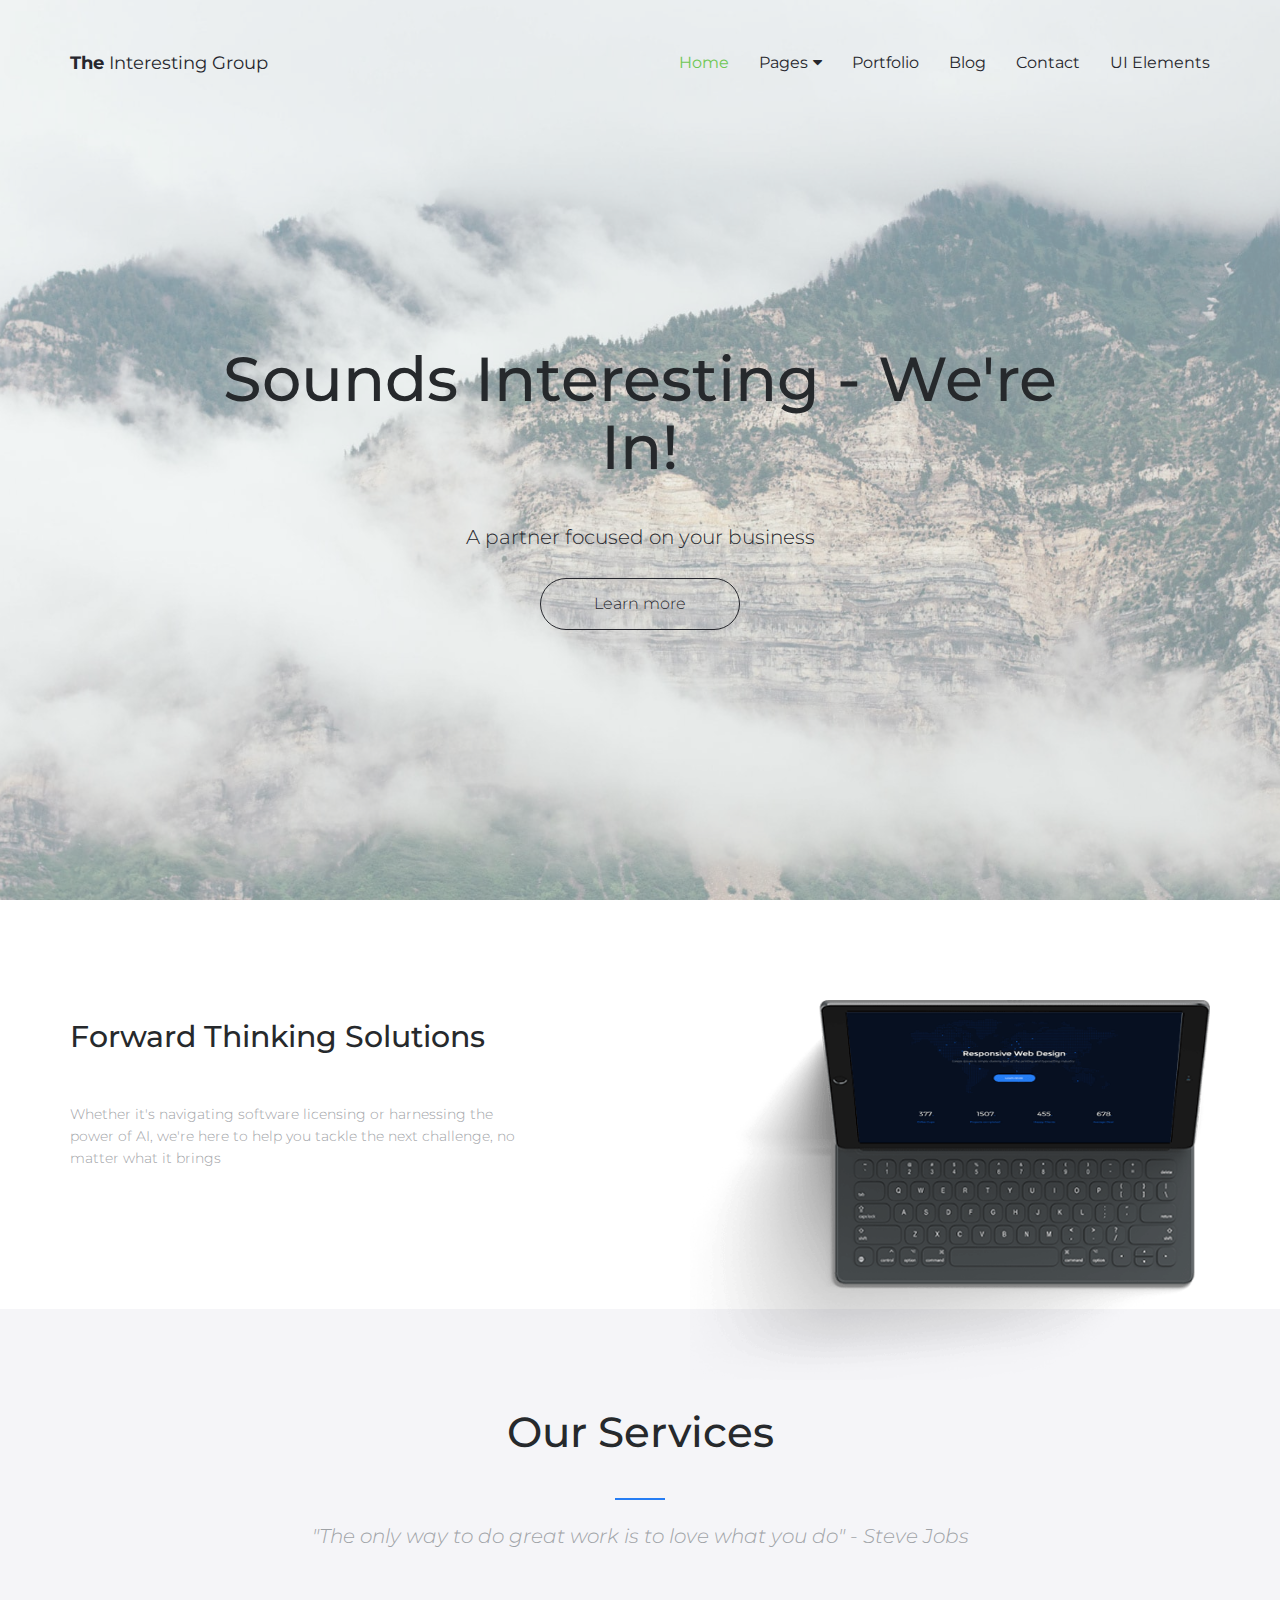
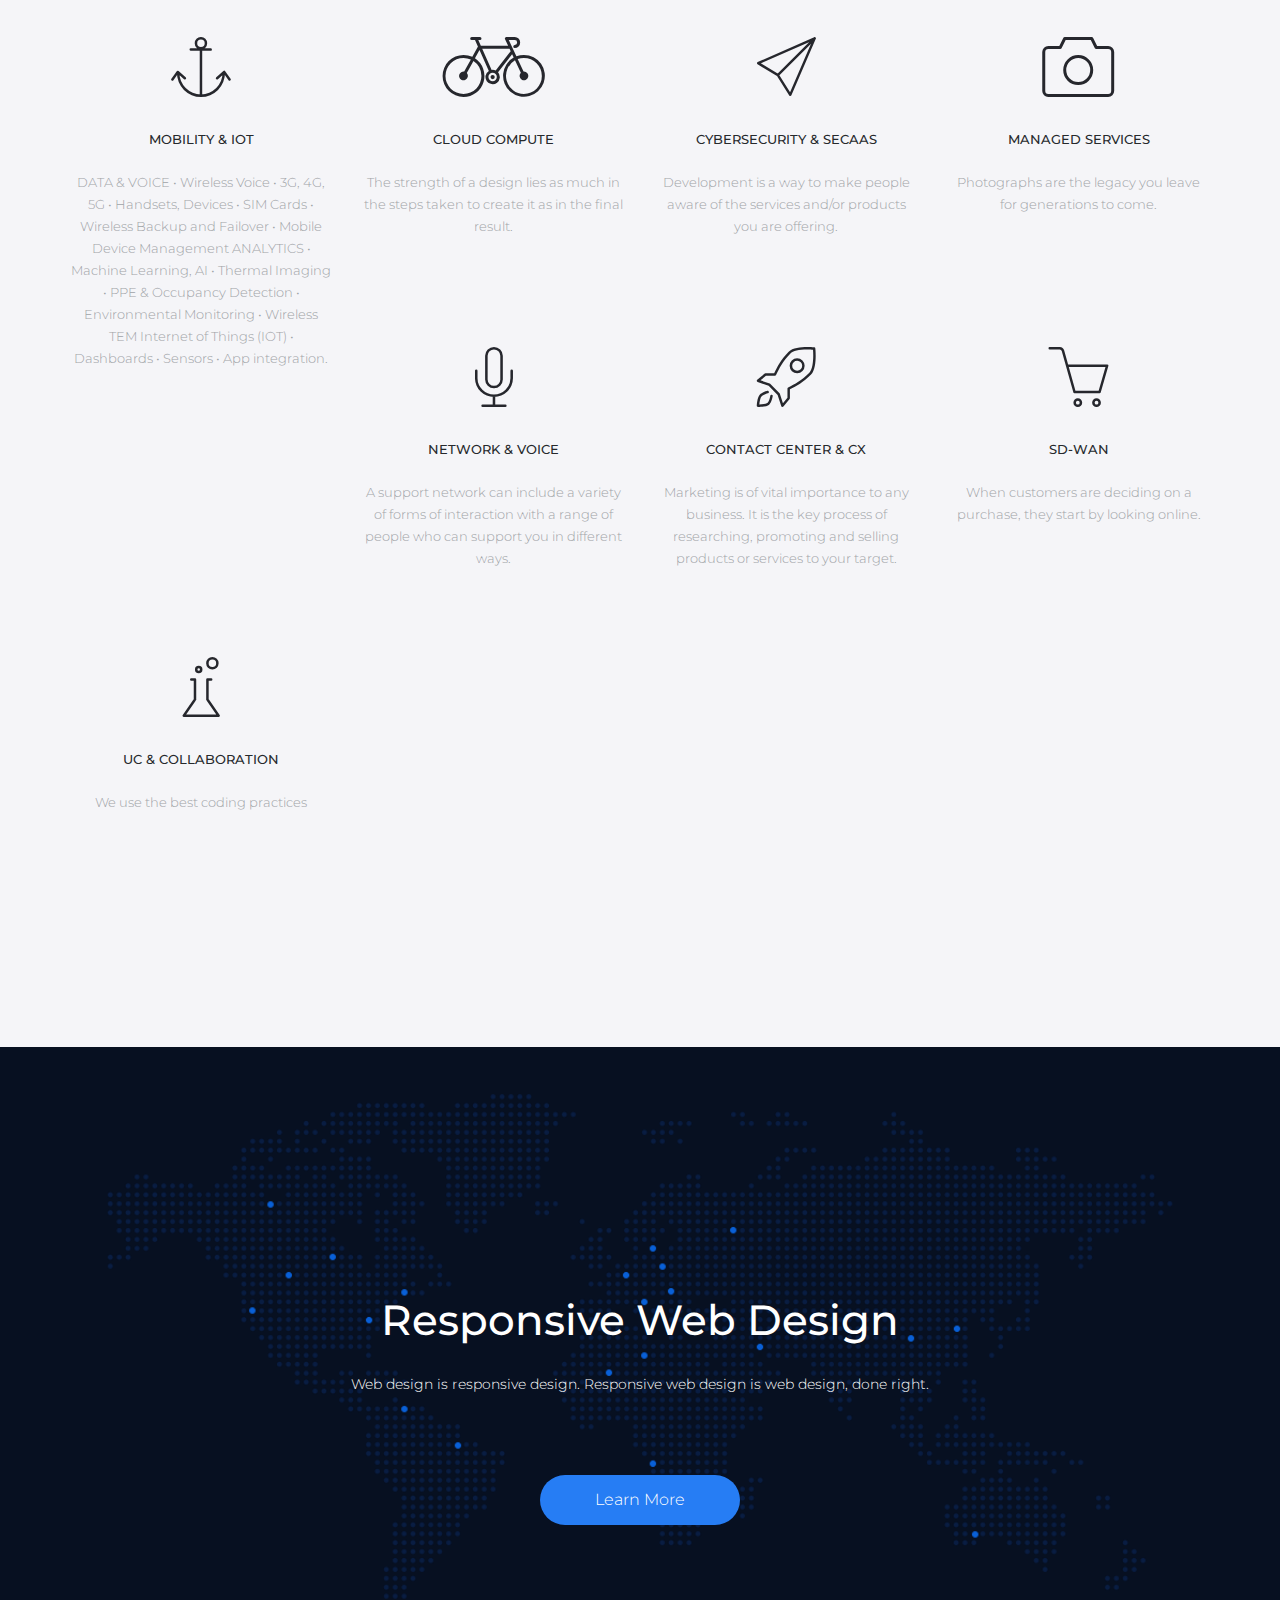
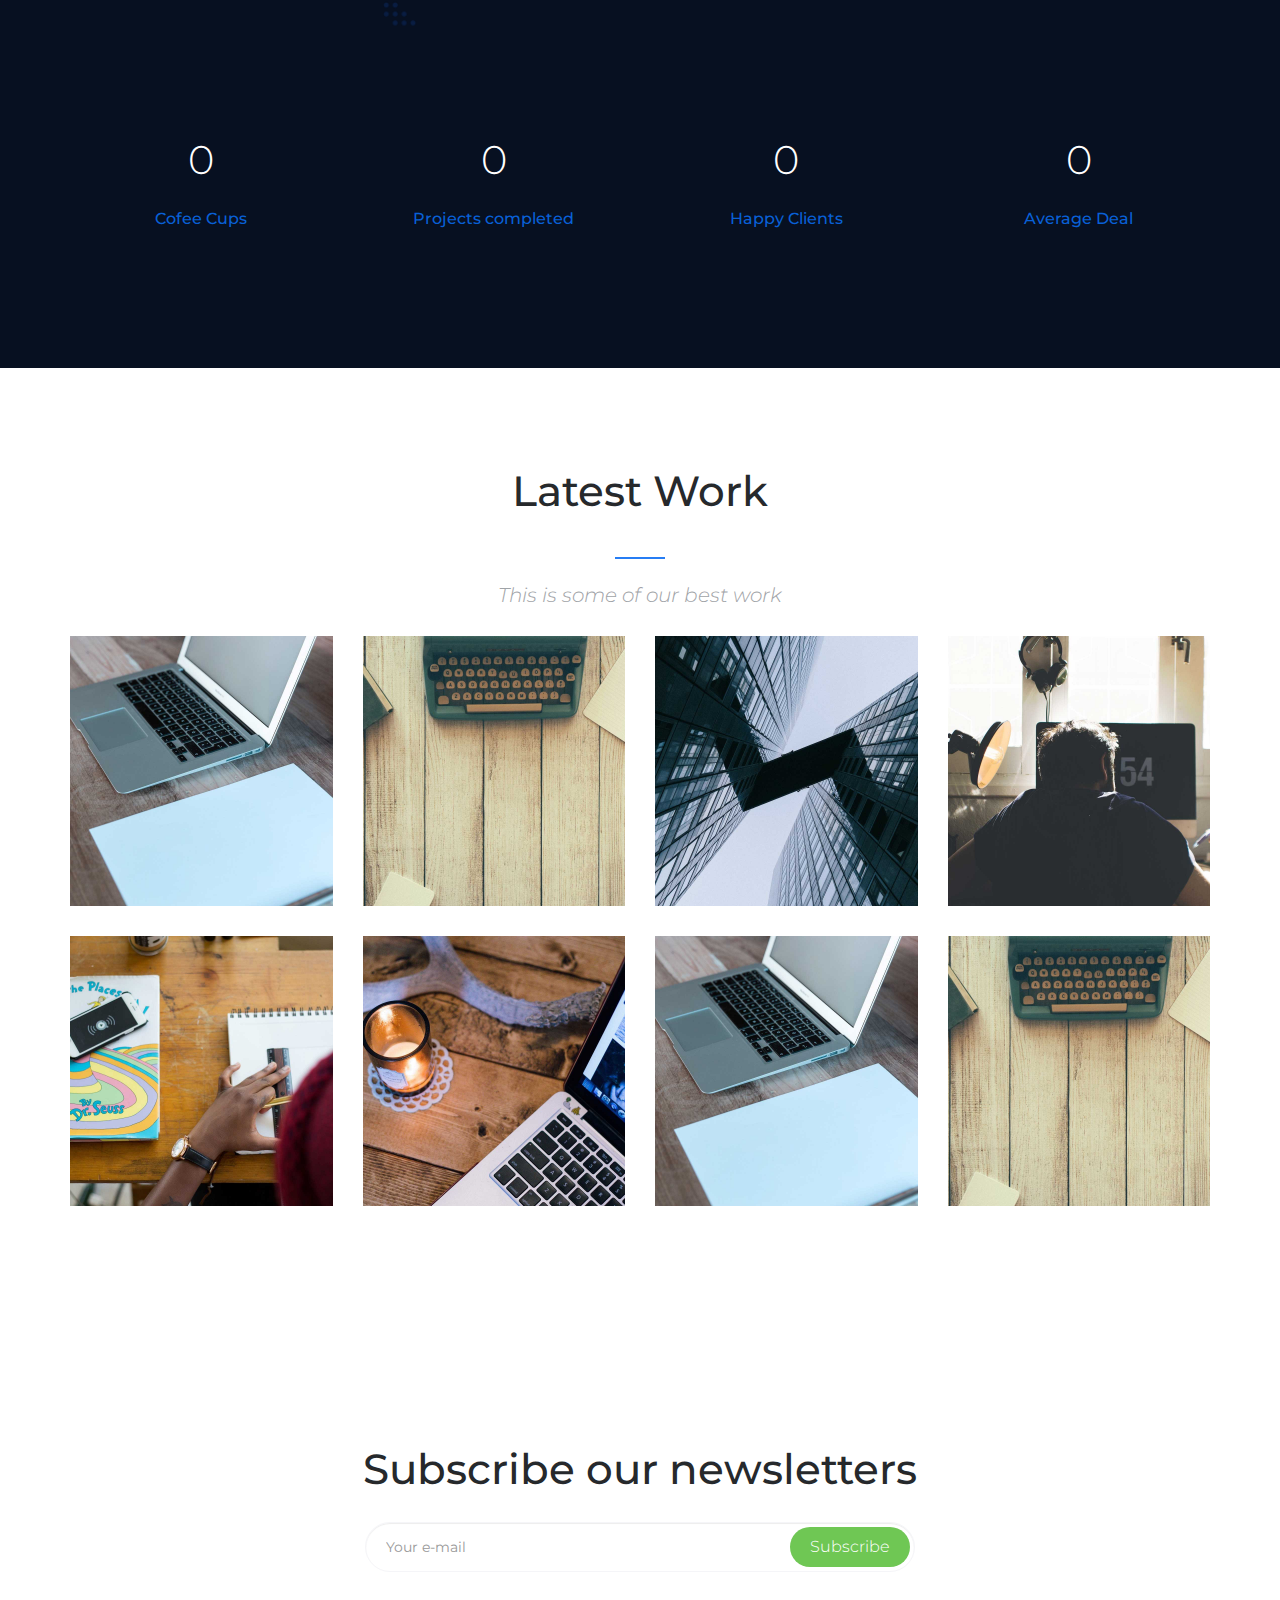
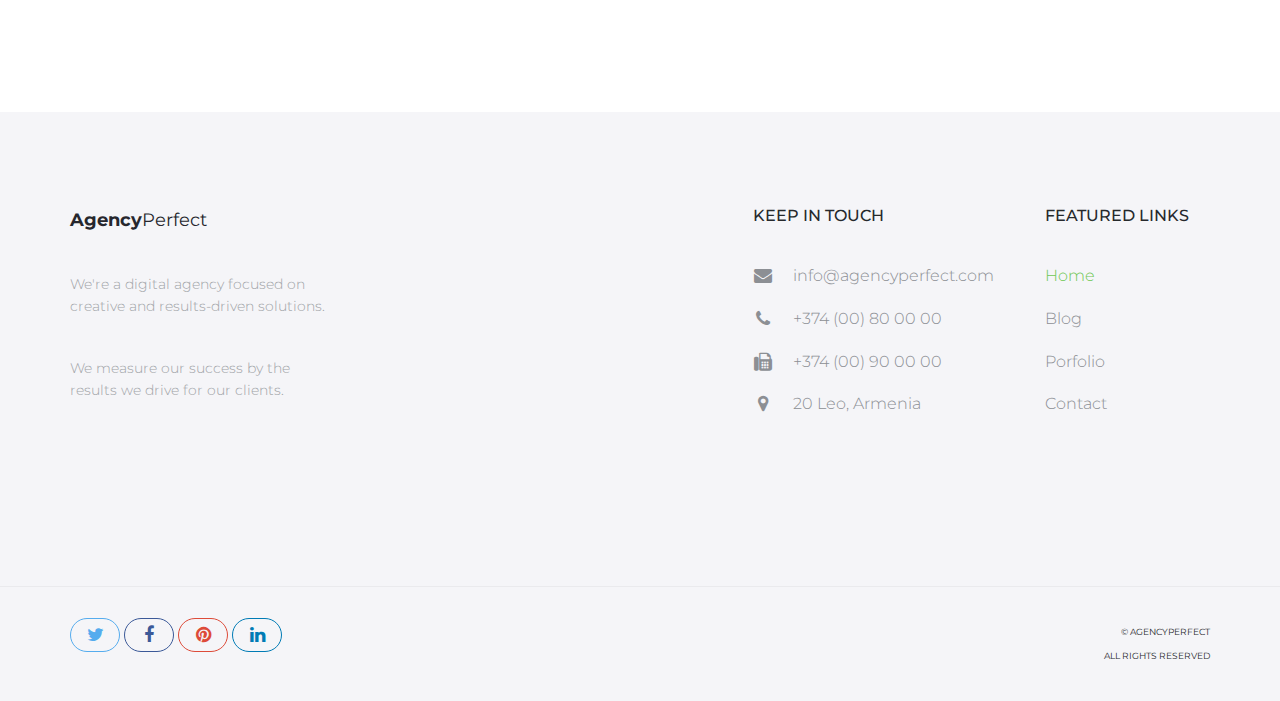
==== index.html @ d423eec5 "Update index.html" ====
<!DOCTYPE html>
<html lang="en">
<head>

    <!-- Basic Page Needs
    ================================================== -->
    <meta http-equiv="Content-Type" content="text/html; charset=utf-8">
    <meta http-equiv="X-UA-Compatible" content="IE=edge">

    <title>The Interesting Group</title>

    <meta name="description" content="">
    <meta name="author" content="">
    <meta name="keywords" content="">

    <!-- Mobile Specific Metas
    ================================================== -->
    <meta name="viewport" content="width=device-width, minimum-scale=1.0, maximum-scale=1.0">
    <meta name="apple-mobile-web-app-capable" content="yes">

    <!-- Fonts -->
    <link href="https://fonts.googleapis.com/css?family=Montserrat:300,300i,400,600,700" rel="stylesheet">
    <link rel="stylesheet" href="http://cdnjs.cloudflare.com/ajax/libs/font-awesome/4.4.0/css/font-awesome.min.css">

    <!-- Favicon
    ================================================== -->
    <link rel="apple-touch-icon" sizes="180x180" href="assets/img/apple-touch-icon.png">
    <link rel="icon" type="image/png" sizes="16x16" href="assets/img/favicon.png">

    <!-- Stylesheets
    ================================================== -->
    <!-- Bootstrap core CSS -->
    <link href="assets/css/bootstrap.min.css" rel="stylesheet">

    <!-- Custom styles for this template -->
    <link href="assets/css/style.css" rel="stylesheet">
    <link href="assets/css/responsive.css" rel="stylesheet">

    <!-- HTML5 shim and Respond.js IE8 support of HTML5 elements and media queries -->
    <!--[if lt IE 9]>
    <script src="https://oss.maxcdn.com/libs/html5shiv/3.7.0/html5shiv.js"></script>
    <script src="https://oss.maxcdn.com/libs/respond.js/1.4.2/respond.min.js"></script>
    <![endif]-->

</head>
<body>

    <header id="masthead" class="site-header">
        <nav id="primary-navigation" class="site-navigation">
            <div class="container">

                <div class="navbar-header">
                   
                    <a class="site-title"><span>The </span>Interesting Group</a>

                </div><!-- /.navbar-header -->

                <div class="collapse navbar-collapse" id="agency-navbar-collapse">

                    <ul class="nav navbar-nav navbar-right">

                        <li class="active"><a href="index.html" data-toggle="dropdown">Home</a></li>
                        <li class="dropdown"><a href="#" class="dropdown-toggle" data-toggle="dropdown">Pages<i class="fa fa-caret-down hidden-xs" aria-hidden="true"></i></a>

                            <ul class="dropdown-menu" role="menu" aria-labelledby="menu1">
                              <li><a href="portfolio.html">Portfolio</a></li>
                              <li><a href="blog.html">Blog</a></li>
                            </ul>

                        </li>
                        <li><a href="portfolio.html">Portfolio</a></li>
                        <li><a href="blog.html">Blog</a></li>
                        <li><a href="contact.html">Contact</a></li>
                        <li><a href="ui-elements.html">UI Elements</a></li>

                    </ul>

                </div>

            </div>   
        </nav><!-- /.site-navigation -->
    </header><!-- /#mastheaed -->

    <div id="hero" class="hero overlay">
        <div class="hero-content">
            <div class="hero-text">
                <h1>Sounds Interesting - We're In!</h1>
                <p>A partner focused on your business</p>
                <a href="#" class="btn btn-border">Learn more</a>
            </div><!-- /.hero-text -->
        </div><!-- /.hero-content -->
    </div><!-- /.hero -->

    <main id="main" class="site-main">

        <section class="site-section section-features">
            <div class="container">
                <div class="row">
                    <div class="col-sm-5">
                        <h2>Forward Thinking Solutions</h2>
                        <p>Whether it's navigating software licensing or harnessing the power of AI, we're here to help you tackle the next challenge, no matter what it brings</p>
                    </div>
                    <div class="col-sm-7 hidden-xs">
                        <img src="assets/img/ipad-pro.png" alt="">
                    </div>
                </div>
            </div>
        </section><!-- /.section-features -->

        <section class="site-section section-services gray-bg text-center">
            <div class="container">
                <h2 class="heading-separator">Our Services</h2>
                <p class="subheading-text">"The only way to do great work is to love what you do" - Steve Jobs</p>
                <div class="row">
                    <div class="col-md-3 col-xs-6">
                        <div class="service">
                            <img src="assets/img/anchor.svg" alt="">
                            <h3 class="service-title">Mobility & IOT</h3>
                            <p class="service-info"> DATA & VOICE
• Wireless Voice
• 3G, 4G, 5G
• Handsets, Devices
• SIM Cards
• Wireless Backup and Failover
• Mobile Device Management
ANALYTICS
• Machine Learning, AI
• Thermal Imaging
• PPE & Occupancy Detection
• Environmental Monitoring
• Wireless TEM
Internet of Things (IOT)
• Dashboards
• Sensors
• App integration.</p>
                        </div><!-- /.service -->
                    </div>
                    <div class="col-md-3 col-xs-6">
                        <div class="service">
                            <img src="assets/img/bycicle.svg" alt="">
                            <h3 class="service-title">Cloud Compute</h3>
                            <p class="service-info">The strength of a design lies as much in the steps taken to create it as in the final result. </p>
                        </div><!-- /.service -->
                    </div>
                    <div class="col-md-3 col-xs-6">
                        <div class="service">
                            <img src="assets/img/paper-plane.svg" alt="">
                            <h3 class="service-title">Cybersecurity & SECaaS</h3>
                            <p class="service-info">Development is a way to make people aware of the services and/or products you are offering.</p>
                        </div><!-- /.service -->
                    </div>
                    <div class="col-md-3 col-xs-6">
                        <div class="service">
                            <img src="assets/img/photo.svg" alt="">
                            <h3 class="service-title">Managed Services</h3>
                            <p class="service-info">Photographs are the legacy you leave for generations to come.</p>
                        </div><!-- /.service -->
                    </div>
                    <div class="col-md-3 col-xs-6">
                        <div class="service">
                            <img src="assets/img/microphone.svg" alt="">
                            <h3 class="service-title">Network & Voice</h3>
                            <p class="service-info">A support network can include a variety of forms of interaction with a range of people who can support you in different ways. </p>
                        </div><!-- /.service -->
                    </div>
                    <div class="col-md-3 col-xs-6">
                        <div class="service">
                            <img src="assets/img/rocket.svg" alt="">
                            <h3 class="service-title">Contact Center & CX</h3>
                            <p class="service-info">Marketing is of vital importance to any business. It is the key process of researching, promoting and selling products or services to your target.</p>
                        </div><!-- /.service -->
                    </div>
                    <div class="col-md-3 col-xs-6">
                        <div class="service">
                            <img src="assets/img/basket.svg" alt="">
                            <h3 class="service-title">SD-WAN</h3>
                            <p class="service-info">When customers are deciding on a purchase, they start by looking online.</p>
                        </div><!-- /.service -->
                    </div>
                    <div class="col-md-3 col-xs-6">
                        <div class="service">
                            <img src="assets/img/chemestry.svg" alt="">
                            <h3 class="service-title">UC & Collaboration</h3>
                            <p class="service-info">We use the best coding practices</p>
                        </div><!-- /.service -->
                    </div>
                </div>    
            </div>
        </section><!-- /.section-services -->

        <section class="site-section section-map-feature text-center">

            <div class="container">
                <h2>Responsive Web Design</h2>
                <p>Web design is responsive design. Responsive web design is web design, done right.</p>
                <a href="#" class="btn btn-fill">Learn More</a>
                <div class="row">
                    <div class="col-sm-3 col-xs-6">
                        <div class="counter-item">
                            <p class="counter" data-to="377" data-speed="2000">0</p>
                            <h3>Cofee Cups</h3>
                        </div><!-- /.counter-item -->
                    </div>
                    <div class="col-sm-3 col-xs-6">
                        <div class="counter-item">
                            <p class="counter" data-to="1204" data-speed="2000">0</p>       
                            <h3>Projects completed</h3>
                        </div> <!-- /.counter-item -->      
                    </div>
                    <div class="col-sm-3 col-xs-6">
                        <div class="counter-item">
                            <p class="counter" data-to="459" data-speed="1000">0</p>
                            <h3>Happy Clients</h3>
                        </div><!-- /.counter-item -->
                    </div>
                    <div class="col-sm-3 col-xs-6">
                        <div class="counter-item">
                            <p class="counter" data-to="675" data-speed="1000">0</p>
                            <h3>Average Deal</h3>
                        </div><!-- /.counter-item -->
                    </div>
                </div>
            </div>
            
        </section><!-- /.section-map-feature -->

        <section class="site-section section-portfolio">
            <div class="container">
                <div class="text-center">
                    <h2 class="heading-separator">Latest Work</h2>
                    <p class="subheading-text">This is some of our best work</p>
                </div>
                <div class="row">
                    <div class="col-lg-3 col-md-4 col-xs-6">
                        <div class="portfolio-item">
                            <img src="assets/img/portfolio-1.jpg" class="img-res" alt="">
                            <h4 class="portfolio-item-title">Portfolio item</h4>
                            <a href="portfolio-item.html"><i class="fa fa-arrow-right" aria-hidden="true"></i></a>
                        </div><!-- /.portfolio-item -->
                    </div>
                    <div class="col-lg-3 col-md-4 col-xs-6">
                        <div class="portfolio-item">
                            <img src="assets/img/portfolio-2.jpg" class="img-res" alt="">
                            <h4 class="portfolio-item-title">Portfolio item</h4>
                            <a href="portfolio-item.html"><i class="fa fa-arrow-right" aria-hidden="true"></i></a>
                        </div><!-- /.portfolio-item -->
                    </div>
                    <div class="col-lg-3 col-md-4 col-xs-6">
                        <div class="portfolio-item">
                            <img src="assets/img/portfolio-3.jpg" class="img-res" alt="">
                            <h4 class="portfolio-item-title">Portfolio item</h4>
                            <a href="portfolio-item.html"><i class="fa fa-arrow-right" aria-hidden="true"></i></a>
                        </div><!-- /.portfolio-item -->
                    </div>
                    <div class="col-lg-3 col-md-4 col-xs-6">
                        <div class="portfolio-item">
                            <img src="assets/img/portfolio-4.jpg" class="img-res" alt="">
                            <h4 class="portfolio-item-title">Portfolio item</h4>
                            <a href="portfolio-item.html"><i class="fa fa-arrow-right" aria-hidden="true"></i></a>
                        </div><!-- /.portfolio-item -->
                    </div>
                    <div class="col-lg-3 col-md-4 col-xs-6">
                        <div class="portfolio-item">
                            <img src="assets/img/portfolio-5.jpg" class="img-res" alt="">
                            <h4 class="portfolio-item-title">Portfolio item</h4>
                            <a href="portfolio-item.html"><i class="fa fa-arrow-right" aria-hidden="true"></i></a>
                        </div><!-- /.portfolio-item -->
                    </div>
                    <div class="col-lg-3 col-md-4 col-xs-6">
                        <div class="portfolio-item">
                            <img src="assets/img/portfolio-6.jpg" class="img-res" alt="">
                            <h4 class="portfolio-item-title">Portfolio item</h4>
                            <a href="portfolio-item.html"><i class="fa fa-arrow-right" aria-hidden="true"></i></a>
                        </div><!-- /.portfolio-item -->
                    </div>
                    <div class="col-lg-3 col-md-4 col-xs-6">
                        <div class="portfolio-item">
                            <img src="assets/img/portfolio-1.jpg" class="img-res" alt="">
                            <h4 class="portfolio-item-title">Portfolio item</h4>
                            <a href="portfolio-item.html"><i class="fa fa-arrow-right" aria-hidden="true"></i></a>
                        </div><!-- /.portfolio-item -->
                    </div>
                    <div class="col-lg-3 col-md-4 col-xs-6">
                        <div class="portfolio-item">
                            <img src="assets/img/portfolio-2.jpg" class="img-res" alt="">
                            <h4 class="portfolio-item-title">Portfolio item</h4>
                            <a href="portfolio-item.html"><i class="fa fa-arrow-right" aria-hidden="true"></i></a>
                        </div><!-- /.portfolio-item -->
                    </div>
                </div>
            </div>
        </section><!-- /.section-portfolio -->

        <section class="site-section section-newsletter text-center">
            <div class="container">
                <h2>Subscribe our newsletters</h2>
                <form class="form-group newsletter-group">
                    <input type="email" class="form-control" placeholder="Your e-mail" required>
                    <button class="btn btn-green" type="button">Subscribe</button>
                </form><!-- /.newsletter-group -->
            </div>
        </section><!-- /.section-newsletter -->

    </main><!-- /#main -->

    <footer id="colophon" class="site-footer">
        <div class="container">
            <div class="row">
                <div class="col-md-3 col-sm-4 col-xs-6">
                    <a class="site-title"><span>Agency</span>Perfect</a>
                    <p>We're a digital agency focused on creative and results-driven solutions.</p>
                    <p>We measure our success by the results we drive for our clients.</p>
                </div>
                <div class="col-lg-offset-4 col-md-3 col-sm-4 col-md-offset-2 col-sm-offset-0 col-xs-6 ">
                    <h3>Keep in touch</h3>
                    <ul class="list-unstyled contact-links">
                        <li><i class="fa fa-envelope" aria-hidden="true"></i><a href="mailto:info@agencyperfect.com">info@agencyperfect.com</a></li>
                        <li><i class="fa fa-phone" aria-hidden="true"></i><a href="tel:+37400800000">+374 (00) 80 00 00 </a></li>
                        <li><i class="fa fa-fax" aria-hidden="true"></i><a href="+37400900000">+374 (00) 90 00 00</a></li>
                        <li><i class="fa fa-map-marker" aria-hidden="true"></i><p>20 Leo, Armenia</p></li>
                    </ul>
                </div>
                <div class="clearfix visible-xs"></div>
                <div class="col-lg-2 col-md-3 col-sm-4 col-xs-6">
                    <h3>Featured links</h3>
                    <ul class="list-unstyled">
                        <li class="active"><a href="index.html">Home</a></li>
                        <li><a href="blog.html">Blog</a></li>
                        <li><a href="portfolio.html">Porfolio</a></li>
                        <li><a href="contact.html">Contact</a></li>
                    </ul>
                </div>
            </div>
        </div>
        <div class="copyright">
            <div class="container">
                <div class="row">
                    <div class="col-xs-8">
                        <div class="social-links">
                            <a class="twitter-bg" href="#"><i class="fa fa-twitter"></i></a>
                            <a class="facebook-bg" href="#"><i class="fa fa-facebook"></i></a>
                            <a class="pinterest" href="#"><i class="fa fa-pinterest"></i></a>
                            <a class="linkedin-bg" href="#"><i class="fa fa-linkedin"></i></a>
                        </div><!-- /.social-links -->
                    </div>
                    <div class="col-xs-4">
                        <div class="text-right">
                            <p>&copy; AgencyPerfect</p>
                            <p>All Rights Reserved</p>
                        </div>
                    </div>
                </div>
            </div>
        </div><!-- /.copyright -->
    </footer><!-- /#footer -->


    <!-- Bootstrap core JavaScript
    ================================================== -->
    <!-- Placed at the end of the document so the pages load faster -->
    <script src="https://ajax.googleapis.com/ajax/libs/jquery/3.1.1/jquery.min.js"></script>
    <script src="assets/js/bootstrap.min.js"></script>
    <script src="assets/js/bootstrap-select.min.js"></script>
    <script src="assets/js/jquery.slicknav.min.js"></script>
    <script src="assets/js/jquery.countTo.min.js"></script>
    <script src="assets/js/jquery.shuffle.min.js"></script>
    <script src="assets/js/script.js"></script>
  
</body>
</html>
---- assets/css/style.css ----
/*
 * Theme Name: 
 * Theme URI: 
 * Author: Milan Savov, Nikola Kostov
 * Author URI/Mail: milan.savov@gmail.com, nikolakostov1991@gmail.com
 * Version: 1.0
 * */

 /* TABLE OF CONTENT 
*
* - CUSTOM RESETS
    - Buttons
    - Forms
* - LAYOUT
* - HEADER 
    - Site Logo
    - Navigation
* - HERO (BANNER)
* - HOMEPAGE SECTIONS
    - Features 
    - Services
    - Map Feature 
    - Portfolio
    - Newsletter 
* - FOOTER
* - PAGES
    - PORTFOLIO
    - PORTFOLIO ITEM
    - BLOG
    - BLOG POST
    - CONTACT
*
*/


/* CUSTOM RESETS
================================================== */
a {
    transition: all 0.25s ease-in-out;
    -moz-transition: all 0.25s ease-in-out;
    -webkit-transition: all 0.25s ease-in-out;
    -o-transition: all 0.25s ease-in-out;
    -ms-transition: all 0.25s ease-in-out;
    cursor: pointer;
    color: #9fa3a7;
}

a:focus,
a:hover {
    color: #6fc754;
    outline: 0 none;
    text-decoration: none;
}

p {
    margin-bottom: 0;
    font-size: 14px;
    font-weight: 300;
    color: #9fa3a7;
    line-height: 22px;
}

h1 {
    font-size: 62px;
}

h2 {
    font-size: 42px;
}

h1,h2,h3,h4,h5 {
    color: #26292c;
}

p + p {
    margin-top: 40px;
}

/* Buttons */
.btn {
    line-height: 50px;
    min-width: 200px;
    font-size: 16px;
    font-weight: 300;
    border: 0;
    border-radius: 50px;
    color: #26272d;
    background-color: #fff;
    padding: 0;
    transition: color 0.25s ease-in-out, background-color 0.25s ease-in-out;
    -moz-transition: color 0.25s ease-in-out, background-color 0.25s ease-in-out;
    -webkit-transition: color 0.25s ease-in-out, background-color 0.25s ease-in-out;
    -o-transition: color 0.25s ease-in-out, background-color 0.25s ease-in-out;
    -ms-transition: color 0.25s ease-in-out, background-color 0.25s ease-in-out;
}

.btn-border {
    border: 1px solid #26272d;
}

.btn-fill {
    background-color: #267df4;
    color: #fff;
}

.btn-gray {
    background-color: #f5f5f8;
    color: #26272d;
}

.btn-green {
    background-color: #6fc754;
    color: #fff;  
}

.btn:hover,
button.btn:hover,
.btn:focus,
button.btn:focus {
    background-color: #26272d;
    color: #fff;
}

.btn-gray:hover,
.btn-gray:focus {
    background-color: #6fc754;
    color: #fff;    
}

/* 
 * Forms 
 */
/* Input fields */
.form-group {
    position: relative;
    margin: 0 auto;
    width: 100%;
}

.form-control {
    border-radius: 25px;
    height: 50px;
    padding: 15px 20px;
    border-color: #f5f5f8;
}

.form-control + .form-control {
    margin-top: 10px;
}

.form-control:focus {
    background-color: #f5f5f8;
    border-color: #f5f5f8;
    box-shadow: none;
    outline: none;
}

.form-group .btn {
    position: absolute;
    top: 5px;
    right: 5px;
    line-height: 40px;
    min-width: 60px;
    font-size: 16px;
    border-radius: 25px;
}

.form-control-comment {
    height: 100px;
    resize: none;
}

.search-form .form-group .form-control {
    padding-right: 80px;
}

/* ELEMENTS
================================================== */
/* Checkbox fields */
input[type=checkbox],
input[type=radio] {
    position: absolute;
    visibility: hidden;
    height: auto;
    margin-top: 0;
}

.checkbox {
    margin: 0;
} 

.checkbox + .checkbox,
.radio-btn + .radio-btn {
    margin-top: 15px;
}

.checkbox [type="checkbox"]:not(:checked) + label,
.checkbox [type="checkbox"]:checked + label {
    position: relative;
    padding-left: 30px;
    cursor: pointer;
}

.checkbox [type="checkbox"]:not(:checked) + label:before,
.checkbox [type="checkbox"]:checked + label:before {
    content: '';
    position: absolute;
    left:0; 
    width: 20px; 
    height: 20px;
    background-color: #fff;
    border: 1px solid #f5f5f8;
    border-radius: 3px;
    box-shadow: none;
    transition: border-color .2s;
    -webkit-transition: border-color .2s;
    -ms-transition: border-color .2s;
    -o-transition: border-color .2s;
    -ms-transition: border-color .2s;
}

.checkbox [type="checkbox"]:not(:checked) + label:after,
.checkbox [type="checkbox"]:checked + label:after {
    content: '\f00c';
    font-family: 'FontAwesome';
    position: absolute;
    top: 50%;
    left: 0;
    text-align: center;
    font-size: 15px;
    height: 20px;
    width: 20px;
    border-radius: 3px;
    color: #fff;
    background-color: #6fc754;
    transform: translateY(-50%);
    -webkit-transform: translateY(-50%);
    -ms-transform: translateY(-50%);
    -o-transform: translateY(-50%);
    -ms-transform: translateY(-50%);
      transition: opacity .2s;
    -webkit-transition: opacity .2s;
    -ms-transition: opacity .2s;
    -o-transition: opacity .2s;
    -ms-transition: opacity .2s;
}

.checkbox [type="checkbox"]:not(:checked) + label:after {
    opacity: 0;
}

.checkbox [type="checkbox"]:checked + label:after {
    opacity: 1;
}

.checkbox [type="checkbox"]:disabled:not(:checked) + label:before,
.checkbox [type="checkbox"]:disabled:checked + label:before {
    box-shadow: none;
    border-color: #bbb;
    background-color: #ddd;
}

.checkbox [type="checkbox"]:disabled:checked + label:after {
    color: #999;
}
.checkbox [type="checkbox"]:disabled + label {
    color: #aaa;
}

.checkbox [type="checkbox"]:checked:focus + label:before,
.checkbox [type="checkbox"]:not(:checked):focus + label:before {
    border: 1px dotted #6fc754;
}

.checkbox [type="checkbox"]:not(:checked) + label:hover:before,
.checkbox [type="checkbox"]:checked + label:hover:before {
    border: 1px solid #6fc754;
}

/* Radiobutton fields */
.radio-btn label {
    font-weight: 400;
}

.radio-btn [type="radio"]:not(:checked) + label,
.radio-btn [type="radio"]:checked + label {
    position: relative;
    padding-left: 30px;
    cursor: pointer;
    margin-bottom: 0;
}

.radio-btn [type="radio"]:not(:checked) + label:before,
.radio-btn [type="radio"]:checked + label:before {
    content: '';
    position: absolute;
    left:0; 
    top: 50%;
    width: 20px;
    height: 20px;
    background-color: #fff;
    border: 1px solid #f5f5f8;
    border-radius: 50px;
    box-shadow: none;
    transform: translateY(-50%);
    -webkit-transform: translateY(-50%);
    -ms-transform: translateY(-50%);
    -o-transform: translateY(-50%);
    -ms-transform: translateY(-50%);
    transition: border-color .2s;
    -webkit-transition: border-color .2s;
    -ms-transition: border-color .2s;
    -o-transition: border-color .2s;
    -ms-transition: border-color .2s;
}

.radio-btn [type="radio"]:not(:checked) + label:after,
.radio-btn [type="radio"]:checked + label:after {
    content: '';
    position: absolute;
    width: 12px;
    height: 12px;
    top: 50%;
    left: 4px;
    background-color: #6fc754;
    border-radius: 50px;
    transform: translateY(-50%);
    -webkit-transform: translateY(-50%);
    -ms-transform: translateY(-50%);
    -o-transform: translateY(-50%);
    -ms-transform: translateY(-50%);
    transition: opacity .2s;
    -webkit-transition: opacity .2s;
    -ms-transition: opacity .2s;
    -o-transition: opacity .2s;
    -ms-transition: opacity .2s;
}

.radio-btn [type="radio"]:not(:checked) + label:after {
    opacity: 0;
}
.radio-btn [type="radio"]:checked + label:after {
    opacity: 1;
}

.radio-btn [type="radio"]:disabled:not(:checked) + label:before,
.radio-btn [type="radio"]:disabled:checked + label:before {
    box-shadow: none;
    border-color: #bbb;
    background-color: #ddd;
}

.radio-btn [type="radio"]:disabled:checked + label:after {
    color: #999;
}

.radio-btn [type="radio"]:disabled + label {
    color: #aaa;
}

.radio-btn [type="radio"]:checked:focus + label:before,
.radio-btn [type="radio"]:not(:checked):focus + label:before {
    border: 1px dotted #6fc754;
}

.radio-btn [type="radio"]:checked + label:hover:before,
.radio-btn [type="radio"]:not(:checked) + label:hover:before {
    border: 1px solid #6fc754;
}

/* Selectpicker */
select {
    position: absolute !important;
    bottom: 0;
    left: 50%;
    display: block !important;
    width: .5px !important;
    height: 100% !important;
    padding: 0 !important;
    opacity: 0 !important;
    border: none;
}

.bootstrap-select .btn {
    border: 1px solid #26272d;
    border-radius: 10px;
}

.bootstrap-select span.pull-left {
    padding-left: 10px;
}

.bootstrap-select.btn-group .dropdown-menu.inner {
    position: static; *
    float: none;
    border: 0;
    padding: 0;
    margin: 0;
    border-radius: 0;
    -webkit-box-shadow: none;
    box-shadow: none;
}

.bootstrap-select.open .dropdown-menu {
    display: block;
    border: 1px solid #26272d; 
    border-radius: 10px;
}

.bootstrap-select.btn-group .dropdown-menu {
    padding: 5px 0;
    min-width: 100%;
    overflow: hidden;
    -webkit-box-sizing: border-box;
    -moz-box-sizing: border-box;
    box-sizing: border-box;
    z-index: 9999;
}

.bootstrap-select .dropdown-menu {
    display: none;
    visibility: visible;
    opacity: 1;
    padding: 0;
}

.bootstrap-select .bs-caret {
    float: right;
    padding-right: 10px;
}

.bootstrap-select .bs-caret .caret {
    border-top: 6px dashed;
    border-top: 6px solid\9;
    border-right: 6px solid transparent;
    border-left: 6px solid transparent;   
}

.bootstrap-select .selected {
    color: #6fc754;
}

.bootstrap-select .check-mark {
    display: none;
}

/*  Tabs  */
.tab-style {
    border-bottom: none;
}

.tab-style + .tab-content {
    padding: 15px;
    border: 1px solid #26272d;
    border-bottom-left-radius: 10px;
    border-bottom-right-radius: 10px;
    border-top-right-radius: 10px;
}

.nav-tabs.tab-style > li.active > a,
.nav-tabs.tab-style > li > a:hover {
    border: 1px solid #6fc754;
    background-color: #6fc754;
    color: #fff;
}

.nav-tabs.tab-style > li > a {
    position: relative;
    color: #26272d;
    margin-right: 0;
    border: 1px solid #26272d;
    border-top-left-radius: 10px;
    border-top-right-radius: 10px;
}

.nav-tabs.tab-style > li + li {
    margin-left: 10px;
}

/* Accordion */
.accordion.panel-group {
    margin-bottom: 0;
}

.accordion.panel-group .panel + .panel {
    margin-top: 0;
}

.accordion .panel {
    border: 0;
    box-shadow: none;
    border: 1px solid #26272d;
    border-bottom: 0;
    border-radius: 0;
}

.accordion .panel:first-child,
.accordion .panel:first-child .panel-heading a {
    border-top-right-radius:10px;
    border-top-left-radius:10px;
}

.accordion .panel:last-child {
    border-bottom-right-radius:10px;
    border-bottom-left-radius:10px;
    border-bottom: 1px solid #26272d;
}

.accordion .panel:last-child .panel-heading a.collapsed {
    border-bottom-right-radius:10px;
    border-bottom-left-radius:10px;
}

.accordion .collapsed {
    height: auto;
}

.accordion .panel-heading {
    background-color: transparent;
    padding: 0;
}

.accordion .panel-heading a {
    display: inline-block;
    position: relative;
    width: 100%;
    padding: 10px 40px 10px 15px;
}

.accordion .panel-heading a.collapsed {
    background-color: transparent;
    color: #26272d;
}

.accordion .panel-heading a.collapsed:hover,
.accordion.accordion-gray .panel-heading a.collapsed:hover,
.accordion .panel-heading a {
    background-color: #6fc754;   
    color: #fff; 
}

.accordion .panel-heading a.collapsed::after {
    content: "\f107";
}

.accordion .panel-heading a::after {
    font-family: "FontAwesome";
    content: "\f106";
    position: absolute;
    top: 50%;
    right: 15px;
    transform: translateY(-50%);
    -moz-transform: translateY(-50%);
    -o-transform: translateY(-50%);
    -ms-transform: translateY(-50%);
    -webkit-transform: translateY(-50%);
}

.panel-group .panel-heading+.panel-collapse>.list-group, 
.panel-group .panel-heading+.panel-collapse>.panel-body {
    border: none;
}

/* Pagination */
.pagination {
  margin: 0;
  vertical-align: middle;
}

.pagination > li > a {
  border: none;
  color: #292a2c;
  background-color: #f5f5f8;
  padding: 10px 15px;
  border-radius: 10px;
  font-size: 12px;
}

.pagination > li + li > a {
  margin-left: 5px;
}

.pagination > li.active > a,
.pagination > li > a:hover,
.pagination > li.active > a:hover {
  background-color: #6fc754;
  color: #fff;
}

.pagination > li:first-child > a {
  border-top-left-radius: 10px;
  border-bottom-left-radius: 10px;
}

.pagination > li:last-child > a {
  border-top-right-radius: 10px;
  border-bottom-right-radius: 10px;
}

.pagination > li.more > a {
  margin-left: 0;
  padding: 10px 5px;
  pointer-events: none;
  background-color: transparent;
}

.pagination > li.more + li > a {
  margin-left: 0;
}

/* LAYOUT
================================================== */
html, body {
    width: 100%;
    height: 100%;
    margin: 0;
    padding: 0;
    font-family: 'Montserrat', sans-serif;
    color: #26272d;
}

.img-res {
    display: block;
    width: 100vw;
    height: 100vh;
    max-width: 100%;
    max-height: 100%;
    object-fit: cover;
}

/* Background colors */
.gray-bg {
  background-color: #f5f5f8;
}

/* Margin and padding resets */
.mb-10 {margin-bottom: 10px;}
.mt-20 {margin-top: 20px;}
.mt-50 {margin-top: 50px;}

/* HEADER
================================================== */
.site-header {
    position: absolute;
    padding: 50px 0 0;
    background-color: transparent;
    width: 100%;
    z-index: 3;
}

/* Site-logo */
.site-title {
    font-size: 18px;
    line-height: 26px;
    color: #26272d;
}

.site-title:hover {
    color: #26272d;   
}

.site-title span {
    font-weight: 700;
}

.site-title a:hover {
    color: #fff;
}

/* Navigation */
.navbar-collapse {
    text-align: center;
}

.navbar-nav {
    float: none;
    display: inline-block;
}

.navbar-nav > li > a, 
.slicknav_nav > li > a {
    padding: 0;
    font-size: 16px;
    position: relative;
    color: #26272d;
    line-height: 26px;
}

.site-header-white .navbar-nav > li > a,
.site-header-white .site-title {
    color: #fff;
}

.navbar-nav > li > a i {
    margin-left: 5px;
}

.navbar-nav > li + li {
    margin-left: 30px;
}

.nav .open > a, 
.nav .open > a:focus, 
.nav .open > a:hover,
.navbar-nav > li > a:hover,
.navbar-nav > li > a:focus,
.navbar-nav > li.active > a,
.navbar-collapse li a:hover,
.dropdown.open > a, 
.site-header-white .dropdown.open > a,
.dropdown-menu a:hover, 
.dropdown:hover > a, 
.dropdown-menu>li>a:focus,
.dropdown-menu li a:hover,
.slicknav_nav > li.active a,
.slicknav_open .slicknav_arrow,
.slicknav_nav > li a:hover {
    background-color: transparent;
    color: #6fc754;
}

.navbar-toggle {
    border-color: #fff;
    margin: 0 15px 0 0;
    position: relative;
    top: -1px;
}

.navbar-toggle:hover,
.navbar-toggle[aria-expanded=true] {
    background-color: #fff;
    border-color: #000;
    cursor: pointer;
}

.navbar-toggle:hover .icon-bar,
.navbar-toggle[aria-expanded=true] .icon-bar {
    background-color: #000;
}

.navbar-toggle  .icon-bar {
    background-color: #fff;
}

.navbar-nav .dropdown-menu {
    display: block;
    opacity: 0;
    visibility: hidden;
    border-radius: 0;
    min-width: 130px;
    border: 0;
    border-top: 5px solid #6fc754;
    top: 140%;
    transition: all 0.4s;
    -moz-transition: all 0.4s;
    -webkit-transition: all 0.4s;
    -o-transition: all 0.4s;
    -ms-transition: all 0.4s;
}

.navbar-nav li a:hover + .dropdown-menu,
.navbar-nav .dropdown-menu:hover {
    opacity: 1;
    visibility: visible;
    top: 100%;
    transition-delay: 0s;
}

.dropdown-menu li a {
    padding: 5px 15px;
    position: relative;
    left: 0;
}

.dropdown-menu li a:hover {
    left: 15px;
}

/* HERO
================================================== */
.hero { 
    background: url(../img/hero.jpg) no-repeat center / cover; 
    height: 100%;
    width: 100%;
    display: table;
    position: relative;
}

.overlay:before {
  content: '';
  background-color: rgba(255,255,255,0.5);
  height: 100%;
  width: 100%;
  position: absolute;
  top: 0;
  left: 0;
  z-index: 0;
}

.hero-content {
    display: table-cell;
    vertical-align: middle;
    padding-top: 75px;
}

.hero-text {
    max-width: 890px;
    width: 100%;
    margin: 0 auto;
    padding: 0 15px;
    text-align: center;
}

.hero-text h1 {
    position: relative;
    margin: 0;
}

.hero-text p {
    position: relative;
    margin: 45px 0 30px;
    font-size: 20px;
    color: #26272d;
}

.hero-text .btn {
    position: relative;
    background-color: transparent;
}

.hero-text .btn:hover {
    background-color: #26272d;
    color: #fff;
}

.hero .breadcrumb {
    padding-top: 60px;
    margin-bottom: 0;
}

.hero .breadcrumb:before {
    content: '';
    display: block;
    position: absolute;
    left: 50%;
    bottom: 45px;
    height: 12px;
    width: 80px;
    border-top: 5px solid #fff;
    border-bottom: 3px solid #fff;
    transform: translateX(-50%);
    -moz-transform: translateX(-50%);
    -webkit-transform: translateX(-50%);
    -o-transform: translateX(-50%);
    -ms-transform: translateX(-50%);
}

.subpage-hero {
    height: 400px;
}

.subpage-hero.overlay:before {
    background-color: rgba(38,39,45,0.5);
}

.subpage-hero .hero-content,
.subpage-hero .hero-content h1,
.subpage-hero a  {
    color: #fff;
}

.subpage-hero a:hover {
    color: #6fc754;
}

.portfolio-hero {
    background: url(../img/portfolio-hero.jpg) no-repeat center / cover;     
}

.blog-hero {
    background: url(../img/blog-hero.jpg) no-repeat center / cover;     
}

.contact-hero {
    background: url(../img/contact-hero.jpg) no-repeat center / cover;     
}

/* SITEMAIN
================================================== */
/* site-section */
.site-section {
   padding: 100px 0 140px;
}

.subheading-text {
    font-size: 20px;
    font-style: italic;
}

.heading-separator {
    position: relative;
    margin: 0;
    padding-bottom: 70px;
}

.heading-separator:after {
    content: "";
    position: absolute;
    bottom: 25px;
    left: 0;
    right: 0;
    height: 2px;
    width: 50px;
    margin: 0 auto;
    background-color: #267df4;
}

/* Section: Features */
.section-features h2 {
    padding-bottom: 40px;
    font-size: 30px;
}

.section-features img {
    position: absolute;
    right: 15px;
    height: 380px;
}

/* Section: Services */
.section-services .subheading-text {
    margin-bottom: 90px;
}

.section-services .col-md-3:nth-child(n+5) .service {
    margin-top: 60px;
}

.service {
    min-height: 250px;
}

.service-title {
    margin: 35px 0 25px;
    font-size: 13px;
    text-transform: uppercase;
}

.service-info {
    font-size: 13px; 
}

/* Section: Map Feature */
.section-map-feature {
    padding-top: 250px;
    background: #071021 url(../img/map.png) no-repeat top center / cover; 
}

.section-map-feature h2 {
    padding-bottom: 30px;
    margin: 0;
}

.section-map-feature h2,
.section-map-feature p {
    color: #fff;
}

.section-map-feature .btn {
    margin: 80px 0 215px;
}

.counter {
    margin-bottom: 30px;
    font-size: 40px;
    font-weight: 300;
    line-height: 1;
}

.counter-item h3 {
    margin: 0;
    font-size: 16px;
    color: #0960d7;
}

/* Section: Portfolio */
.portfolio-item {
    margin-top: 30px;
}

.portfolio-item {
    height: 270px;
    position: relative;
}

.portfolio-item:before {
    content: "";
    position: absolute;
    left: 0;
    top: 0;
    right: 100%;
    bottom: 0;
    background-color: #f5f5f8;
    transition: right 0.25s ease-in-out;
    -moz-transition: right 0.25s ease-in-out;
    -webkit-transition: right 0.25s ease-in-out;
    -o-transition: right 0.25s ease-in-out;
    -ms-transition: right 0.25s ease-in-out;
}

.portfolio-item:hover:before {
    right: 25%;
}

.portfolio-item-title,
.portfolio-item a {
    position: absolute;
    left: 0px;
    margin: 0;
    font-size: 16px;
    opacity: 0;
}

.portfolio-item-title {
    width: 150px; 
    top: 15px;  
    transition: left 0.25s ease-in-out, opacity 0.25s ease-in-out;
    -moz-transition: left 0.25s ease-in-out, opacity 0.25s ease-in-out;
    -webkit-transition: left 0.25s ease-in-out, opacity 0.25s ease-in-out;
    -o-transition: left 0.25s ease-in-out, opacity 0.25s ease-in-out;
    -ms-transition: left 0.25s ease-in-out, opacity 0.25s ease-in-out;
}

.portfolio-item:hover .portfolio-item-title {
    left: 15px;
    opacity: 1;
}

.portfolio-item a {
    bottom: 15px;
    color: #26272d;
    padding: 5px 12px;
    border: 1px solid #26272d;
    border-radius: 50px;
}

.portfolio-item:hover a {
    left: 55%;
    opacity: 1;
}

.portfolio-item a:hover {
    background-color: #26272d;
    color: #fff;
}

.portfolio-item a i {
    width: 16px;
    text-align: center;
}

/* Section: Newsletter */
.section-newsletter h2 {
    padding-bottom: 30px;
    margin: 0;
}

.newsletter-group {
    max-width: 550px;
}

.newsletter-group .form-control {
    padding-right: 125px;
}

.newsletter-group .btn {
    min-width: 120px;
}

/* FOOTER
================================================== */
.site-footer {
    background-color: #f5f5f8;
    padding-top: 95px;
}

.site-footer .site-title {
    display: inline-block;
    margin-bottom: 40px;
}

.site-footer h3 {
    font-size: 16px;
    text-transform: uppercase;
    margin:0 0 40px;
}

.site-footer > .container {
    padding-bottom: 170px;
}

.site-footer .list-unstyled li + li {
    margin-top: 20px;
}

.contact-links li {
    position: relative;
}

.contact-links li i {
    position: absolute;
    top: 50%;
    width: 20px;
    text-align: center;
    font-size: 18px;
    color: #8c8f94;
    transform: translateY(-50%);
    -moz-transform: translateY(-50%);
    -webkit-transform: translateY(-50%);
    -o-transform: translateY(-50%);
    -ms-transform: translateY(-50%);
}

.contact-links li a,
.contact-links li p {
    margin-left: 40px;
}

.list-unstyled {
    margin-bottom: 0;
}

.list-unstyled li a,
.list-unstyled li p {
    font-size: 16px;
    color: #8c8f94;
    font-weight: 300;
}

.list-unstyled li a:hover,
.list-unstyled li.active a {
    color: #6fc754;
}

/* Copyright */
.copyright {
    padding: 30px 0;
    border-top: 1px solid rgba(38, 41, 44, 0.05);
}

.social-links a {
    line-height: 36px;
    padding: 5px 15px;
    font-size: 18px;
    border: 1px solid;
    border-radius: 50px;
}

.social-links a:hover {
    color: #fff;
}

.social-links a i {
    width: 18px;
    text-align: center;
}

a.twitter-bg {
    color: #55acee;
    border-color: #55acee; 
}

a.twitter-bg:hover {
    background-color: #55acee;
}

a.facebook-bg {
  color: #3b5998;
  border-color: #3b5998;
}

a.facebook-bg:hover{
  background-color: #3b5998;
}

a.pinterest {
  color: #dd4b39;
  border-color: #dd4b39;
} 

a.pinterest:hover{
  background-color: #dd4b39;
} 

a.linkedin-bg {
  color: #007bb5;
  border-color: #007bb5;
}

a.linkedin-bg:hover {
  background-color: #007bb5;
}

.copyright .text-right {
    padding: 4px 0;
}

.copyright p {
    font-size: 9px;
    font-weight: 400;
    text-transform: uppercase;
    color: #26272d;
}

.copyright p + p {
    margin-top: 2px;
}

/* PAGES
================================================== */
.subpage-site-section {
    padding: 60px 0;
}

.breadcrumb {
    background-color: transparent;
    position: relative;
}

.breadcrumb .active {
    color: #fff;
}

/* 
 * Portfolio
 */
.portfolio-sorting li:nth-child(-n+3){
    margin-bottom: 5px;
}

.portfolio-sorting li a {
    line-height: 40px;
    min-width: 120px;
    font-size: 16px;
}

.portfolio-sorting li .active {
    background-color: #6fc754;
    color: #fff;  
    box-shadow: none;   
}

#grid {
    margin-top: 25px;
}

#grid .col-md-4 {
    display: none;
}

#loadMore {
    margin-top: 30px;
}

#loadMore.disabled {
    background-color: #eee;
    color: #000;
    opacity: 0.3;
}

/* 
 * Portfolio-item
 */
.project-img {
    height: 480px;
}

.project-img + .project-img  {
    margin-top: 20px;
}

.project-info h5 {
    font-size: 18px;
    text-transform: uppercase;
    margin: 0;
}

.project-description,
.project-date-category {
    margin: 30px 0 0;
}

.project-date-category p + p {
    margin-top: 10px;
}

.project-date-category p span {
    font-size: 14px;
    text-transform: uppercase; 
    color: #26272d;
    font-weight: 400;
}

.project-info .btn {
    margin-top: 25px;
    line-height: 40px;
    min-width: 120px;
}

.project-info .social-links {
    margin-top: 25px;
}

.section-related-projects {
    padding-top: 0;
}

/* 
 * Blog
 */
.blog-post + .blog-post {
    margin-top: 60px;
}

.blog-post img {
    height: 480px;
}

.post-content,
.post-content .text-right,
.post-meta {
    margin-top: 25px;
}

.blog-post .post-title {
    padding: 0;
    margin: 0;
    font-size: 18px;
    font-weight: 600;
    text-transform: uppercase;
}

.post-content p {
    margin: 25px 0 0;
}

.post-content .post-title a {
    color: #26292c;
}

.post-content a {
    color: #8c8f94;   
}

.post-content .read-more {
    position: relative;
    padding-right: 30px;
    text-transform: uppercase;
}

.post-content .read-more:after {
    content: '';
    display: block;
    background-color: #8c8f94;  
    width: 20px;
    height: 2px;
    position: absolute;
    right: 0;
    top: 8px;
    transition: background-color 0.25s ease-in-out;
    -moz-transition: background-color 0.25s ease-in-out;
    -webkit-transition: background-color 0.25s ease-in-out;
    -o-transition: background-color 0.25s ease-in-out;
    -ms-transition: background-color 0.25s ease-in-out;
}

.post-content .read-more:hover:after {
    background-color: #6fc754; 
}

.blog-post a:hover + .post-content .post-title a,
.post-content a:hover {
    color: #6fc754;
}

.post-meta {
    padding: 5px 0;
}

.post-meta span {
    padding: 6px 0;
}

.post-meta span + span {
    margin-left: 40px;
}

.post-meta span a {
    position: relative;
    padding: 6px 0 6px 40px;
}

.post-meta i,
.post-author img {
    position: absolute;
    left: 0;
    top: 0;
}

.post-author img {
    height: 30px;
    width: 30px;
}

.post-meta i {
    font-size: 30px;
}

.post-category i {
    top: 1px;
}

.section-blog .ui-pagination {
    margin-top: 60px;
}

/* 
 * Blog post
 */
/* Post Comments */
.post-comments {
    margin-top: 40px;
}

.post-comments h3,
.respond h3 {
    font-size: 16px;
    margin: 30px 0 15px;
    text-transform: uppercase;
}

.post-comment {
    padding-left: 70px;
    position: relative;
}

.post-comment + .post-comment,
.replied + .post-comment {
    margin-top: 30px;
}

.replied {
    margin: 20px 0 0 70px;
    padding-top: 20px;
    border-top: 1px solid rgba(38,41,44, 0.05)
}

.post-comment img {
    width: 70px;
    height: 70px;
    position: absolute;
    left: 0;
    top: 0;
}

.post-comment-content-details {
    background-color: #f5f5f8;
    padding: 10px 0 10px 20px;
}

.post-comment-content-details p {
    display: inline-block;
    color: #8c8f94;
}

.post-comment-content-details p + p {
    margin: 0 0 0 20px;
}

.post-comment-date i {
    margin-right: 5px;
    line-height: 18px;
}

.comment {
    padding: 15px 0 0 20px;
}

.comment + .comment {
    margin-top: 0px;
}

.comment-reply {
    margin-top: 5px;
}

/* Respond */
.respond .form-control + .btn {
    margin-top: 10px;
}

/* Sidebar */
.sidebar {
    padding-left: 30px;
}

.widget + .widget {
    margin-top: 60px;
}

.widget-title {
    font-size: 18px;
    margin: 0 0 30px;
    text-transform: uppercase;
    letter-spacing: 1px;   
}

.widget .list-unstyled a:hover {
    padding-left: 15px;
}

.widget .list-unstyled li + li {
    margin-top: 20px;
}

.widget-categories li a span {
    float: right;
}

.widget-tags .list-unstyled li + li {
    margin-top: 10px;
    padding-top: 10px;
    border-top: 1px solid rgba(38,41,44,0.05)
}

/* 
 * Contact
 */
/* Section: Contact-us */
.section-contact-us h2 {
    font-size: 18px;
    text-transform: uppercase;
    padding-bottom: 50px;
    letter-spacing: 1px;
}

.section-contact-us .form-group label,
.contact-info h3 {
    margin: 0 0 10px 20px;
    color: #26292c;
    font-size: 16px;
    font-weight: 300; 
}

.section-contact-us textarea {
    height: 130px;
}

.section-contact-us .btn {
    margin-top: 35px;
}

.contact-info {
    padding-left: 30px;
}

.contact-info h3 {
    margin-left: 0;
    color: #8c8f94;
}

.contact-info .list-unstyled li {
    font-size: 14px;
    font-weight: 300;
    color: #8c8f94;
}

.contact-info .list-unstyled + h3,
.contact-info a + h3 {
    margin-top: 30px;
}

.section-contact-us .row + .form-group,
.section-contact-us .form-group + .form-group {
    margin-top: 25px;
}

/* Section: map */
.section-map {
  height: 500px;
  width: 100%
}
---- assets/css/responsive.css ----
/*==========  Non-Mobile First Method  ==========*/

/* Large Devices, Wide Screens */
@media only screen and (max-width : 1199px) {
	/* CUSTOM RESETS */
	h1 {
		font-size: 52px;
	}

	/* HERO */
	.hero-text p {
		font-size: 18px;
		margin: 35px 0 25px;
	}

	/* SITEMAIN */
	/* Section: Map Feature */
	.section-map-feature {
	    padding-top: 200px;
	}

	.section-map-feature .btn {
		margin: 60px 0 165px;
	}
}

/* Medium Devices, Desktops */
@media only screen and (max-width : 991px) {
	/* CUSTOM RESETS */
	h1 {
		font-size: 42px;
	}

	h2 {
		font-size: 36px;
	}

	p + p {
		margin-top: 25px;
	}

	.accordion {
		margin-top: 30px;
	}

	/* Buttons */
	.btn {
		line-height: 40px;
		min-width: 170px;
	}

	/* HEADER */
	.site-header {
		padding-top: 40px;
	}

	/* HERO */
	.hero-content {
		padding-top: 65px;
	}

	.hero-text {
		max-width: 750px;
	}

	.hero-text p {
		font-size: 16px;
		margin: 25px 0 15px;
	}

	/* SITEMAIN */
	/* site-section */
	.site-section {
	   padding: 60px 0 100px;
	} 

	.heading-separator {
		padding-bottom: 50px
	}

	.heading-separator:after {
		bottom: 20px;
	}

	.subheading-text {
	    font-size: 18px;
	}

	/* Section: Features */
	.section-features h2 {
	    font-size: 26px;
	}

	/* Section: Services */
	.section-services .subheading-text {
	    margin-bottom: 60px;
	}

	.section-services .col-md-3:nth-child(n+3) .service {
	    margin-top: 30px;
	}

	.service-title {
		margin: 25px 0 10px;
	}

	/* Section: Map Feature */
	.section-map-feature {
	    padding-top: 150px;
	}

	.section-map-feature h2 {
		padding-bottom: 25px;
	}

	.section-map-feature .btn {
		margin: 45px 0 115px;
	}

	/* Section: Newsletter */
	.section-newsletter h2 {
		padding-bottom: 25px;
	}

	/* FOOTER */
	.site-footer {
		padding-top: 55px;
	}

	.site-footer > .container {
	    padding-bottom: 120px;
	}

	.site-footer h3,
	.site-footer .site-title {
		margin-bottom: 20px;
	}

	.site-footer .list-unstyled li + li {
		margin-top: 15px;
	}

	/* PAGES */
	/* 
	 * Portfolio-item
	 */
	.project-info h5 {
		margin-top: 25px;
	}

	/* 
	 * Blog
	 */
	/* Sidebar */
	.sidebar {
		margin-top: 40px;
		padding-left: 0;
	}
}

/* Small Devices, Tablets */
@media only screen and (max-width : 767px) {
	/* CUSTOM RESETS */
	h1 {
		font-size: 32px;
	}

	h2 {
		font-size: 28px;
	}

	p + p {
		margin-top: 15px;
	}

	/* Buttons */
	.btn {
		min-width: 140px;
		font-size: 14px;
	}
	
	/* Elements */
	/* Tabs */
	.nav-tabs > li {
		float: none;
	}

	.nav-tabs.tab-style > li + li {
		margin-left: 0;
	}

	.tab-style + .tab-content {
		border-top-right-radius: 0;
		border-top:0;
	}

	.nav-tabs.tab-style > li > a {
		margin: 1px 0;
	}

	.nav-tabs.tab-style > li:nth-child(-n+2) > a {
		border-bottom: 0;
	}

	.nav-tabs.tab-style > li:nth-child(n+2) > a {
		border-radius: 0;
	}

	/* Pagination */
	.pagination > li > a {
	    padding: 10px 10px;
	}

	/* HEADER */
	.site-header {
		padding-top: 20px;
	}
	
	.navbar-header .site-title {
		padding-left: 15px;
	}

	/* Navigation */
	.site-navigation {
		position: absolute;
	}

	.main-menu {
		display: none;
	}

	.slicknav_menu,
	.slicknav_item {
		position: relative;
		z-index: 9999;
	}

	.slicknav_btn {
		position: absolute;
		right: 0;
		margin: 0 15px 0 0;
		padding: 5px;
		z-index: 9999;
	}

	.act .slicknav_btn {
		height: 22px;
		position: fixed;
	}

	.slicknav_icon-bar {
		height: 2px;
		width: 22px;
		display: block;
		background-color: #26272d;
		-webkit-transition: all 0.3s;
		-moz-transition: all 0.3s;
		-ms-transition: all 0.3s;
		-o-transition: all 0.3s;
		transition: all 0.3s;
	}

	.slicknav_icon-bar + .slicknav_icon-bar {
		margin-top: 4px;
	}

	.site-header-white .slicknav_icon-bar {
		background-color: #fff;
	}

	.site-header-white  .act .slicknav_icon-bar {
		background-color: #26272d;
	}

	.act .slicknav_icon-bar:first-child, 
	.act .slicknav_icon-bar:last-child  { 
		position: absolute;
		top: 10px;
		height: 3px;
	}

	.act .slicknav_icon-bar:first-child {
		-webkit-transform: rotate(45deg);
		-moz-transform: rotate(45deg);
		-ms-transform: rotate(45deg);
		-o-transform: rotate(45deg);
		transform: rotate(45deg);
	}

	.act .slicknav_icon-bar:last-child  {
		-webkit-transform: rotate(-45deg);
		-moz-transform: rotate(-45deg);
		-ms-transform: rotate(-45deg);
		-o-transform: rotate(-45deg);
		transform: rotate(-45deg);
	}

	.act .slicknav_icon-bar:nth-child(2) {
		opacity: 0;
	}

	.act .slicknav_icon-bar + .slicknav_icon-bar  {
  		margin-top: 0px;
	}

	.slicknav_nav {
		background-color: #f5f5f8;
		padding-left: 0;
		list-style: none;
		position: fixed;
		left: 0;
		top: 0;
		z-index: 100;
		height: 100%;
		width: 100%;
		overflow-y: scroll;
		text-align: center;
	}

	.act .slicknav_nav {
		-webkit-transform: scale(1);
		transform: scale(1);
	}

	.slicknav_nav > li:first-child {
		margin-top: 70px;
	}

	.slicknav_nav > li:last-child {
		margin-bottom: 60px;
	}

	.slicknav_nav > li {
		padding: 5px 0;
		-webkit-transition: all 400ms 510ms;
		transition: all 400ms 510ms;
		opacity: 0;
	}

	.slicknav_nav > li {
		-webkit-transform: translateY(50%);
		      transform: translateY(50%);
	}

	.act .slicknav_nav > li {
		opacity: 1;
		-webkit-transform: translateX(0);
		      transform: translateX(0);
	}

	.slicknav_nav > li a {
		display: inline-block;
		color: #26272d;
		font-size: 14px;
	}

	.slicknav_arrow {
		position: absolute;
		right: -40px;
		bottom: 0;
		padding: 0 8px;
	}

	.slicknav_nav ul.dropdown-menu {
		display: none;
		position: relative;
		visibility: visible;
		opacity: 1;
	}

	.slicknav_nav .dropdown-menu {
		position: static;
		float: none;
		width: auto;
		margin-top: 0;
		background-color: transparent;
		border: 0;
		-webkit-box-shadow: none;
		box-shadow: none;
		transition: none;
		-moz-transition: none;
		-webkit-transition: none;
		-o-transition: none;
		-ms-transition: none;
		-webkit-transition-delay: 0s;
		transition-delay: 0s;
	}

	.slicknav_nav .dropdown-menu li {
		text-align: center;
		padding: 5px 0;
	}

	/* HERO */
	.hero-content {
		padding-top: 45px;
	}

	.hero-text p {
		font-size: 14px;
		margin: 20px 0 10px;
	}

	/* SITEMAIN */
	/* site-section */
	.site-section {
	   padding: 30px 0 60px;
	} 

	.subheading-text {
	    font-size: 16px;
	}

	/* Section: Features */
	.section-features h2 {
	    padding-bottom: 15px;
	    font-size: 22px;
	}

	.section-features img {
		position: relative;
	    height: 180px;
	}

	/* Section: Services */
	.section-services .subheading-text {
	    margin-bottom: 20px;
	}

	.section-services .col-md-3 .service {
	    margin-top: 20px;
	}

	.service-title {
		margin: 15px 0 5px;
	}

	/* Section: Map Feature */
	.section-map-feature {
	    padding-top: 100px;
	}

	.section-map-feature h2 {
		padding-bottom: 25px;
	}

	.section-map-feature .btn {
		margin: 30px 0 65px;
	}

	.counter {
		margin: 15px 0;
		font-size: 32px;
	}

	/* Section: Portfolio */
	.portfolio-item {
	    margin-top: 15px;
	}

	.section-portfolio .col-xs-6:nth-child(odd) {
		padding-right: 7.5px;
	}

	.section-portfolio .col-xs-6:nth-child(even) {
		padding-left: 7.5px;
	}

	.portfolio-item:hover a {
		left: 50%;
	}

	/* Section: Newsletter */
	.section-newsletter h2 {
		padding-bottom: 15px;
	}

	.newsletter-group .btn {
		min-width: 100px;
	}

	/* FOOTER */
	.site-footer {
		padding-top: 25px;
	}

	.site-footer > .container {
	    padding-bottom: 50px;
	}

	.site-footer h3,
	.site-footer .site-title {
		margin-bottom: 15px;
	}

	.site-footer .list-unstyled li + li {
		margin-top: 10px;
	}

	.site-footer > .container .col-xs-6:last-child h3 {
		margin-top: 15px;
	}

	/* Copyright */
	.copyright {
		padding: 15px 0;
	}
	
	/* PAGES */
	/* Portfolio */
	#grid {
		margin-top: 25px;
	}

	/* 
	 * Project item
	 */
	.project-img {
		height: 240px;
	}

	.project-img + .project-img {
		margin-top: 15px;
	}

	.project-info h5,
	.project-info .btn,
	.project-info .social-links {
		margin-top: 15px;
	}

	.project-description,
	.project-date-category {
		margin-top: 20px;
	}

	.project-date-category p + p {
		margin-top: 5px;
	}

	/* 
	 * Blog
	 */
	.blog-post + .blog-post,
	.section-blog .ui-pagination {
    	margin-top: 30px;
	}
	.blog-post img {
		height: 240px;
	}

	.post-content,
	.post-content .text-right,
	.post-meta,
	.post-content p {
	    margin-top: 15px;
	}

	.post-author img {
    	height: 30px;
	}

	.post-meta span {
		font-size: 12px;
	}

	.post-meta i {
	    font-size: 26px;
	}

	.post-meta span a {
		padding-left: 35px;
	}

	.post-meta span + span {
		margin-left: 10px;
	}

	.post-comment {
		padding-left: 50px;
	}

	.post-comment img {
		height: 65px;
		width: 50px;
	}

	.replied {
		margin-left: 50px;
	}

	/* Sidebar */
	.widget + .widget {
		margin-top: 30px;
	}

	.widget-title {
		margin-bottom: 15px;
	}

	.widget .list-unstyled li + li {
		margin-top: 10px;
	}

	.widget-tags .list-unstyled li + li {
		margin-top: 5px;
		padding-top: 5px
	}

	/* 
	 * Contact
	 */
	/* Section: Contact-us */
	.section-contact-us h2 {
		padding-bottom: 30px;
	}

	.contact-info {
		margin-top: 40px;
		padding-left: 0;
	}

	.section-contact-us .row .col-sm-7 .col-sm-6 + .col-sm-6 {
		margin-top: 25px;
	}

	.contact-info .list-unstyled + h3, 
	.contact-info a + h3 {
		margin: 15px 0 10px;
	}
}

/* Extra Small Devices, Phones */ 
@media only screen and (max-width : 479px) {
	/* SITEMAIN */

	.section-services .col-xs-6 {
		width: 100%;
	}

	.section-services .col-xs-6 .service{
		min-height: 100%;
	}

	/* Section: Portfolio */
	.section-portfolio .col-xs-6 {
		width: 100%;
	}

	.section-portfolio .col-xs-6:not(:first-child) .portfolio-item {
	    margin-top: 0;
	}

	.section-portfolio .col-xs-6:nth-child(odd),
	.section-portfolio .col-xs-6:nth-child(even) {
		padding: 0;
	}

	/* FOOTER */
	.site-footer .col-xs-6 {
		width: 100%;
	}

	.site-footer > .container .col-xs-6:nth-child(n+2) h3 {
		margin-top: 25px;
	}

	/* Copyright */
    .copyright .col-xs-8,
    .copyright .col-xs-4 {
    	width: 100%;
    	text-align: center;
    }

    .copyright .text-right {
    	text-align: center;
    	padding: 10px 0 0
    }
	/* PAGES */
    /* Project item */
    .section-related-projects .col-xs-6 {
		width: 100%;
	}

	.section-related-projects .portfolio-item {
	    margin-top: 0;
	}

	.section-related-projects .col-xs-6:nth-child(odd),
	.section-related-projects .col-xs-6:nth-child(even) {
		padding: 0;
	}

	/* Blog */
	.post-meta span {
		display: block;
	}

	.post-meta span + span {
		margin: 10px 0 0;
	}

	.post-comment-content-details p {
		display: block
	}

	.post-comment-content-details p + p {
		margin: 5px 0 0 0;
	}
}

/* Custom, iPhone Retina */ 
@media only screen and (max-width : 320px) {

}
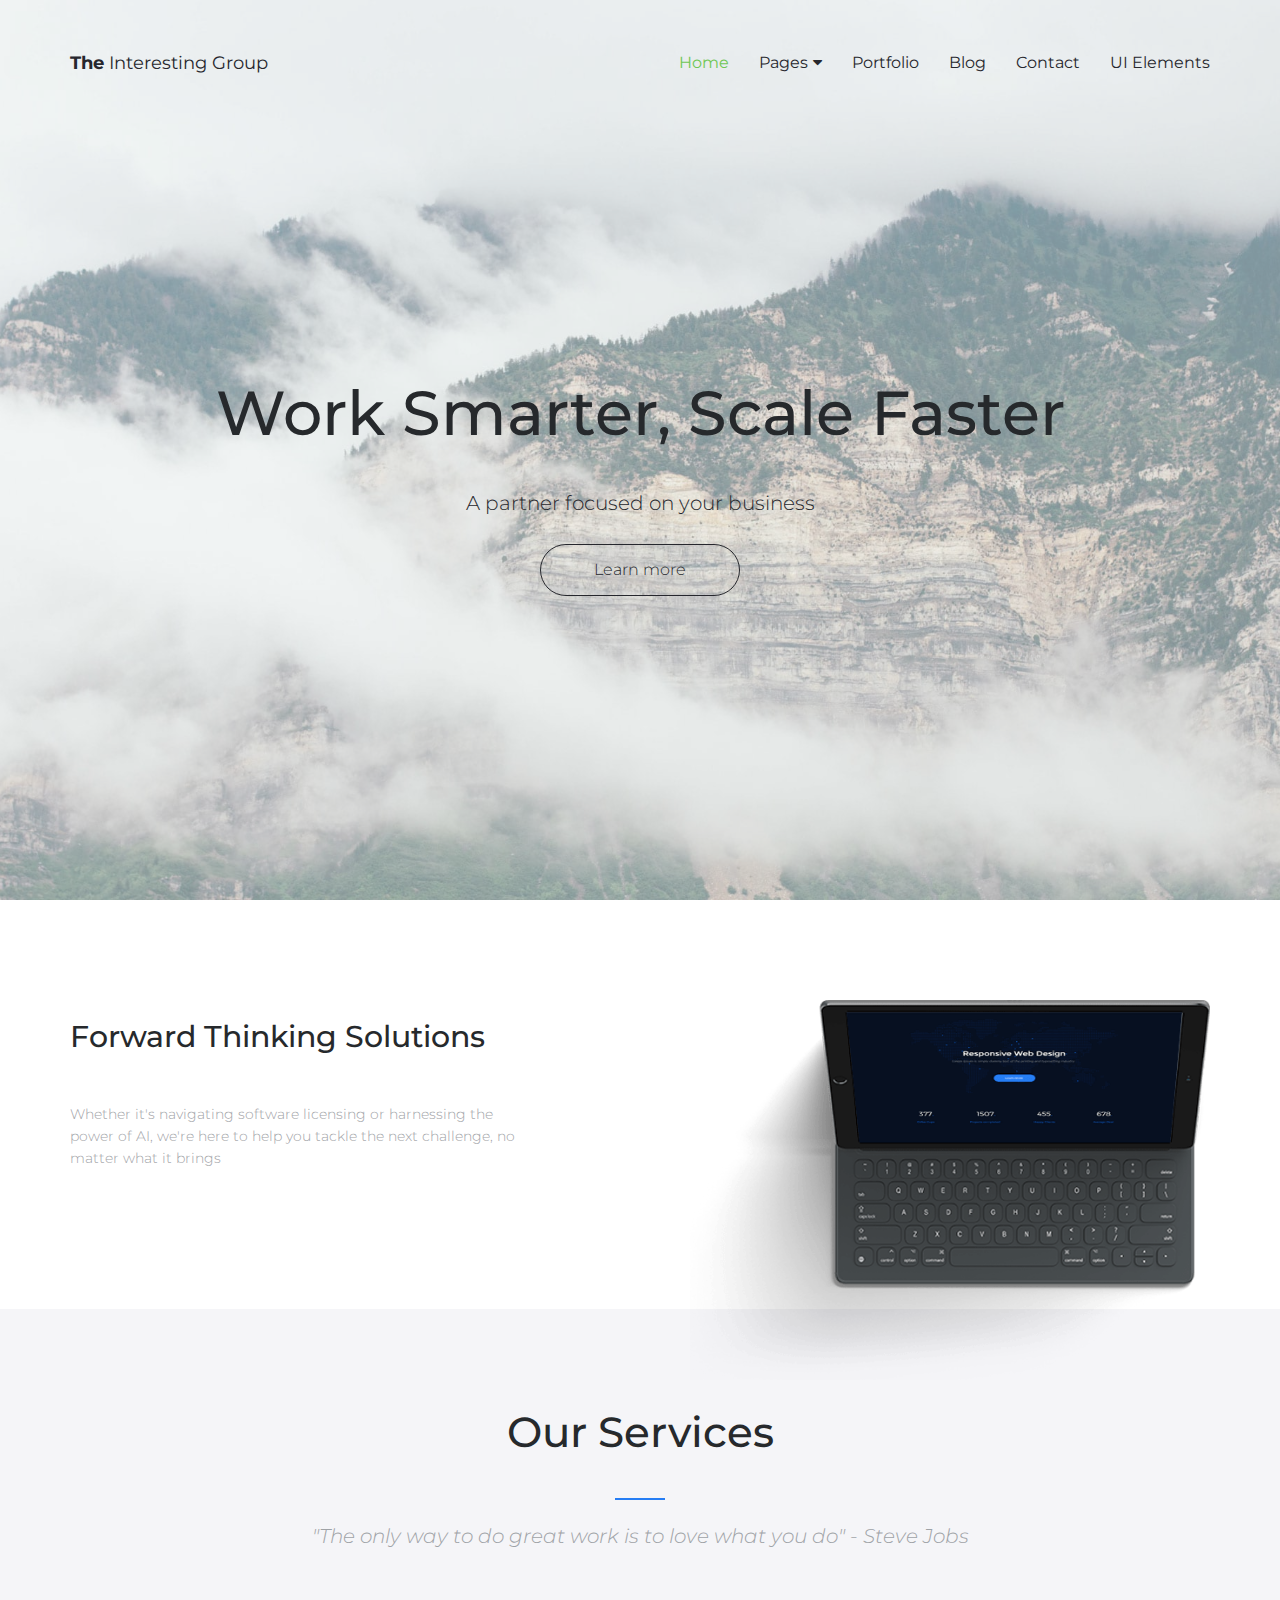
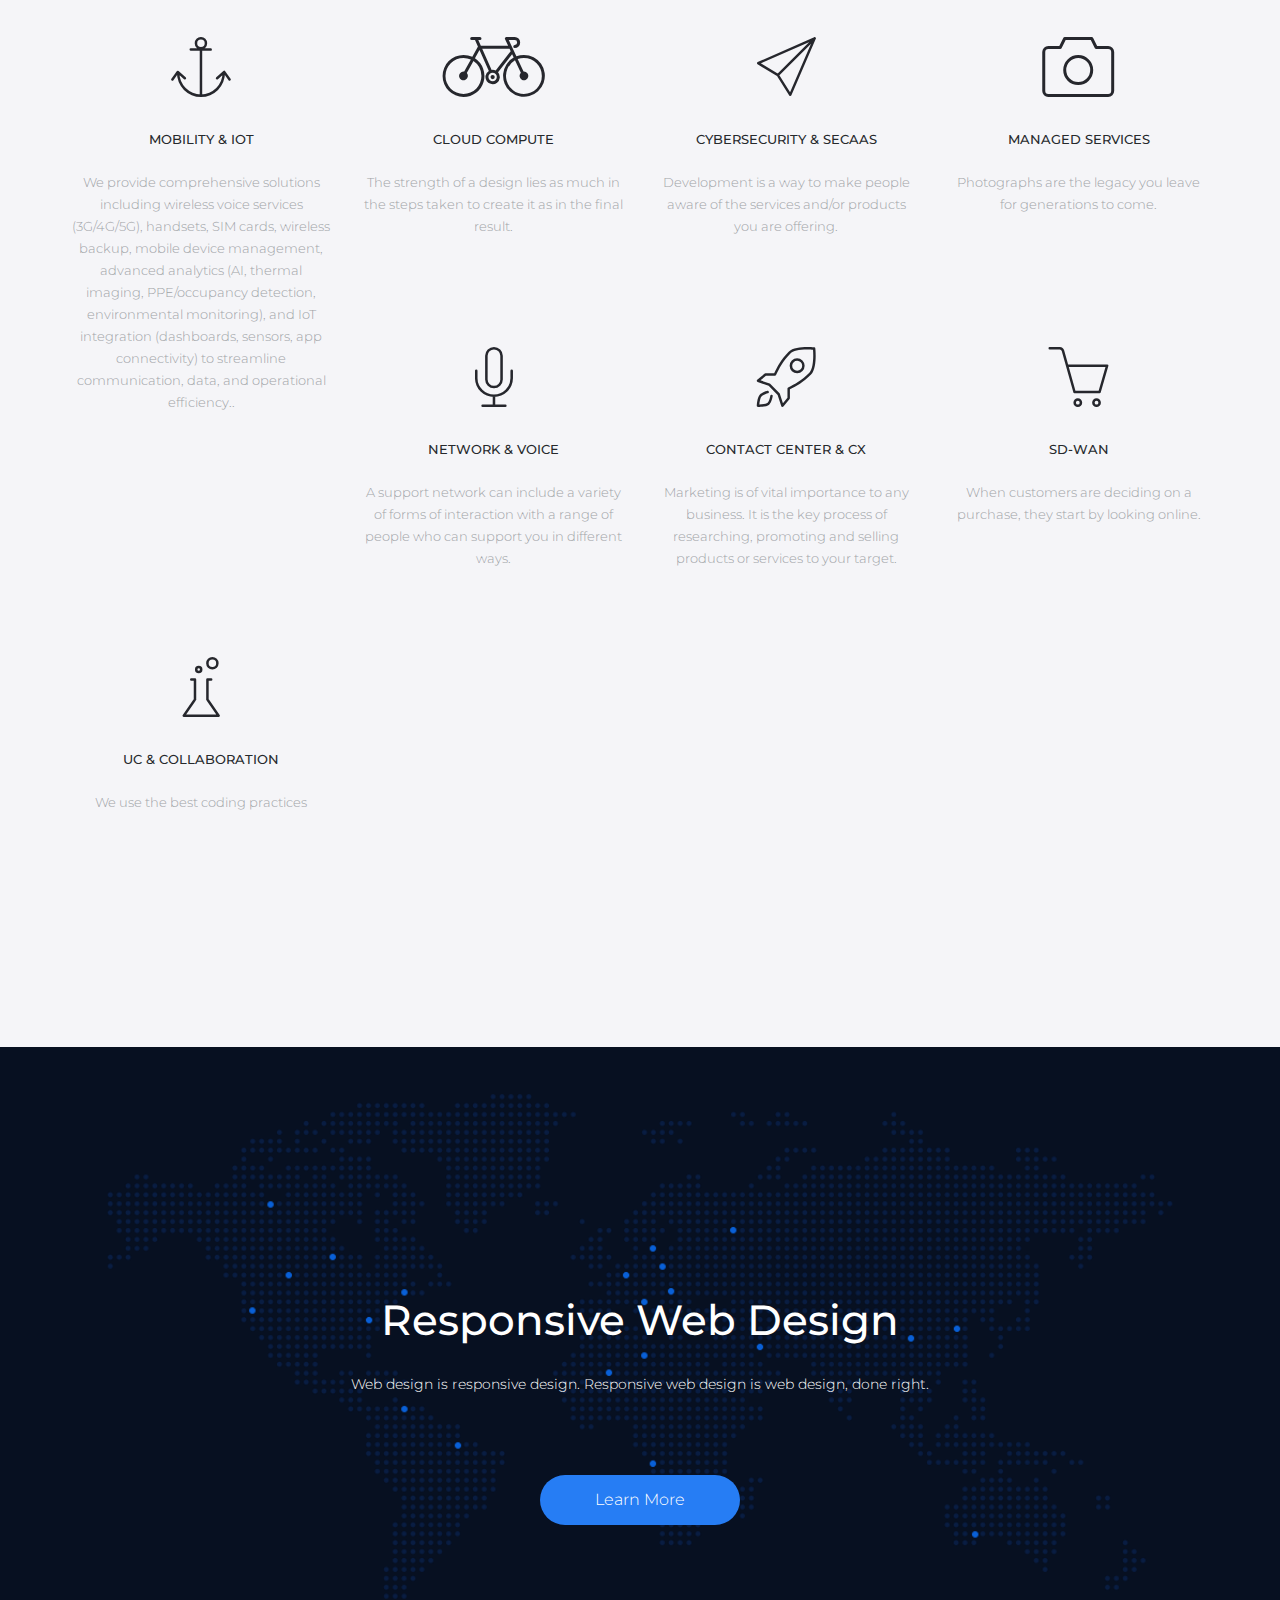
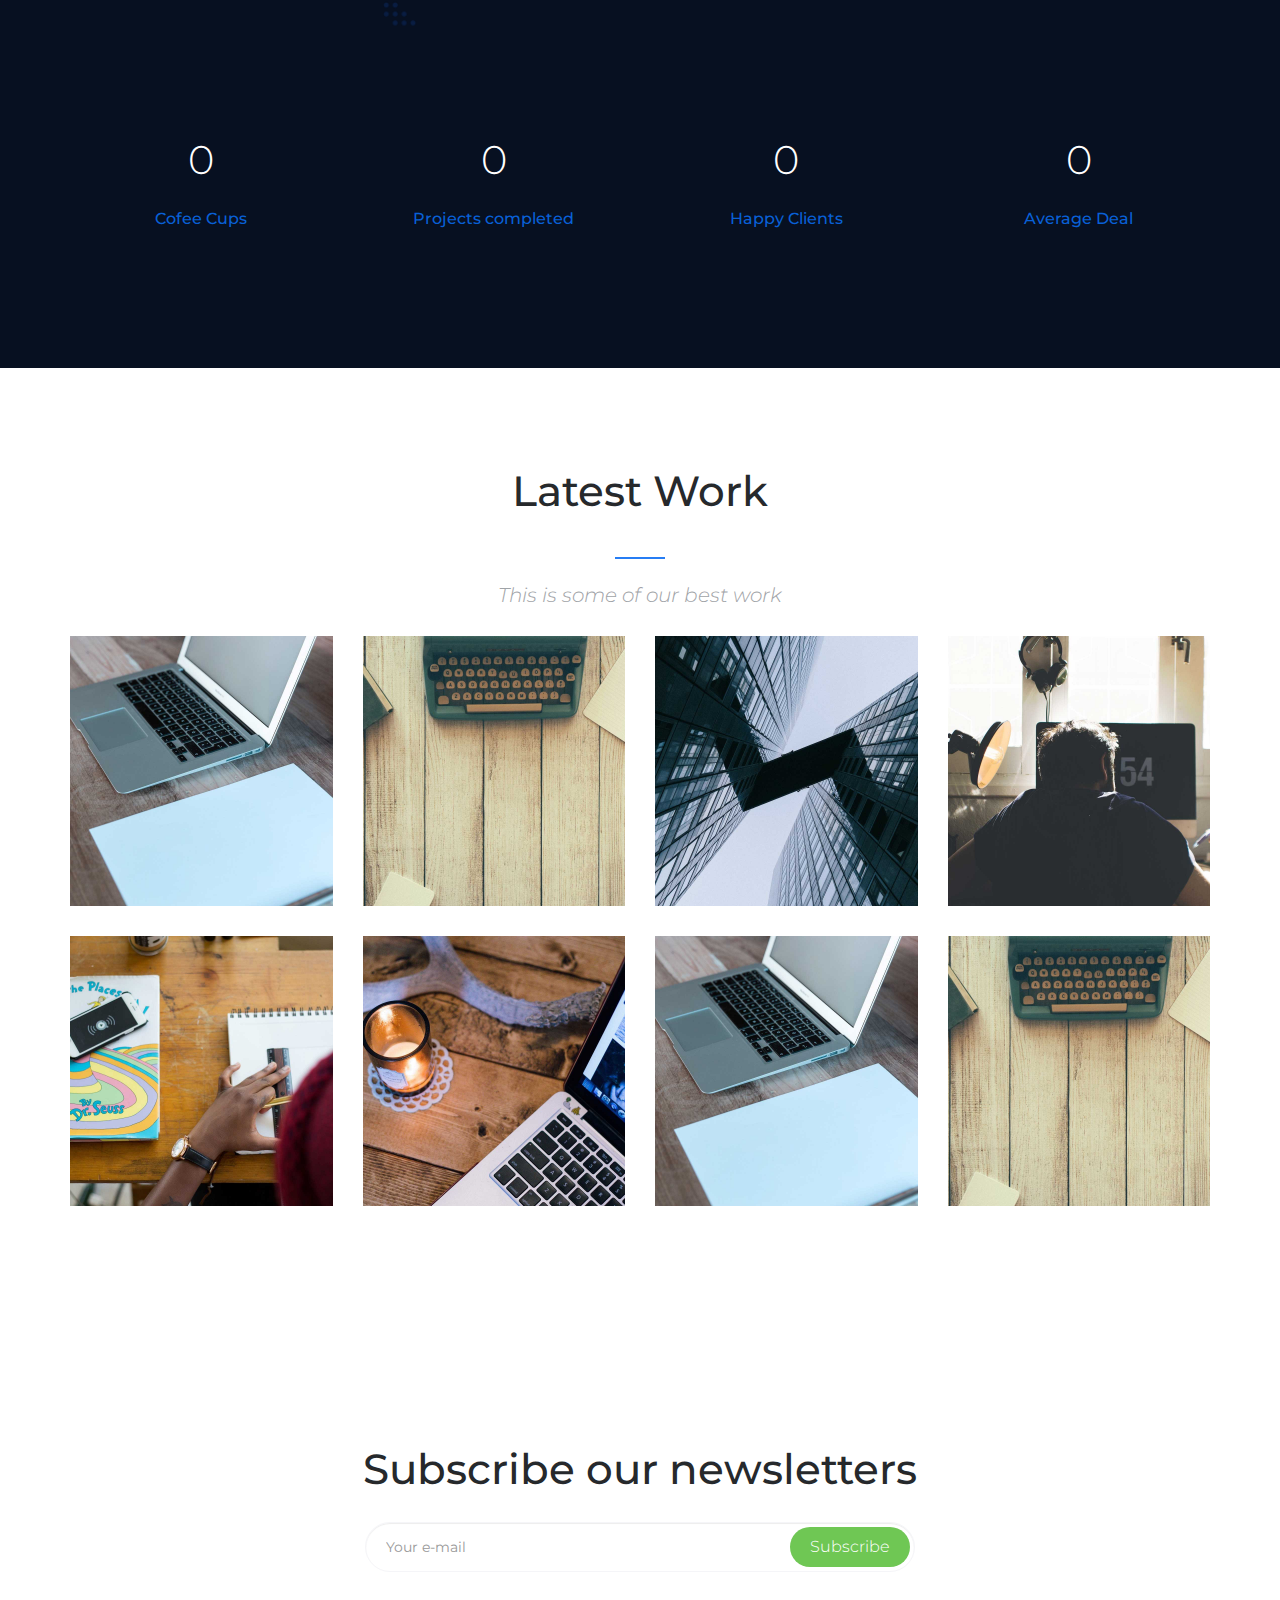
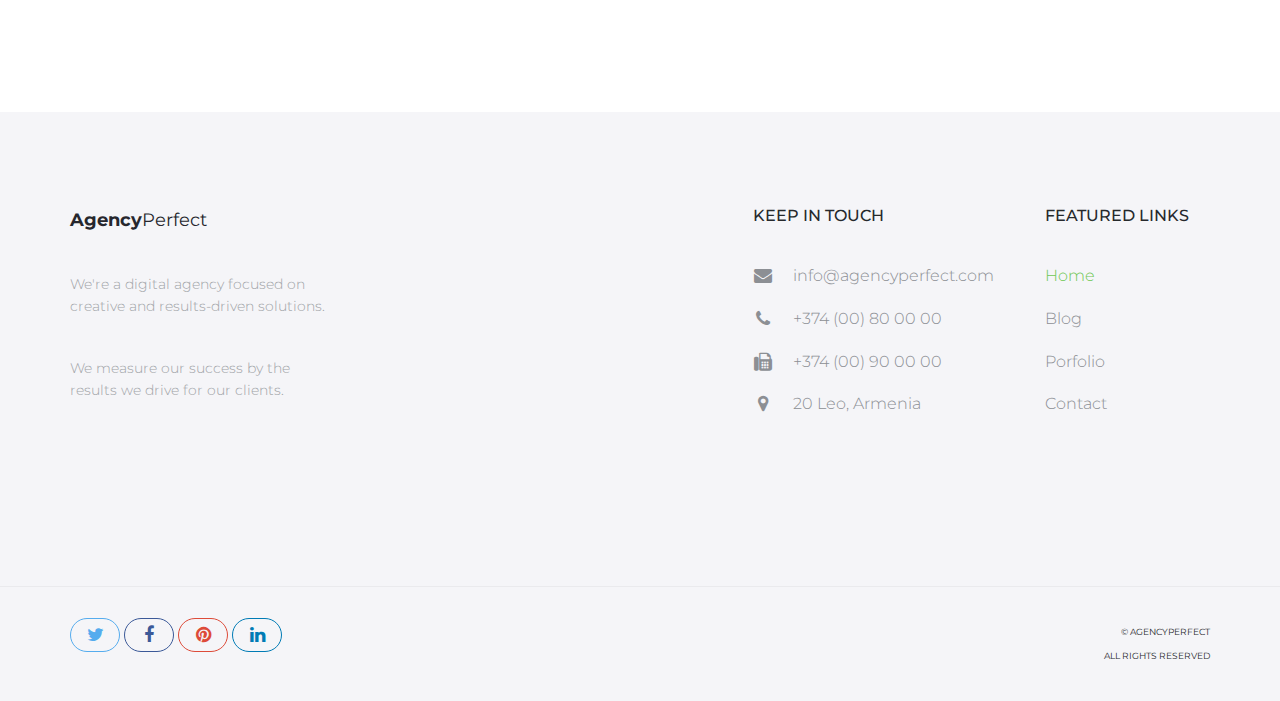
==== commit 787329bc: "Update index.html" ====
--- a/index.html
+++ b/index.html
@@ -84,7 +84,7 @@
     <div id="hero" class="hero overlay">
         <div class="hero-content">
             <div class="hero-text">
-                <h1>Sounds Interesting - We're In!</h1>
+                <h1>Work Smarter, Scale Faster</h1>
                 <p>A partner focused on your business</p>
                 <a href="#" class="btn btn-border">Learn more</a>
             </div><!-- /.hero-text -->
@@ -116,23 +116,7 @@
                         <div class="service">
                             <img src="assets/img/anchor.svg" alt="">
                             <h3 class="service-title">Mobility & IOT</h3>
-                            <p class="service-info"> DATA & VOICE
-• Wireless Voice
-• 3G, 4G, 5G
-• Handsets, Devices
-• SIM Cards
-• Wireless Backup and Failover
-• Mobile Device Management
-ANALYTICS
-• Machine Learning, AI
-• Thermal Imaging
-• PPE & Occupancy Detection
-• Environmental Monitoring
-• Wireless TEM
-Internet of Things (IOT)
-• Dashboards
-• Sensors
-• App integration.</p>
+                            <p class="service-info"> We provide comprehensive solutions including wireless voice services (3G/4G/5G), handsets, SIM cards, wireless backup, mobile device management, advanced analytics (AI, thermal imaging, PPE/occupancy detection, environmental monitoring), and IoT integration (dashboards, sensors, app connectivity) to streamline communication, data, and operational efficiency..</p>
                         </div><!-- /.service -->
                     </div>
                     <div class="col-md-3 col-xs-6">
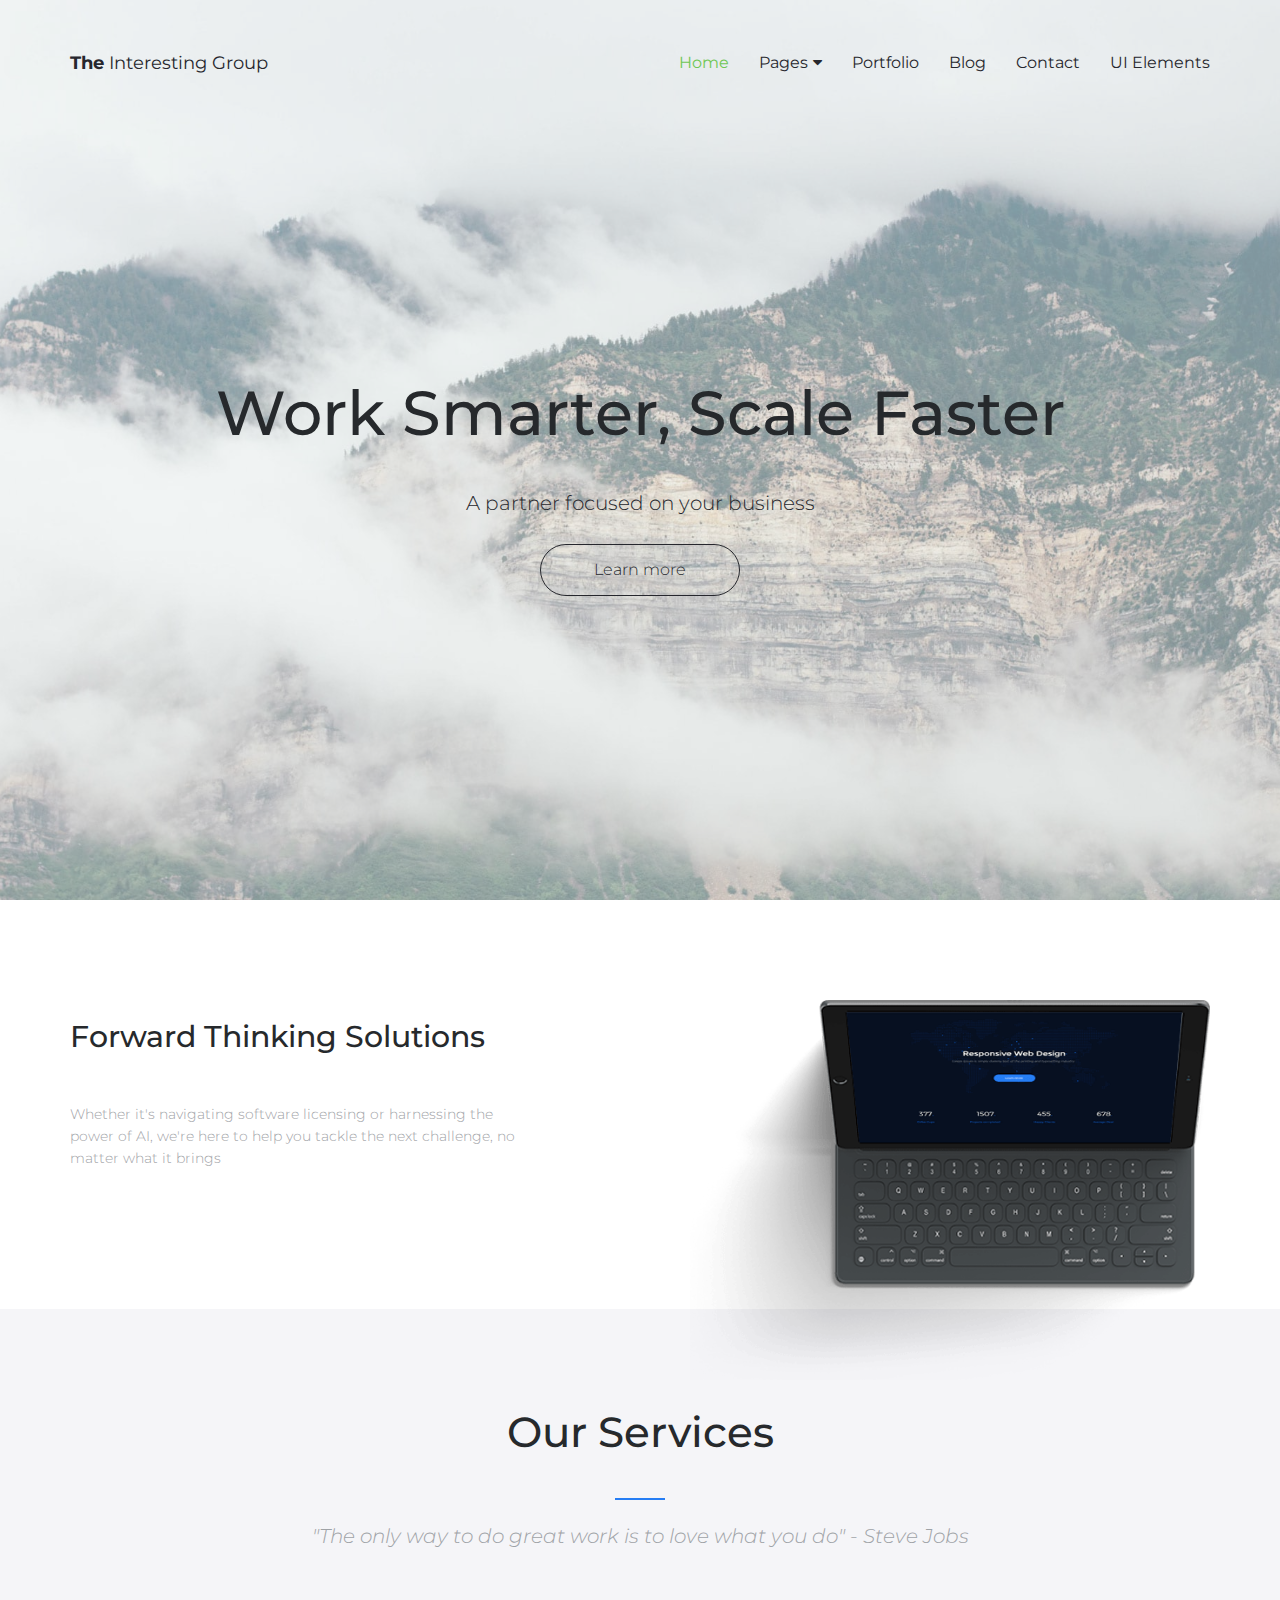
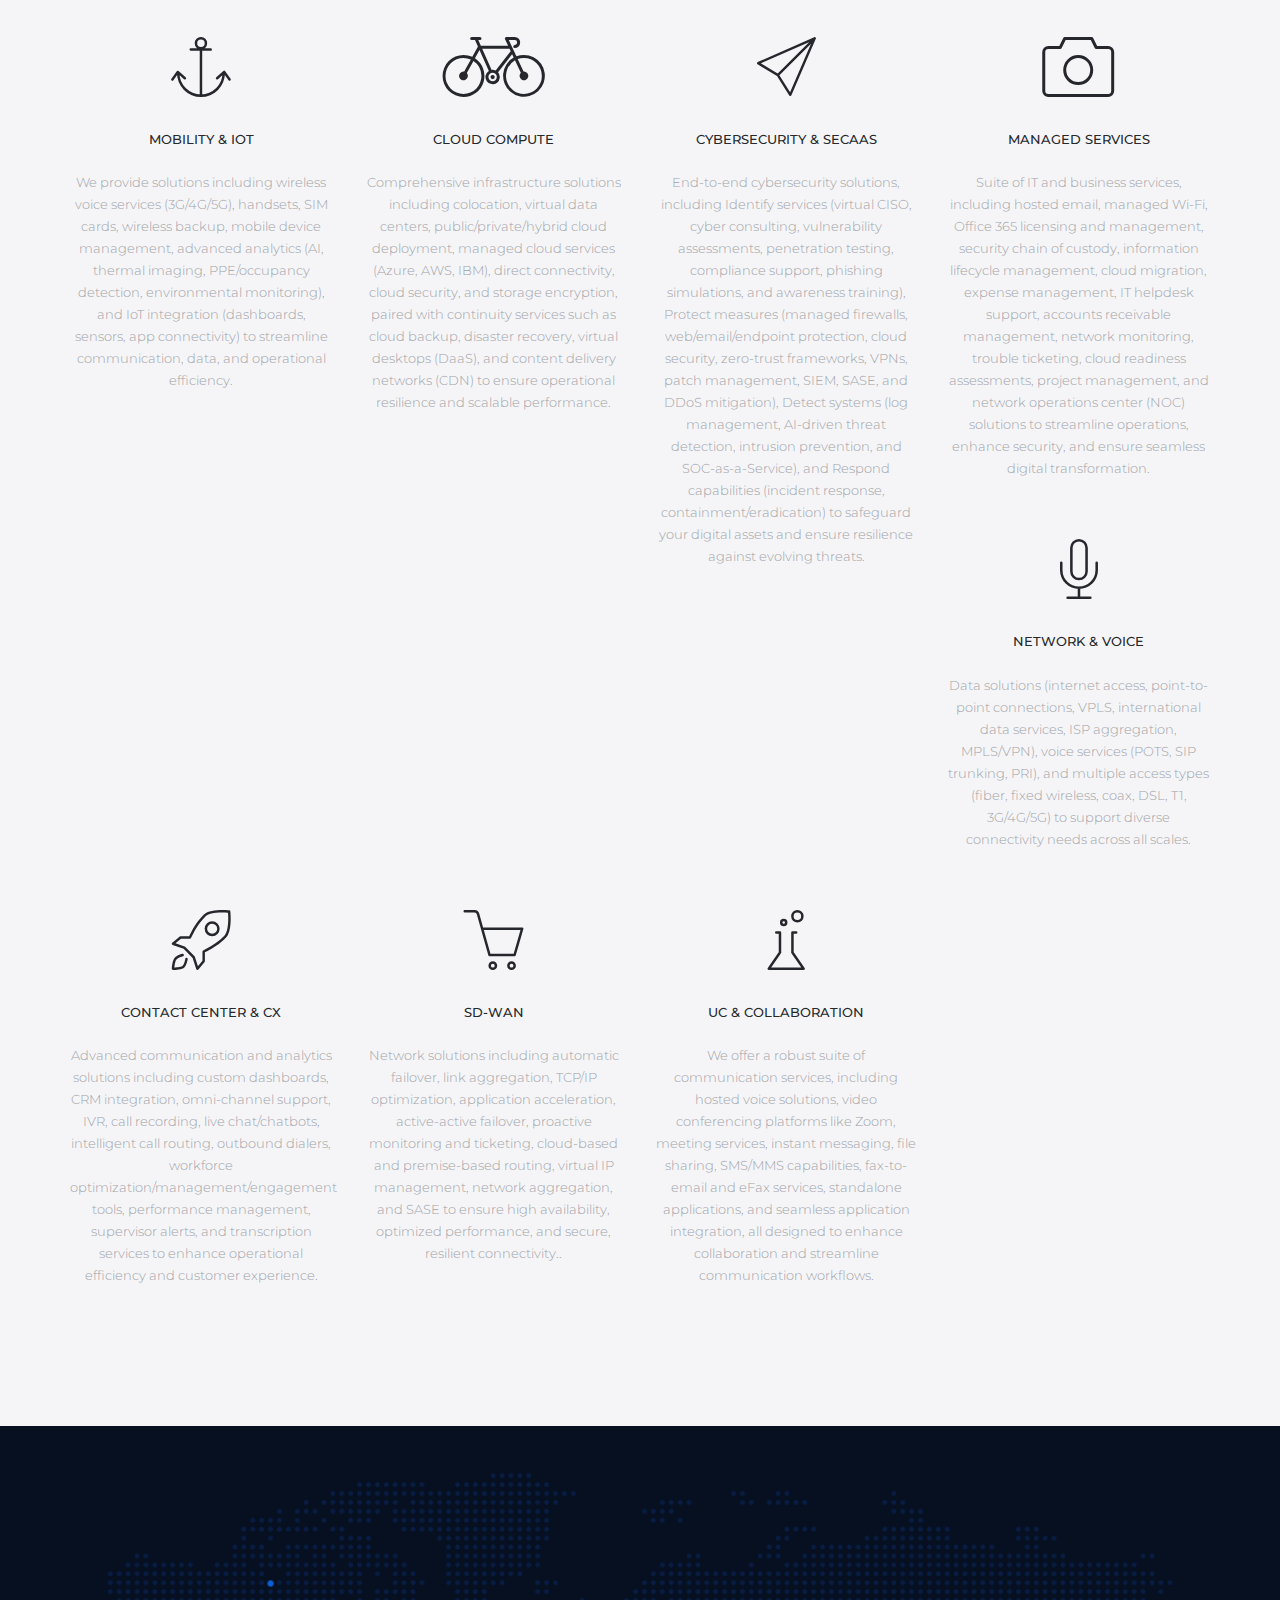
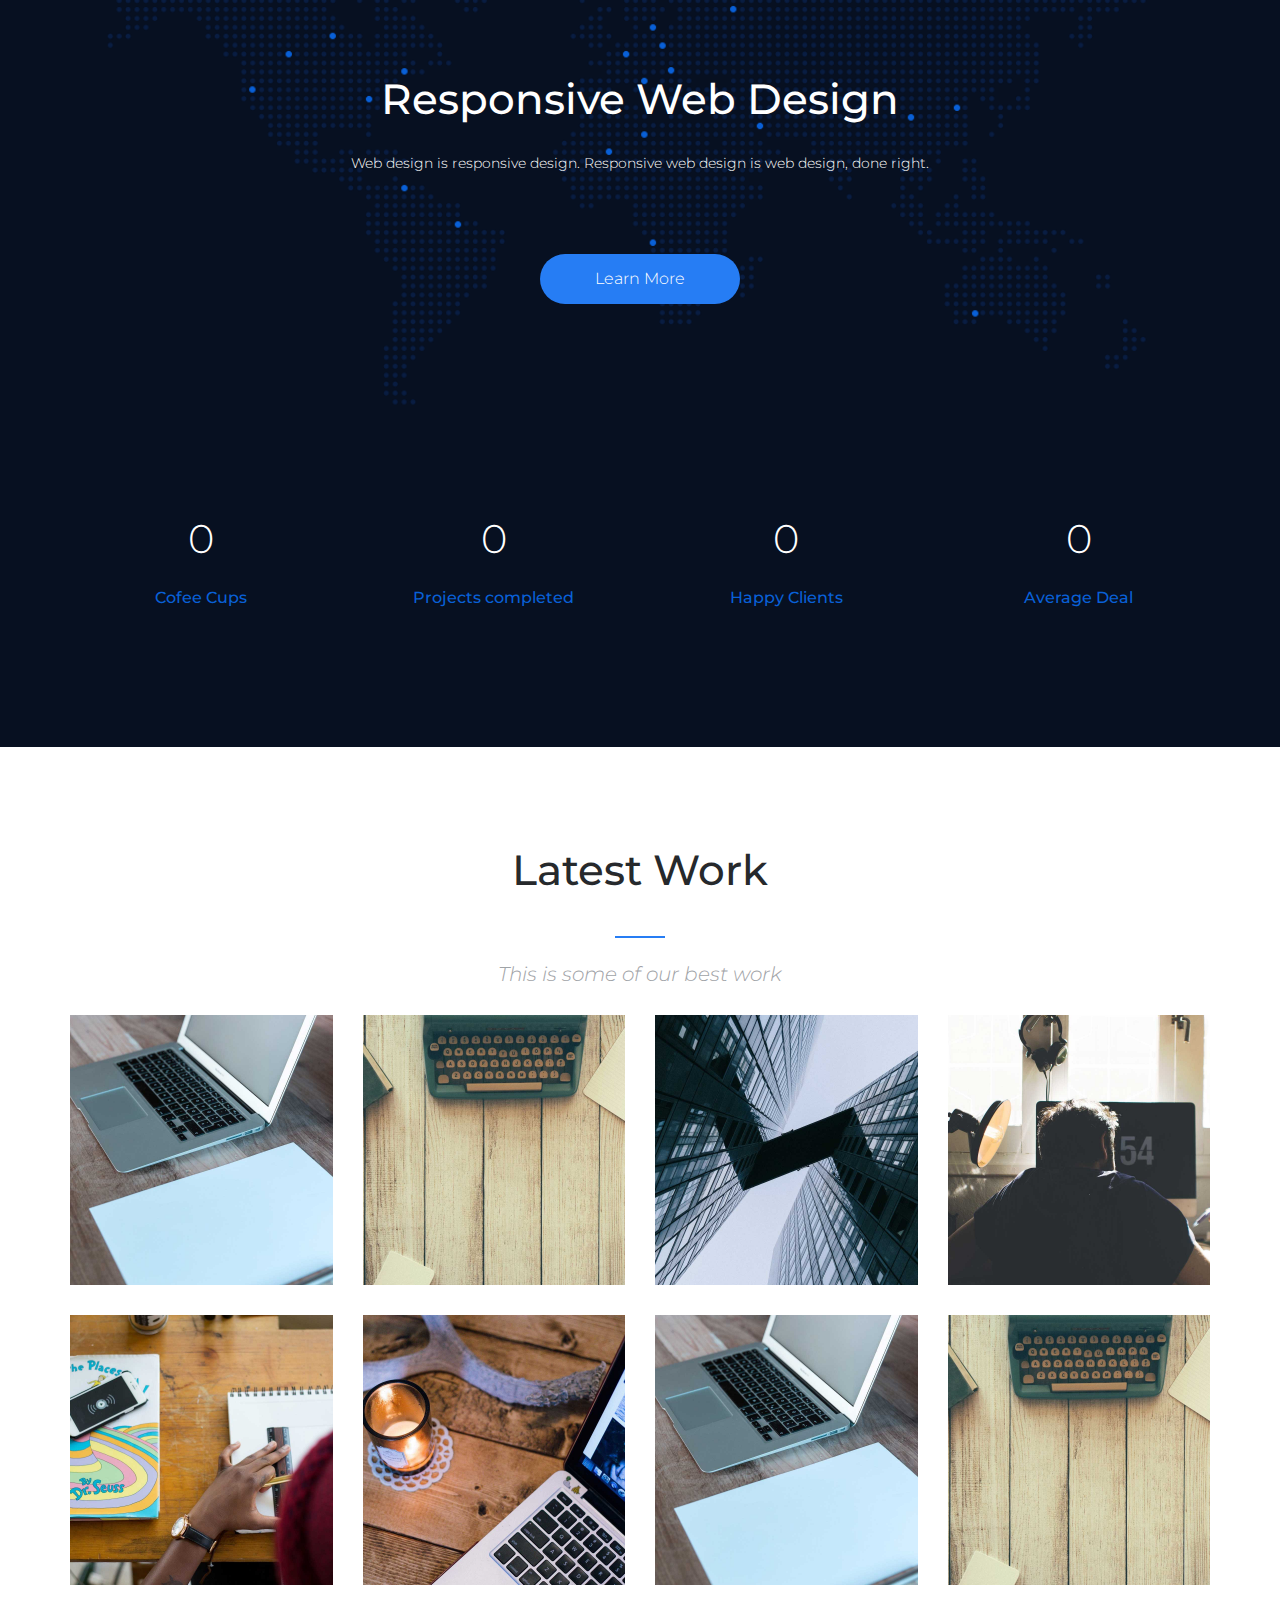
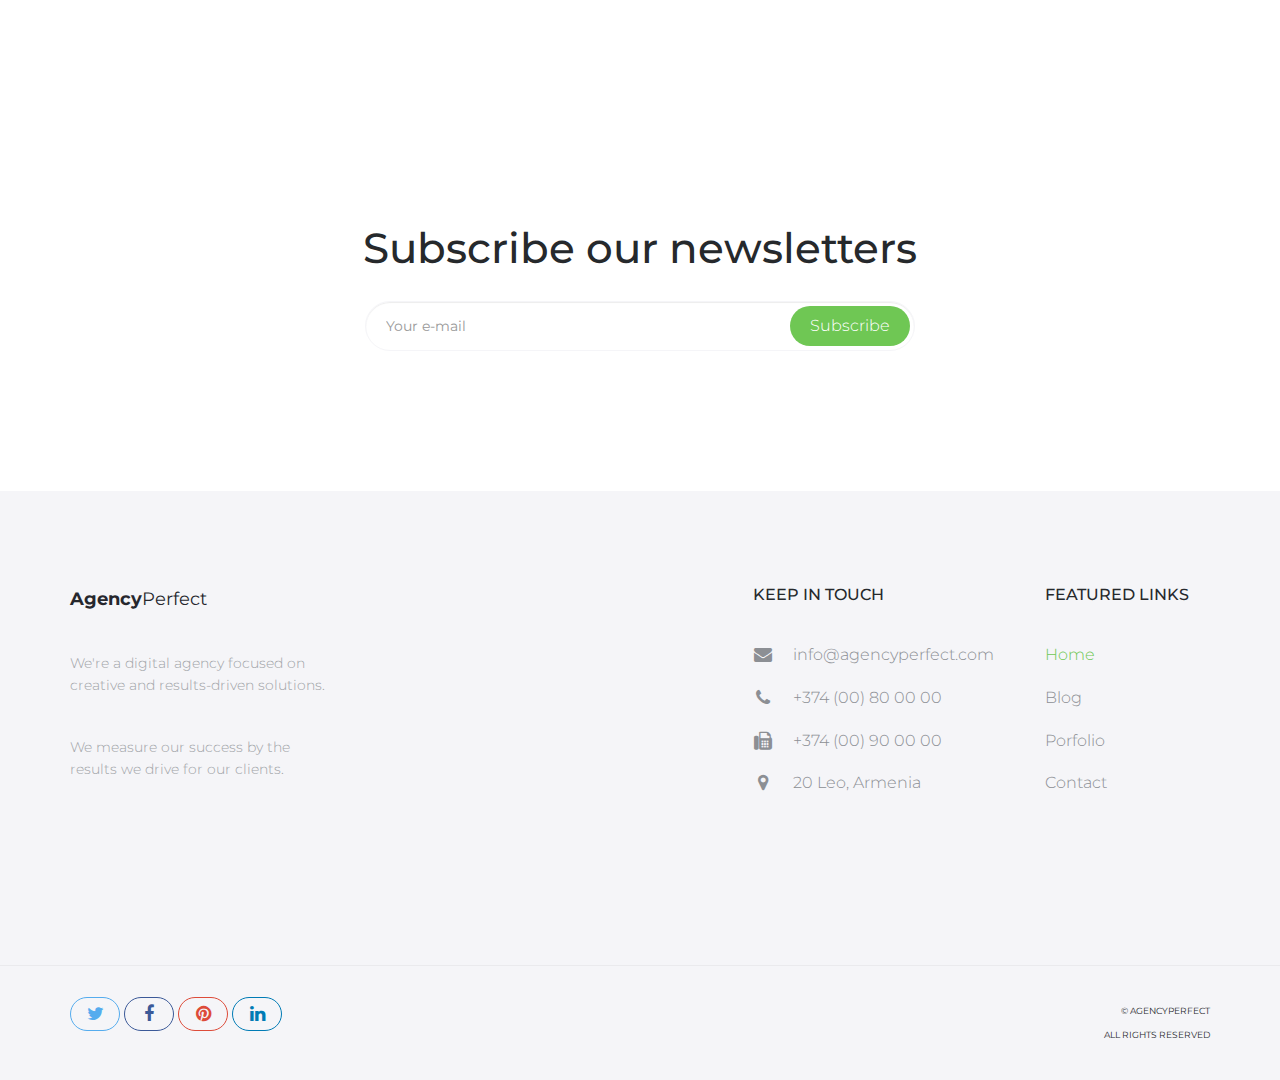
==== commit d00d0672: "Update index.html" ====
--- a/index.html
+++ b/index.html
@@ -116,56 +116,56 @@
                         <div class="service">
                             <img src="assets/img/anchor.svg" alt="">
                             <h3 class="service-title">Mobility & IOT</h3>
-                            <p class="service-info"> We provide comprehensive solutions including wireless voice services (3G/4G/5G), handsets, SIM cards, wireless backup, mobile device management, advanced analytics (AI, thermal imaging, PPE/occupancy detection, environmental monitoring), and IoT integration (dashboards, sensors, app connectivity) to streamline communication, data, and operational efficiency..</p>
+                            <p class="service-info"> We provide solutions including wireless voice services (3G/4G/5G), handsets, SIM cards, wireless backup, mobile device management, advanced analytics (AI, thermal imaging, PPE/occupancy detection, environmental monitoring), and IoT integration (dashboards, sensors, app connectivity) to streamline communication, data, and operational efficiency.</p>
                         </div><!-- /.service -->
                     </div>
                     <div class="col-md-3 col-xs-6">
                         <div class="service">
                             <img src="assets/img/bycicle.svg" alt="">
                             <h3 class="service-title">Cloud Compute</h3>
-                            <p class="service-info">The strength of a design lies as much in the steps taken to create it as in the final result. </p>
+                            <p class="service-info">Comprehensive infrastructure solutions including colocation, virtual data centers, public/private/hybrid cloud deployment, managed cloud services (Azure, AWS, IBM), direct connectivity, cloud security, and storage encryption, paired with continuity services such as cloud backup, disaster recovery, virtual desktops (DaaS), and content delivery networks (CDN) to ensure operational resilience and scalable performance. </p>
                         </div><!-- /.service -->
                     </div>
                     <div class="col-md-3 col-xs-6">
                         <div class="service">
                             <img src="assets/img/paper-plane.svg" alt="">
                             <h3 class="service-title">Cybersecurity & SECaaS</h3>
-                            <p class="service-info">Development is a way to make people aware of the services and/or products you are offering.</p>
+                            <p class="service-info">End-to-end cybersecurity solutions, including Identify services (virtual CISO, cyber consulting, vulnerability assessments, penetration testing, compliance support, phishing simulations, and awareness training), Protect measures (managed firewalls, web/email/endpoint protection, cloud security, zero-trust frameworks, VPNs, patch management, SIEM, SASE, and DDoS mitigation), Detect systems (log management, AI-driven threat detection, intrusion prevention, and SOC-as-a-Service), and Respond capabilities (incident response, containment/eradication) to safeguard your digital assets and ensure resilience against evolving threats.</p>
                         </div><!-- /.service -->
                     </div>
                     <div class="col-md-3 col-xs-6">
                         <div class="service">
                             <img src="assets/img/photo.svg" alt="">
                             <h3 class="service-title">Managed Services</h3>
-                            <p class="service-info">Photographs are the legacy you leave for generations to come.</p>
+                            <p class="service-info">Suite of IT and business services, including hosted email, managed Wi-Fi, Office 365 licensing and management, security chain of custody, information lifecycle management, cloud migration, expense management, IT helpdesk support, accounts receivable management, network monitoring, trouble ticketing, cloud readiness assessments, project management, and network operations center (NOC) solutions to streamline operations, enhance security, and ensure seamless digital transformation.</p>
                         </div><!-- /.service -->
                     </div>
                     <div class="col-md-3 col-xs-6">
                         <div class="service">
                             <img src="assets/img/microphone.svg" alt="">
                             <h3 class="service-title">Network & Voice</h3>
-                            <p class="service-info">A support network can include a variety of forms of interaction with a range of people who can support you in different ways. </p>
+                            <p class="service-info">Data solutions (internet access, point-to-point connections, VPLS, international data services, ISP aggregation, MPLS/VPN), voice services (POTS, SIP trunking, PRI), and multiple access types (fiber, fixed wireless, coax, DSL, T1, 3G/4G/5G) to support diverse connectivity needs across all scales. </p>
                         </div><!-- /.service -->
                     </div>
                     <div class="col-md-3 col-xs-6">
                         <div class="service">
                             <img src="assets/img/rocket.svg" alt="">
                             <h3 class="service-title">Contact Center & CX</h3>
-                            <p class="service-info">Marketing is of vital importance to any business. It is the key process of researching, promoting and selling products or services to your target.</p>
+                            <p class="service-info">Advanced communication and analytics solutions including custom dashboards, CRM integration, omni-channel support, IVR, call recording, live chat/chatbots, intelligent call routing, outbound dialers, workforce optimization/management/engagement tools, performance management, supervisor alerts, and transcription services to enhance operational efficiency and customer experience.</p>
                         </div><!-- /.service -->
                     </div>
                     <div class="col-md-3 col-xs-6">
                         <div class="service">
                             <img src="assets/img/basket.svg" alt="">
                             <h3 class="service-title">SD-WAN</h3>
-                            <p class="service-info">When customers are deciding on a purchase, they start by looking online.</p>
+                            <p class="service-info">Network solutions including automatic failover, link aggregation, TCP/IP optimization, application acceleration, active-active failover, proactive monitoring and ticketing, cloud-based and premise-based routing, virtual IP management, network aggregation, and SASE to ensure high availability, optimized performance, and secure, resilient connectivity..</p>
                         </div><!-- /.service -->
                     </div>
                     <div class="col-md-3 col-xs-6">
                         <div class="service">
                             <img src="assets/img/chemestry.svg" alt="">
                             <h3 class="service-title">UC & Collaboration</h3>
-                            <p class="service-info">We use the best coding practices</p>
+                            <p class="service-info">We offer a robust suite of communication services, including hosted voice solutions, video conferencing platforms like Zoom, meeting services, instant messaging, file sharing, SMS/MMS capabilities, fax-to-email and eFax services, standalone applications, and seamless application integration, all designed to enhance collaboration and streamline communication workflows.</p>
                         </div><!-- /.service -->
                     </div>
                 </div>    
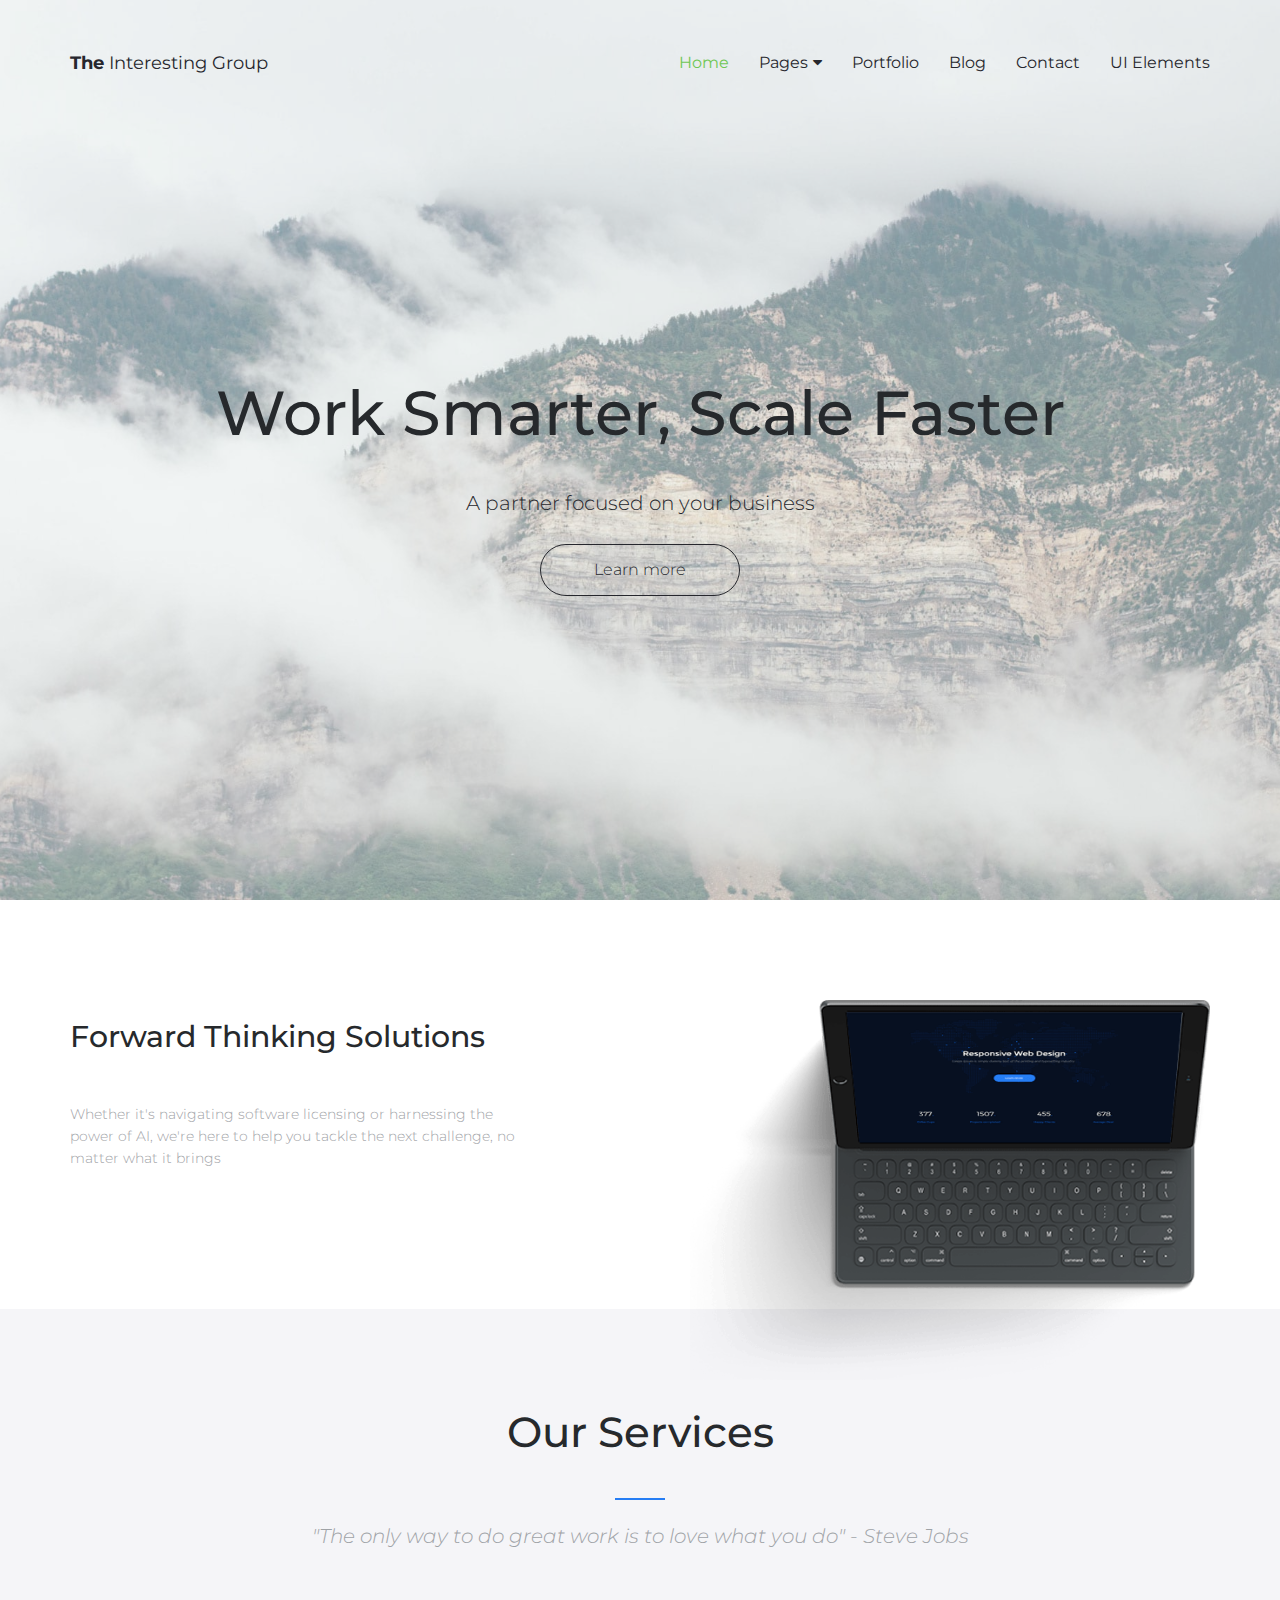
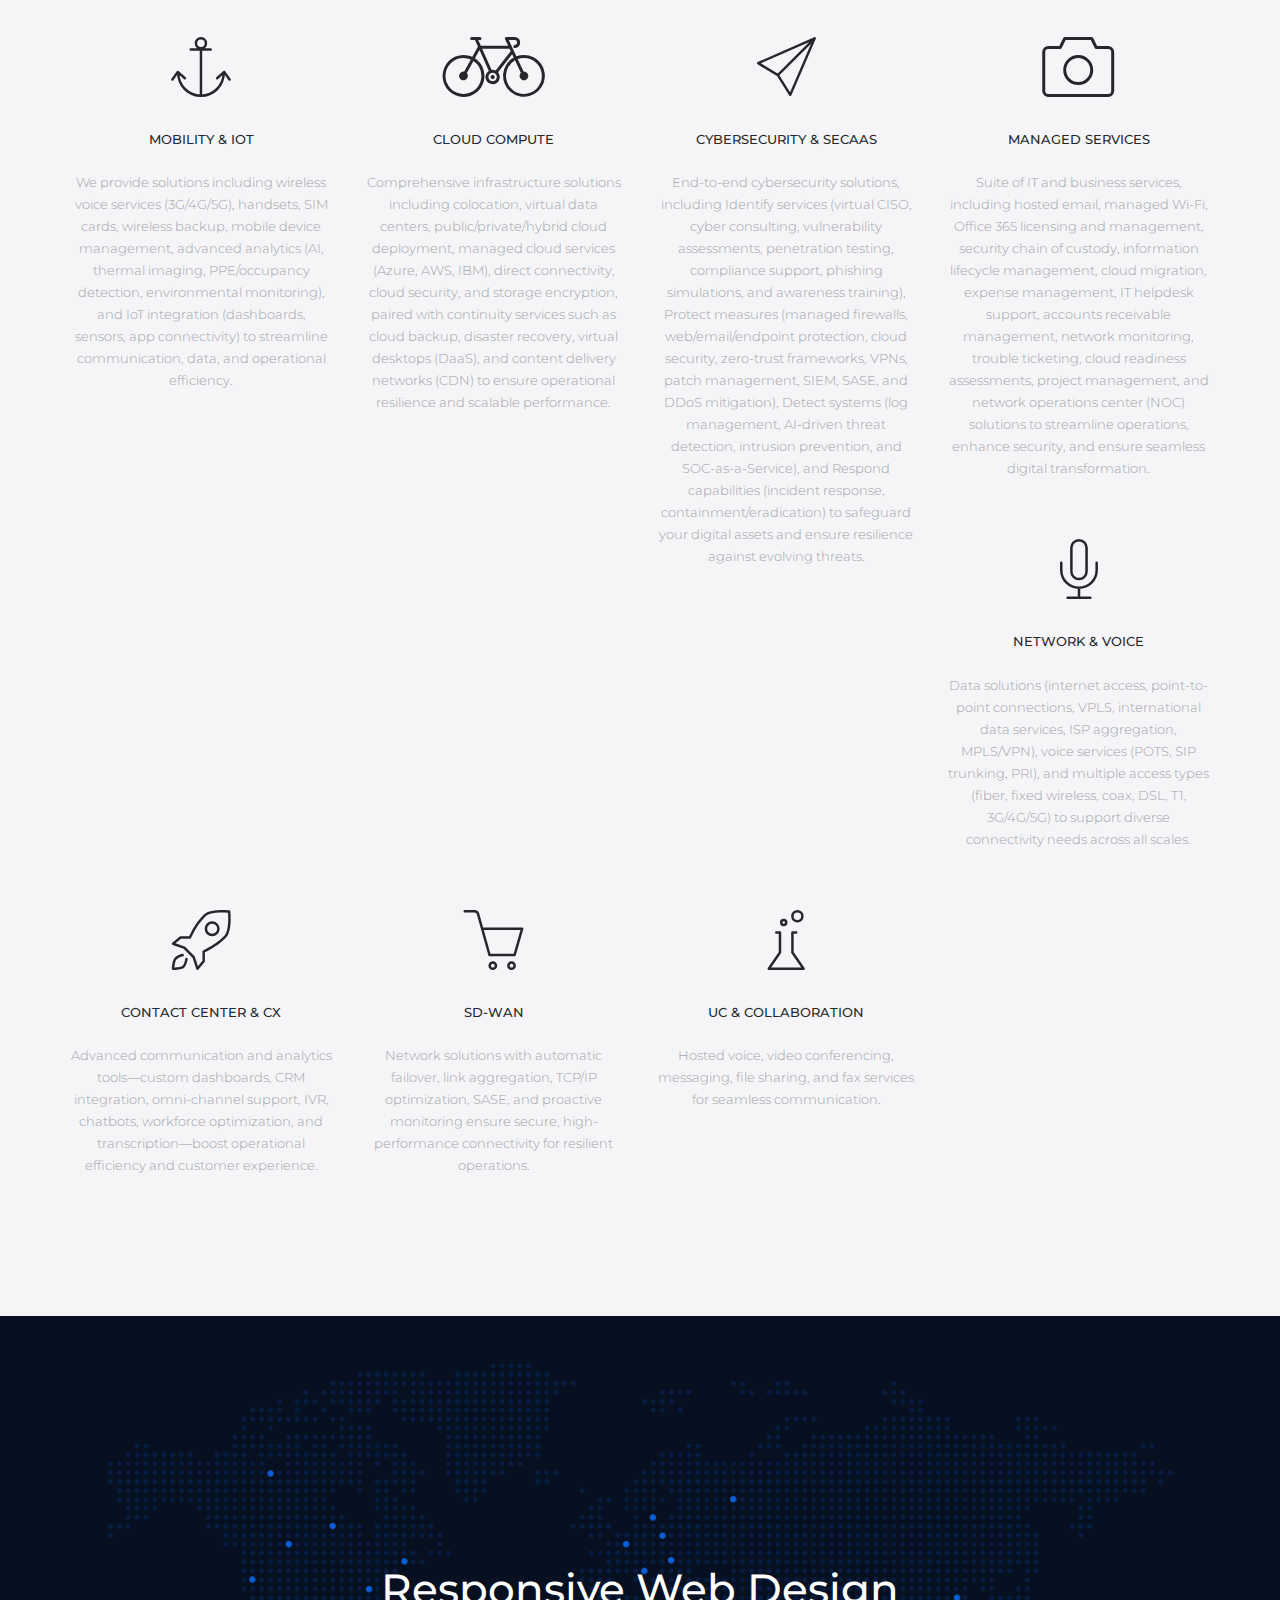
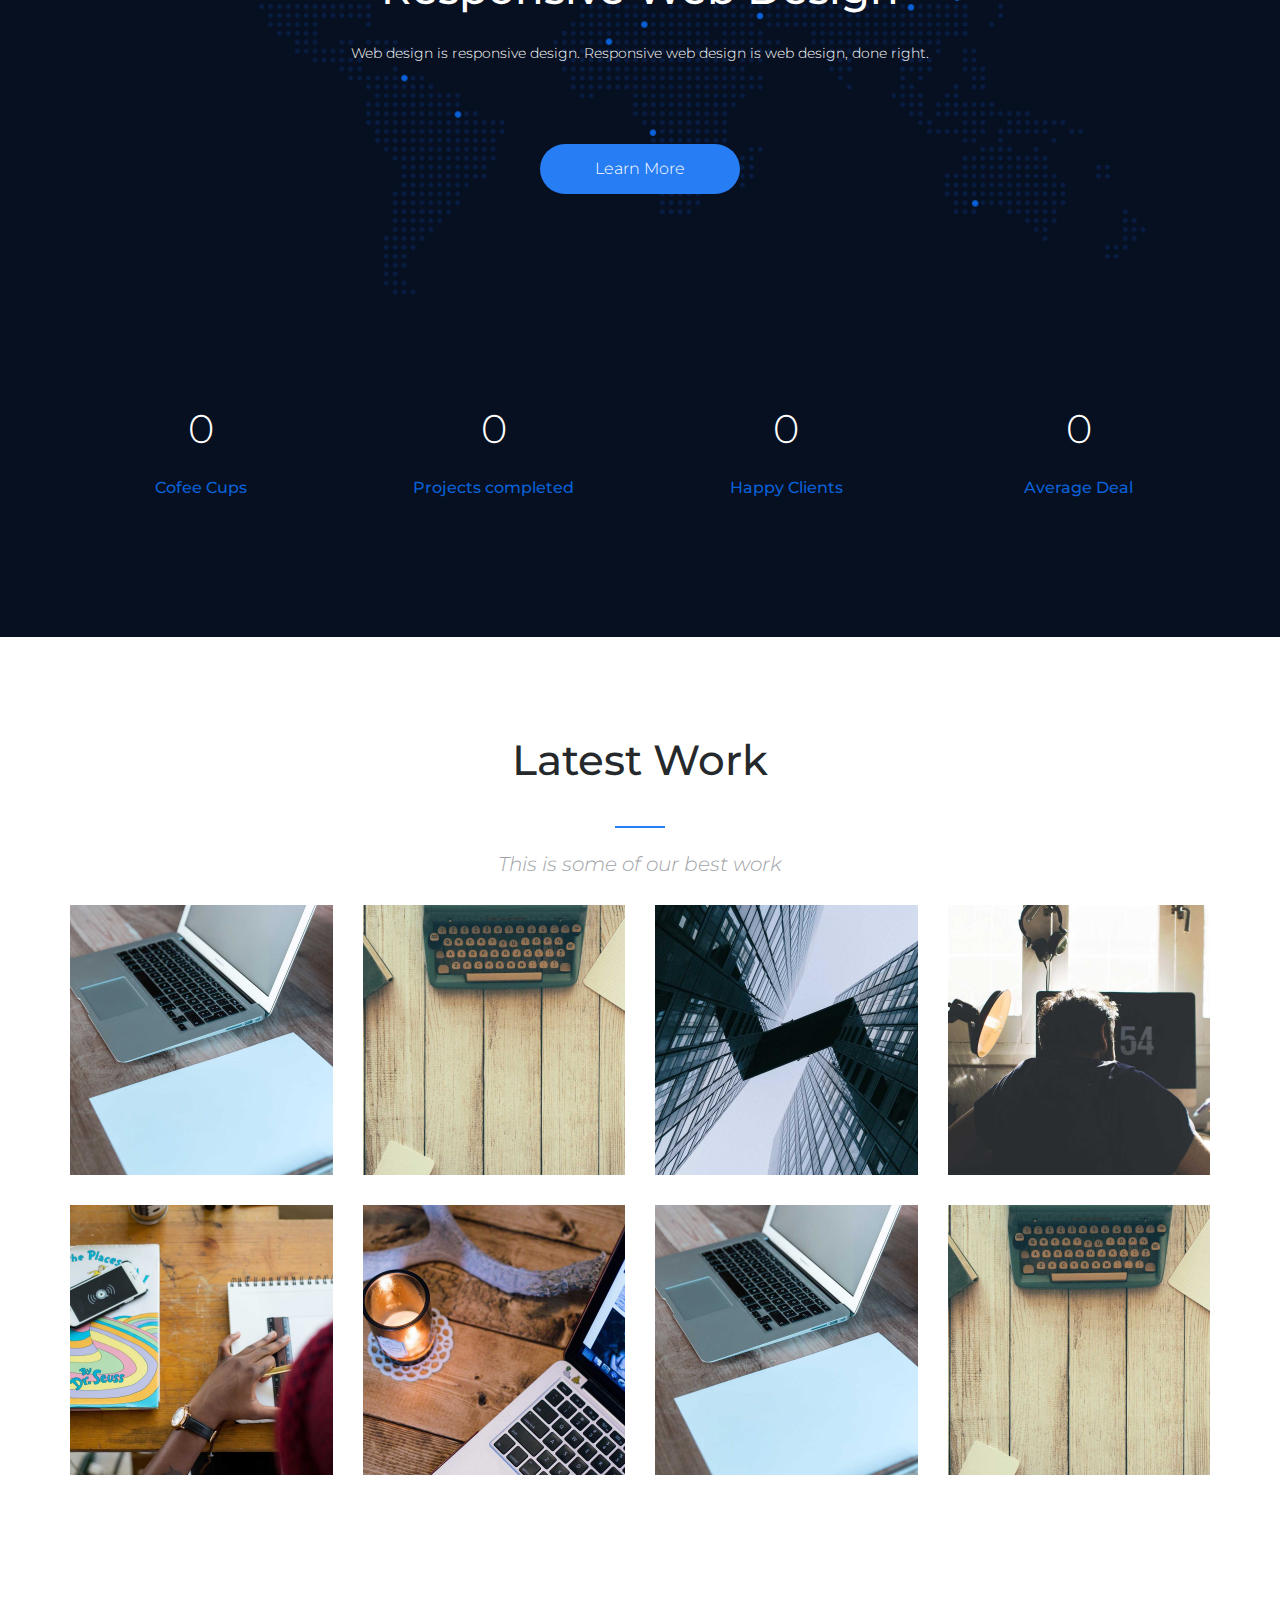
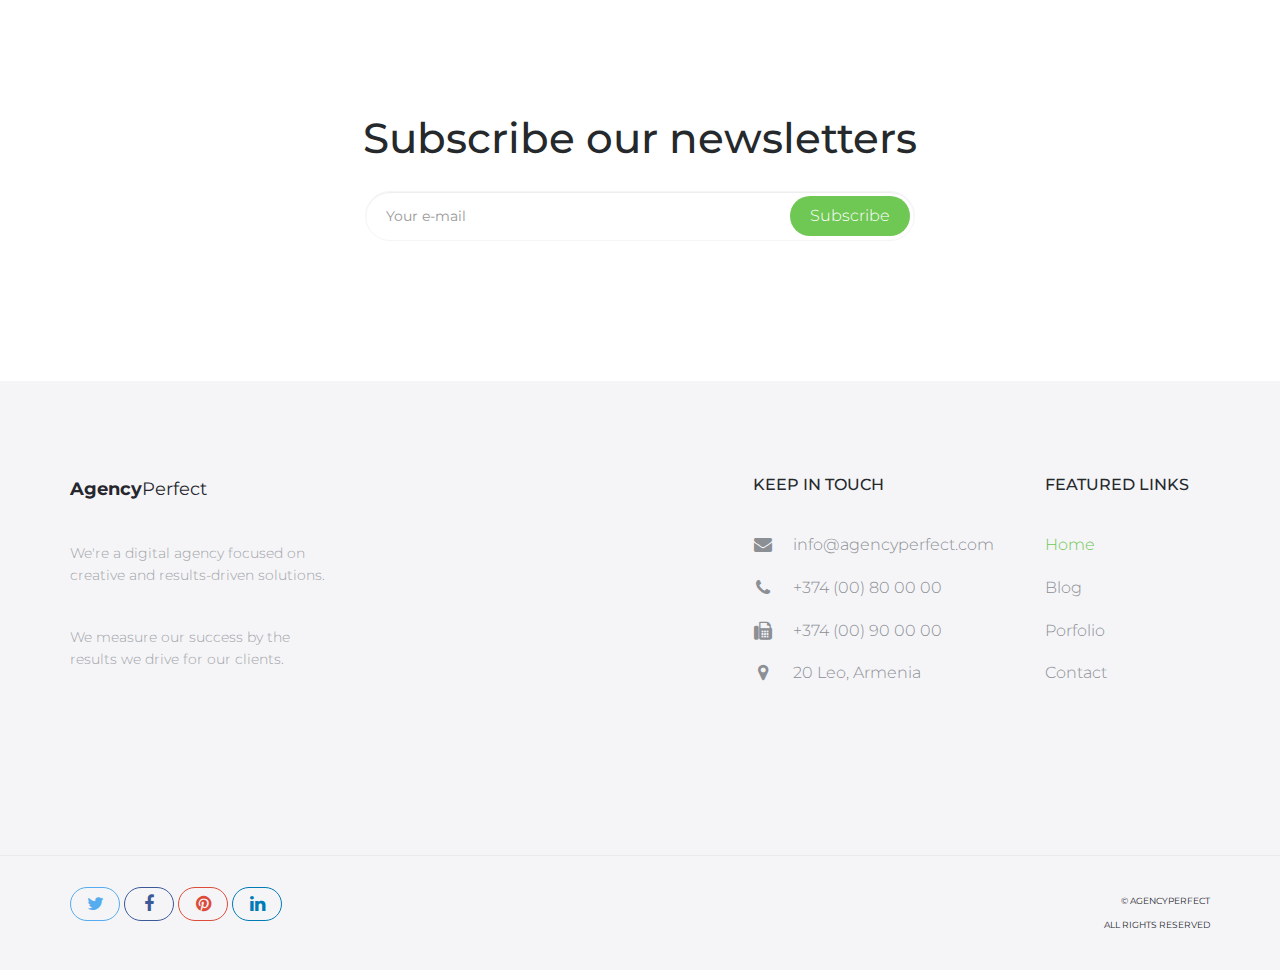
==== commit 67a4a974: "Update index.html" ====
--- a/index.html
+++ b/index.html
@@ -151,21 +151,21 @@
                         <div class="service">
                             <img src="assets/img/rocket.svg" alt="">
                             <h3 class="service-title">Contact Center & CX</h3>
-                            <p class="service-info">Advanced communication and analytics solutions including custom dashboards, CRM integration, omni-channel support, IVR, call recording, live chat/chatbots, intelligent call routing, outbound dialers, workforce optimization/management/engagement tools, performance management, supervisor alerts, and transcription services to enhance operational efficiency and customer experience.</p>
+                            <p class="service-info">Advanced communication and analytics tools—custom dashboards, CRM integration, omni-channel support, IVR, chatbots, workforce optimization, and transcription—boost operational efficiency and customer experience.</p>
                         </div><!-- /.service -->
                     </div>
                     <div class="col-md-3 col-xs-6">
                         <div class="service">
                             <img src="assets/img/basket.svg" alt="">
                             <h3 class="service-title">SD-WAN</h3>
-                            <p class="service-info">Network solutions including automatic failover, link aggregation, TCP/IP optimization, application acceleration, active-active failover, proactive monitoring and ticketing, cloud-based and premise-based routing, virtual IP management, network aggregation, and SASE to ensure high availability, optimized performance, and secure, resilient connectivity..</p>
+                            <p class="service-info">Network solutions with automatic failover, link aggregation, TCP/IP optimization, SASE, and proactive monitoring ensure secure, high-performance connectivity for resilient operations.</p>
                         </div><!-- /.service -->
                     </div>
                     <div class="col-md-3 col-xs-6">
                         <div class="service">
                             <img src="assets/img/chemestry.svg" alt="">
                             <h3 class="service-title">UC & Collaboration</h3>
-                            <p class="service-info">We offer a robust suite of communication services, including hosted voice solutions, video conferencing platforms like Zoom, meeting services, instant messaging, file sharing, SMS/MMS capabilities, fax-to-email and eFax services, standalone applications, and seamless application integration, all designed to enhance collaboration and streamline communication workflows.</p>
+                            <p class="service-info">Hosted voice, video conferencing, messaging, file sharing, and fax services for seamless communication.</p>
                         </div><!-- /.service -->
                     </div>
                 </div>    
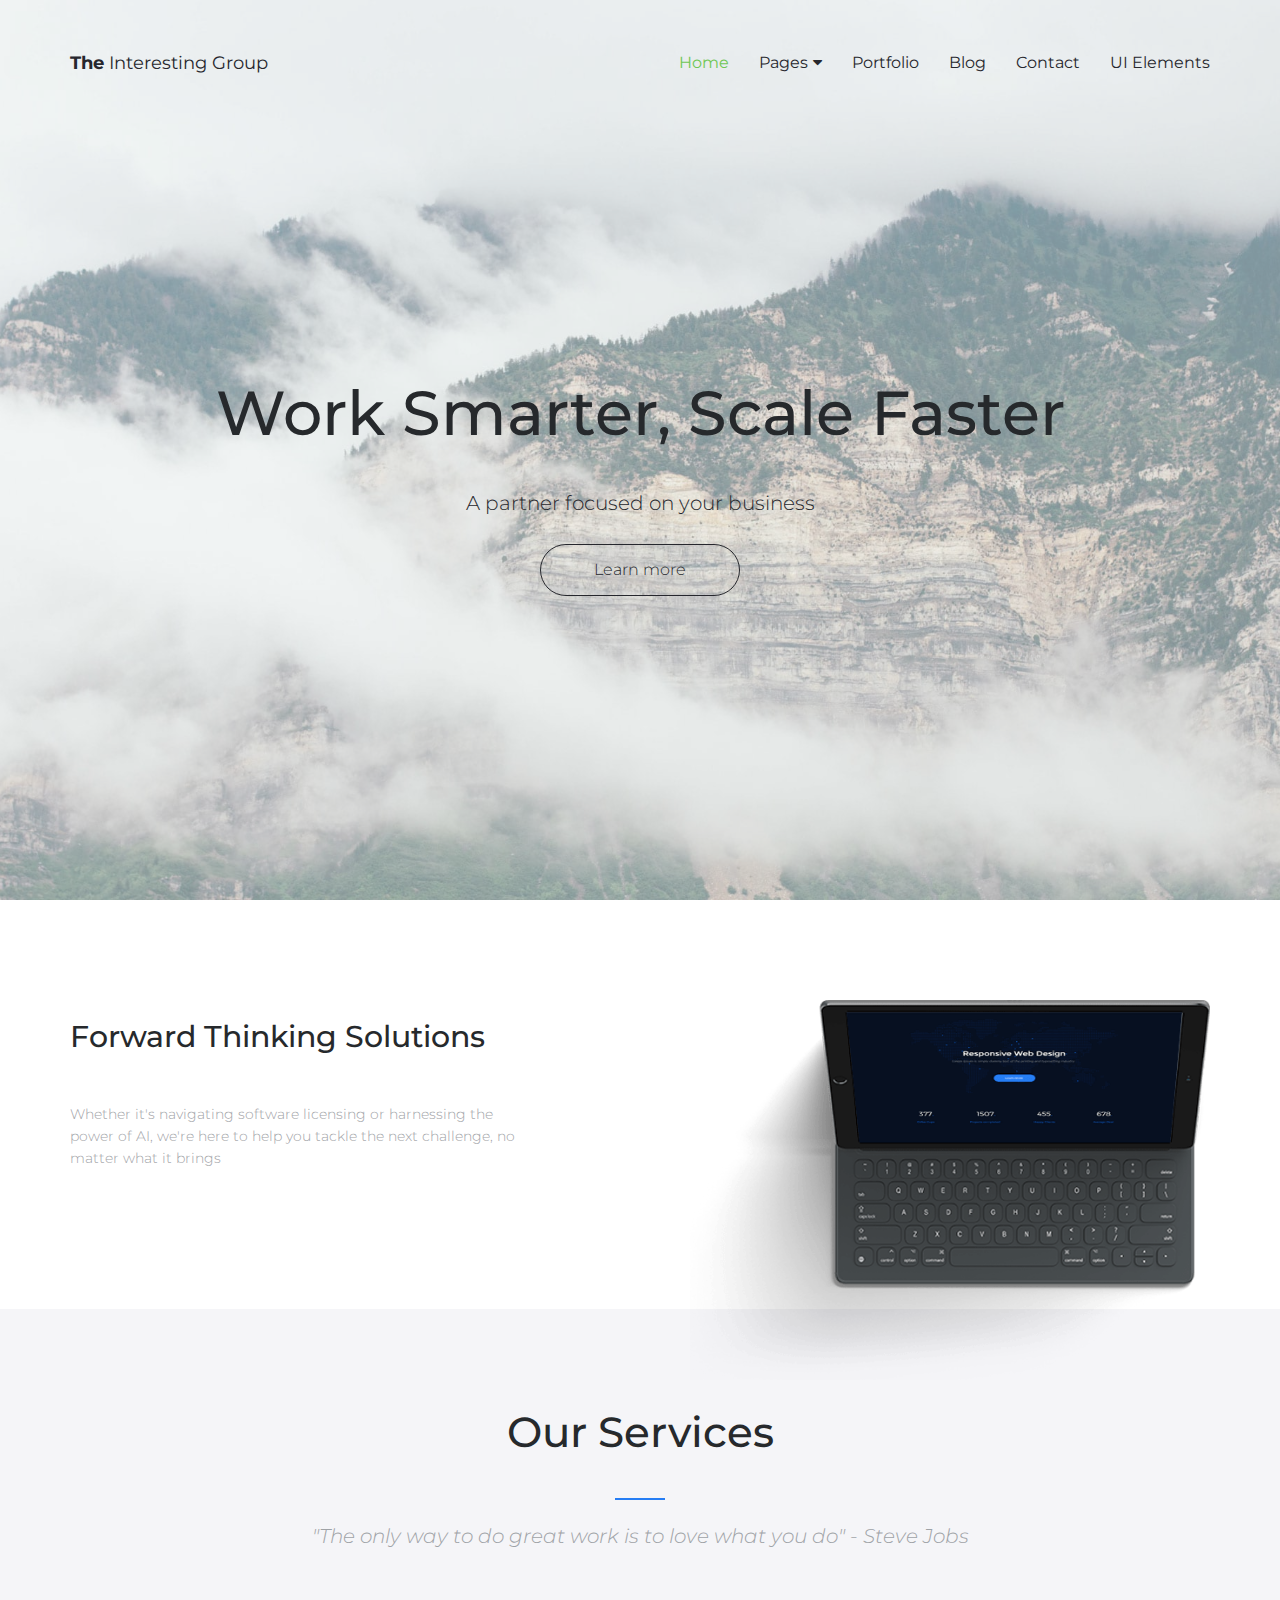
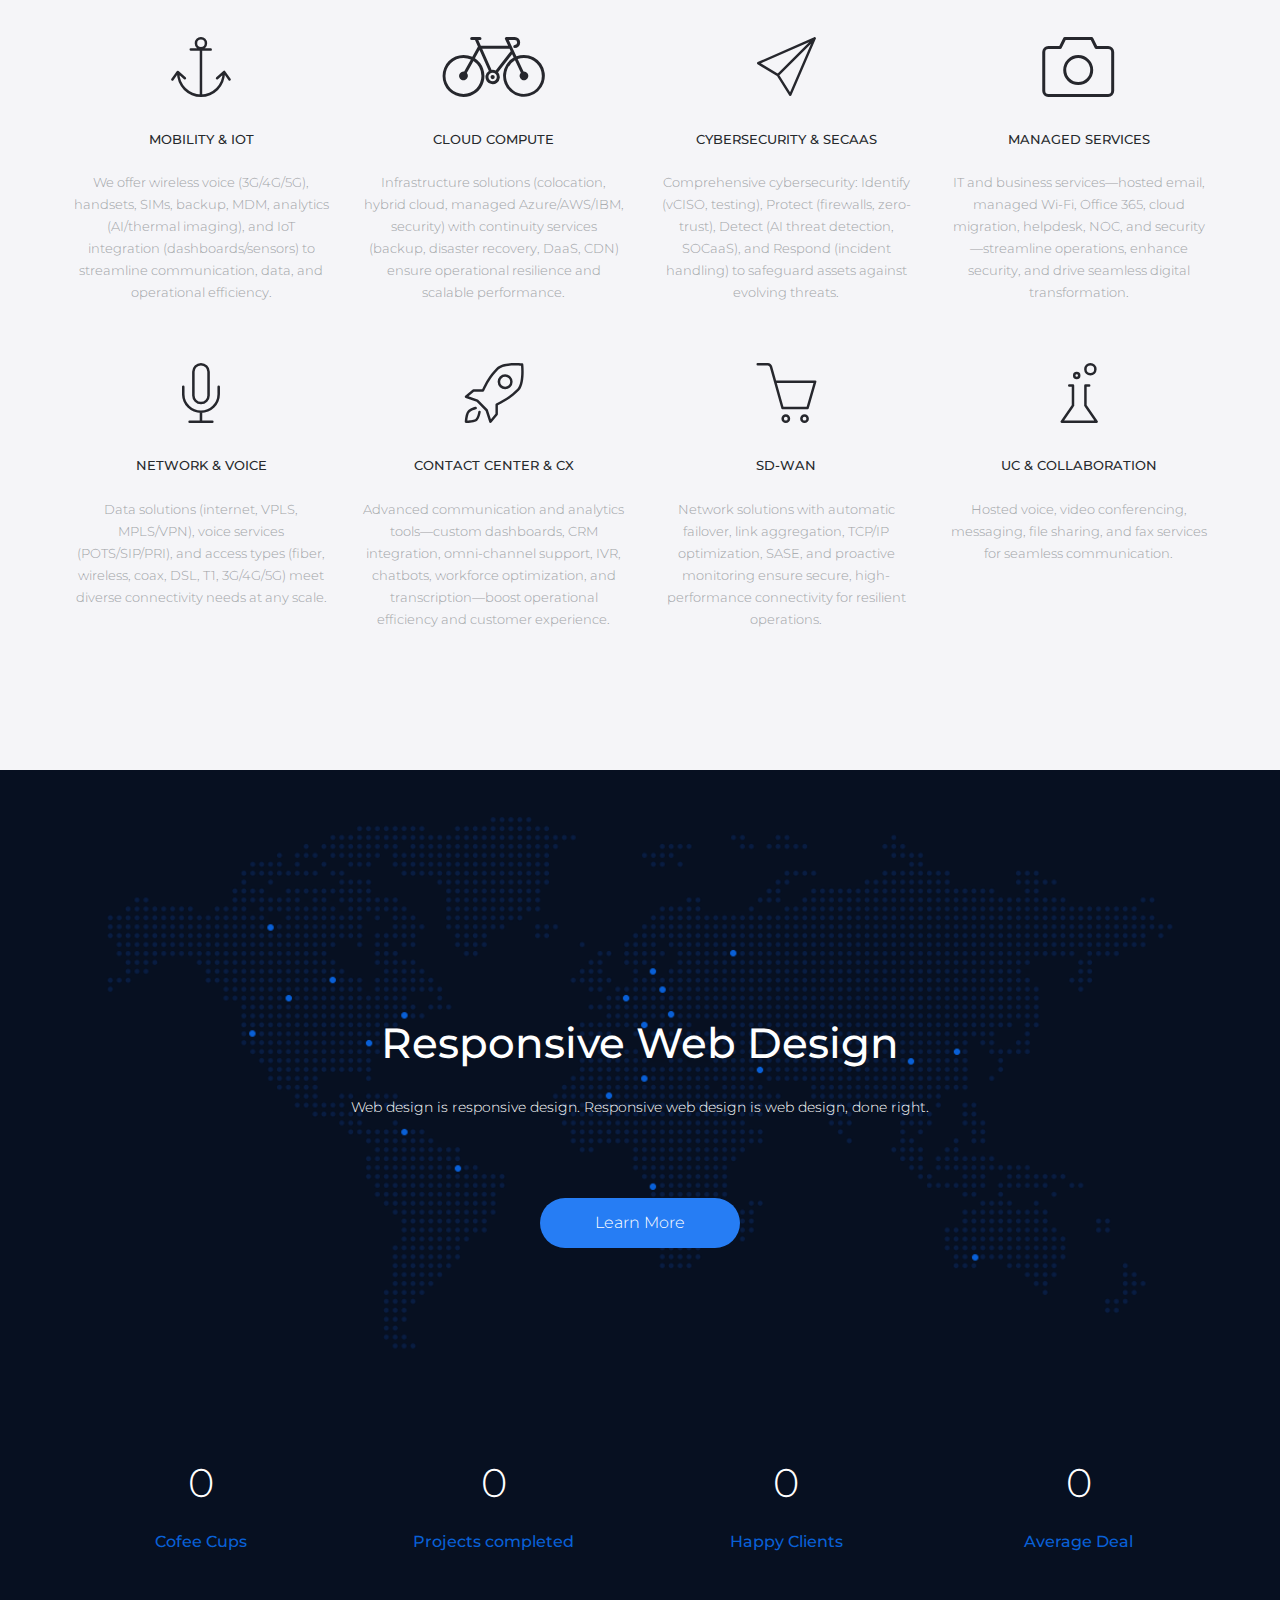
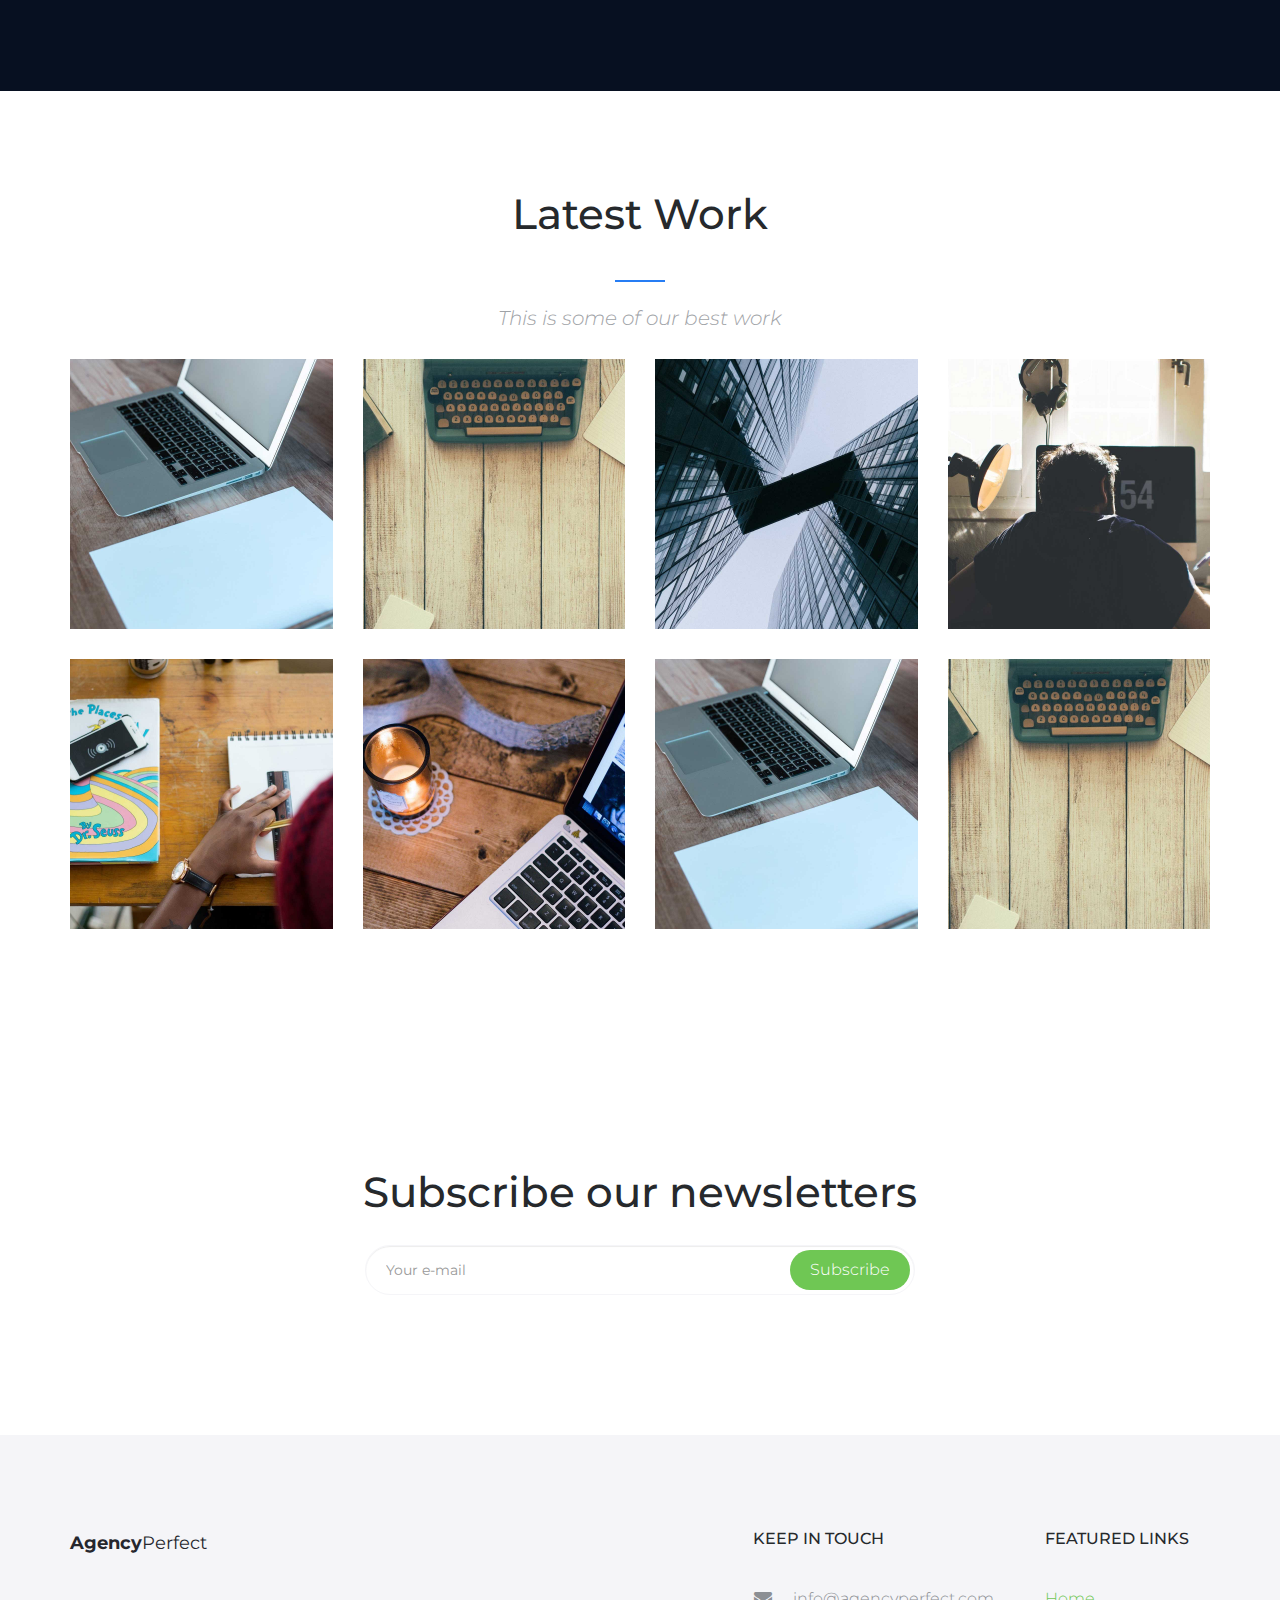
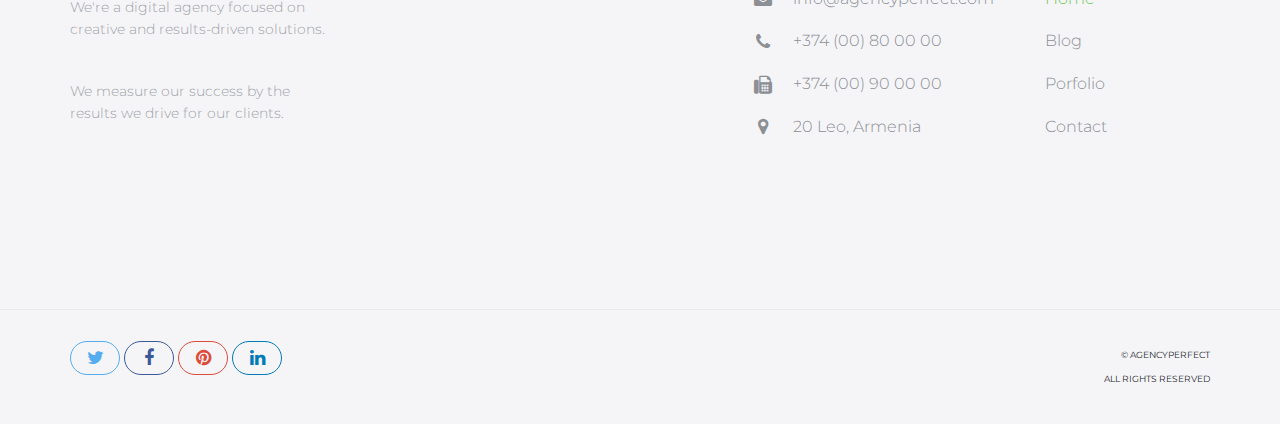
==== commit 4d9b2859: "Update index.html" ====
--- a/index.html
+++ b/index.html
@@ -116,35 +116,35 @@
                         <div class="service">
                             <img src="assets/img/anchor.svg" alt="">
                             <h3 class="service-title">Mobility & IOT</h3>
-                            <p class="service-info"> We provide solutions including wireless voice services (3G/4G/5G), handsets, SIM cards, wireless backup, mobile device management, advanced analytics (AI, thermal imaging, PPE/occupancy detection, environmental monitoring), and IoT integration (dashboards, sensors, app connectivity) to streamline communication, data, and operational efficiency.</p>
+                            <p class="service-info">We offer wireless voice (3G/4G/5G), handsets, SIMs, backup, MDM, analytics (AI/thermal imaging), and IoT integration (dashboards/sensors) to streamline communication, data, and operational efficiency.</p>
                         </div><!-- /.service -->
                     </div>
                     <div class="col-md-3 col-xs-6">
                         <div class="service">
                             <img src="assets/img/bycicle.svg" alt="">
                             <h3 class="service-title">Cloud Compute</h3>
-                            <p class="service-info">Comprehensive infrastructure solutions including colocation, virtual data centers, public/private/hybrid cloud deployment, managed cloud services (Azure, AWS, IBM), direct connectivity, cloud security, and storage encryption, paired with continuity services such as cloud backup, disaster recovery, virtual desktops (DaaS), and content delivery networks (CDN) to ensure operational resilience and scalable performance. </p>
+                            <p class="service-info">Infrastructure solutions (colocation, hybrid cloud, managed Azure/AWS/IBM, security) with continuity services (backup, disaster recovery, DaaS, CDN) ensure operational resilience and scalable performance.</p>
                         </div><!-- /.service -->
                     </div>
                     <div class="col-md-3 col-xs-6">
                         <div class="service">
                             <img src="assets/img/paper-plane.svg" alt="">
                             <h3 class="service-title">Cybersecurity & SECaaS</h3>
-                            <p class="service-info">End-to-end cybersecurity solutions, including Identify services (virtual CISO, cyber consulting, vulnerability assessments, penetration testing, compliance support, phishing simulations, and awareness training), Protect measures (managed firewalls, web/email/endpoint protection, cloud security, zero-trust frameworks, VPNs, patch management, SIEM, SASE, and DDoS mitigation), Detect systems (log management, AI-driven threat detection, intrusion prevention, and SOC-as-a-Service), and Respond capabilities (incident response, containment/eradication) to safeguard your digital assets and ensure resilience against evolving threats.</p>
+                            <p class="service-info">Comprehensive cybersecurity: Identify (vCISO, testing), Protect (firewalls, zero-trust), Detect (AI threat detection, SOCaaS), and Respond (incident handling) to safeguard assets against evolving threats.</p>
                         </div><!-- /.service -->
                     </div>
                     <div class="col-md-3 col-xs-6">
                         <div class="service">
                             <img src="assets/img/photo.svg" alt="">
                             <h3 class="service-title">Managed Services</h3>
-                            <p class="service-info">Suite of IT and business services, including hosted email, managed Wi-Fi, Office 365 licensing and management, security chain of custody, information lifecycle management, cloud migration, expense management, IT helpdesk support, accounts receivable management, network monitoring, trouble ticketing, cloud readiness assessments, project management, and network operations center (NOC) solutions to streamline operations, enhance security, and ensure seamless digital transformation.</p>
+                            <p class="service-info">IT and business services—hosted email, managed Wi-Fi, Office 365, cloud migration, helpdesk, NOC, and security—streamline operations, enhance security, and drive seamless digital transformation.</p>
                         </div><!-- /.service -->
                     </div>
                     <div class="col-md-3 col-xs-6">
                         <div class="service">
                             <img src="assets/img/microphone.svg" alt="">
                             <h3 class="service-title">Network & Voice</h3>
-                            <p class="service-info">Data solutions (internet access, point-to-point connections, VPLS, international data services, ISP aggregation, MPLS/VPN), voice services (POTS, SIP trunking, PRI), and multiple access types (fiber, fixed wireless, coax, DSL, T1, 3G/4G/5G) to support diverse connectivity needs across all scales. </p>
+                            <p class="service-info">Data solutions (internet, VPLS, MPLS/VPN), voice services (POTS/SIP/PRI), and access types (fiber, wireless, coax, DSL, T1, 3G/4G/5G) meet diverse connectivity needs at any scale.</p>
                         </div><!-- /.service -->
                     </div>
                     <div class="col-md-3 col-xs-6">
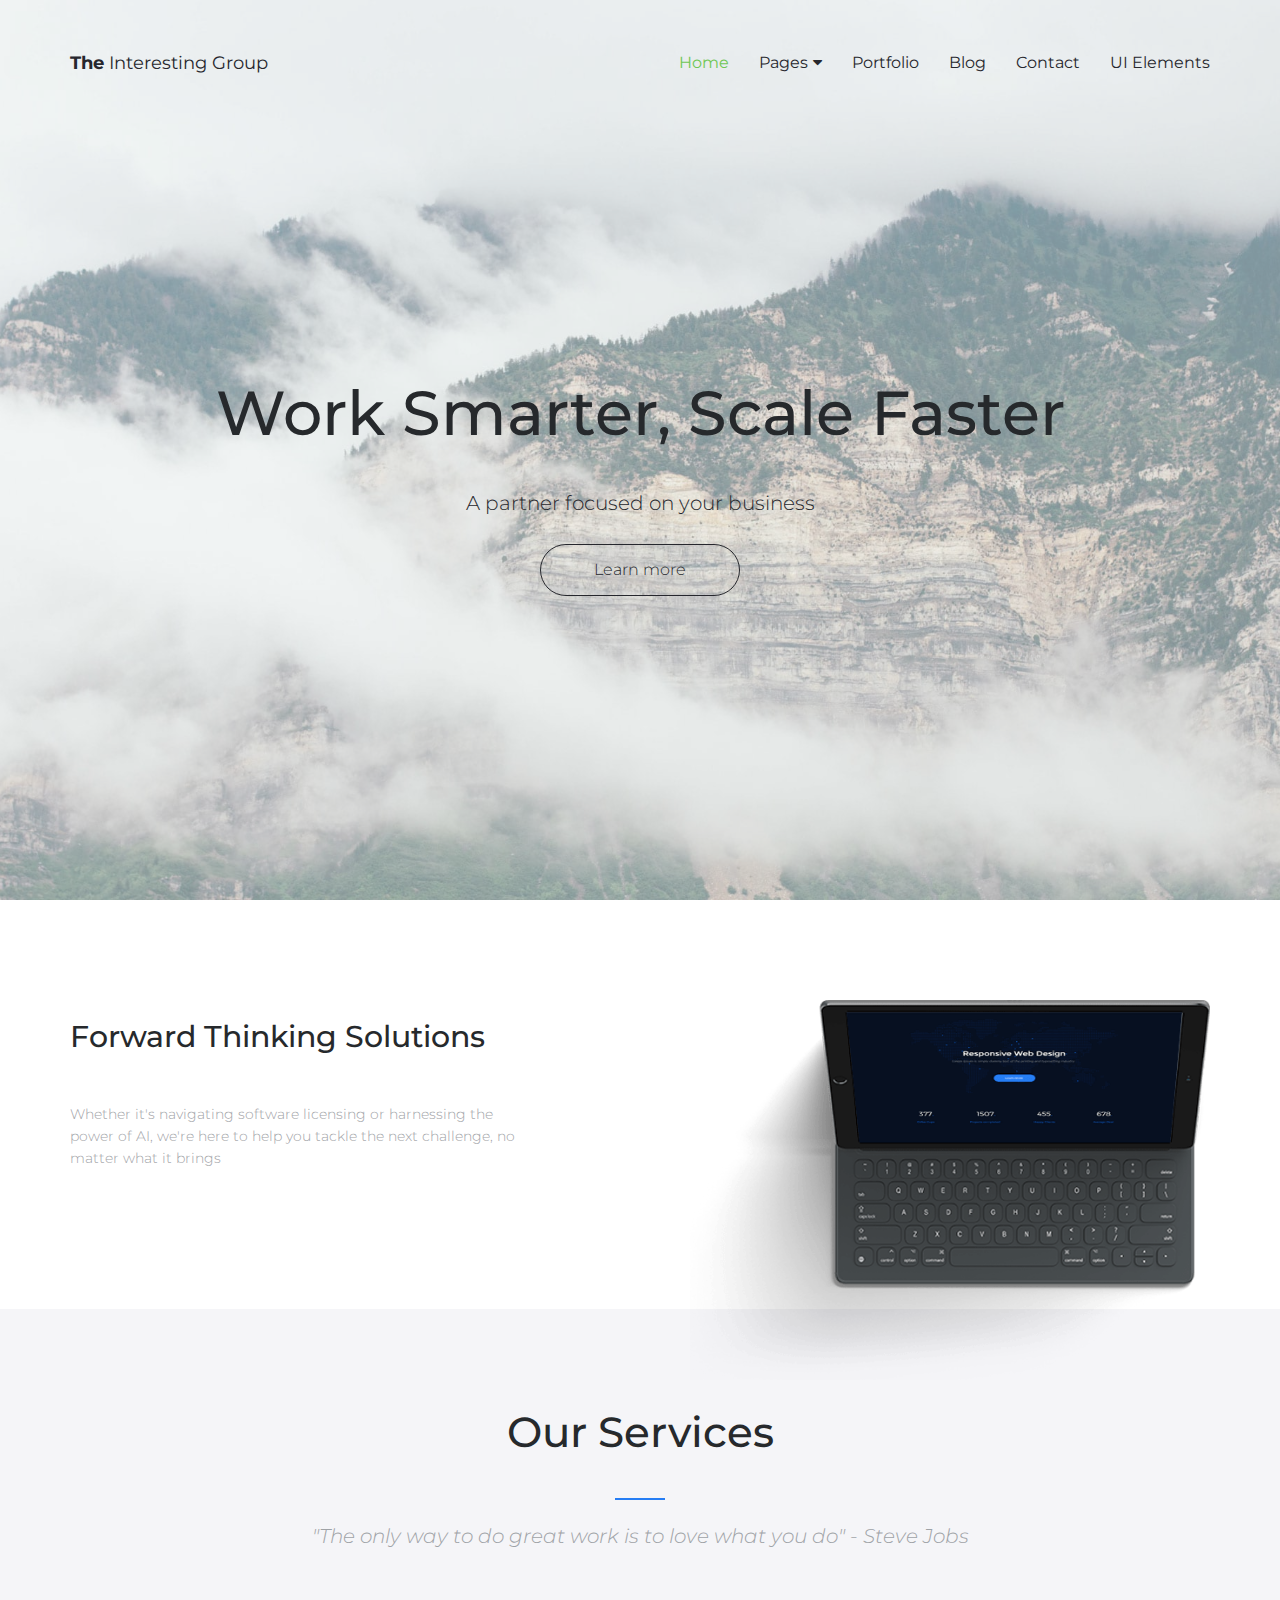
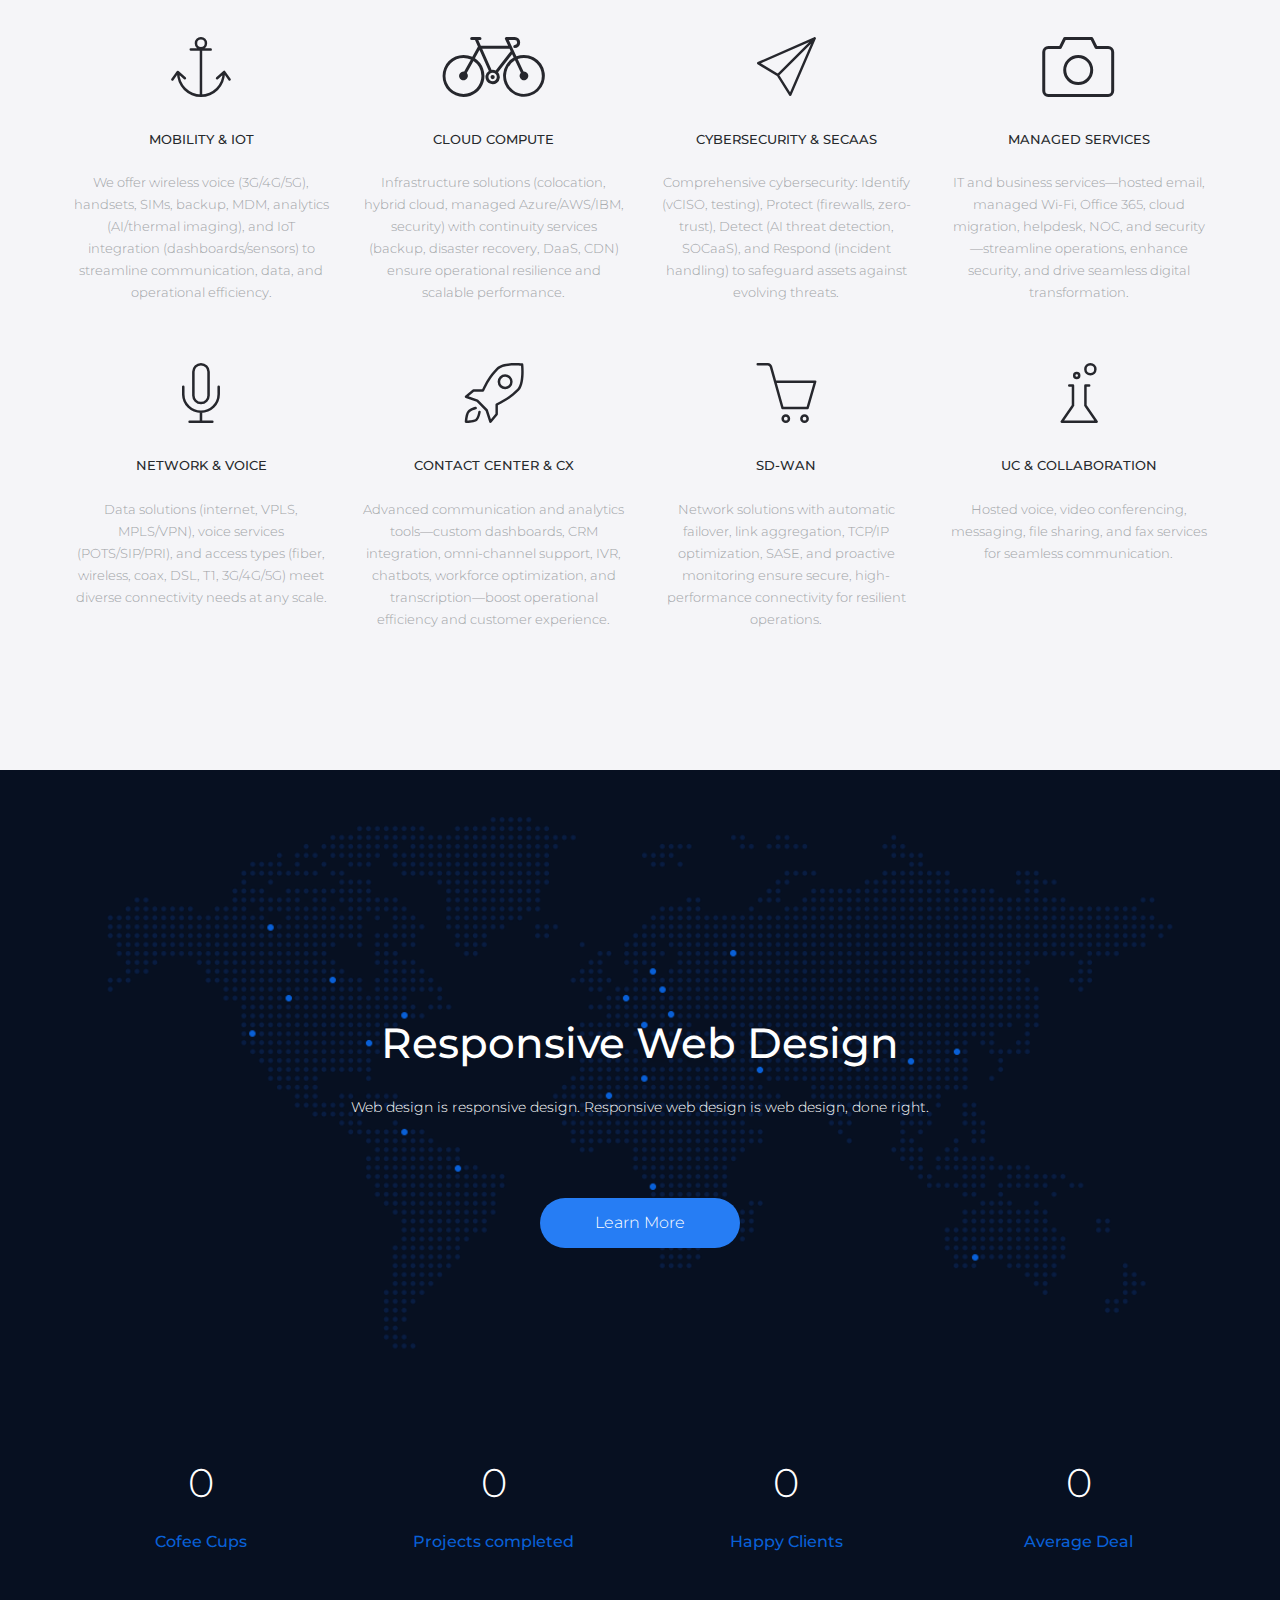
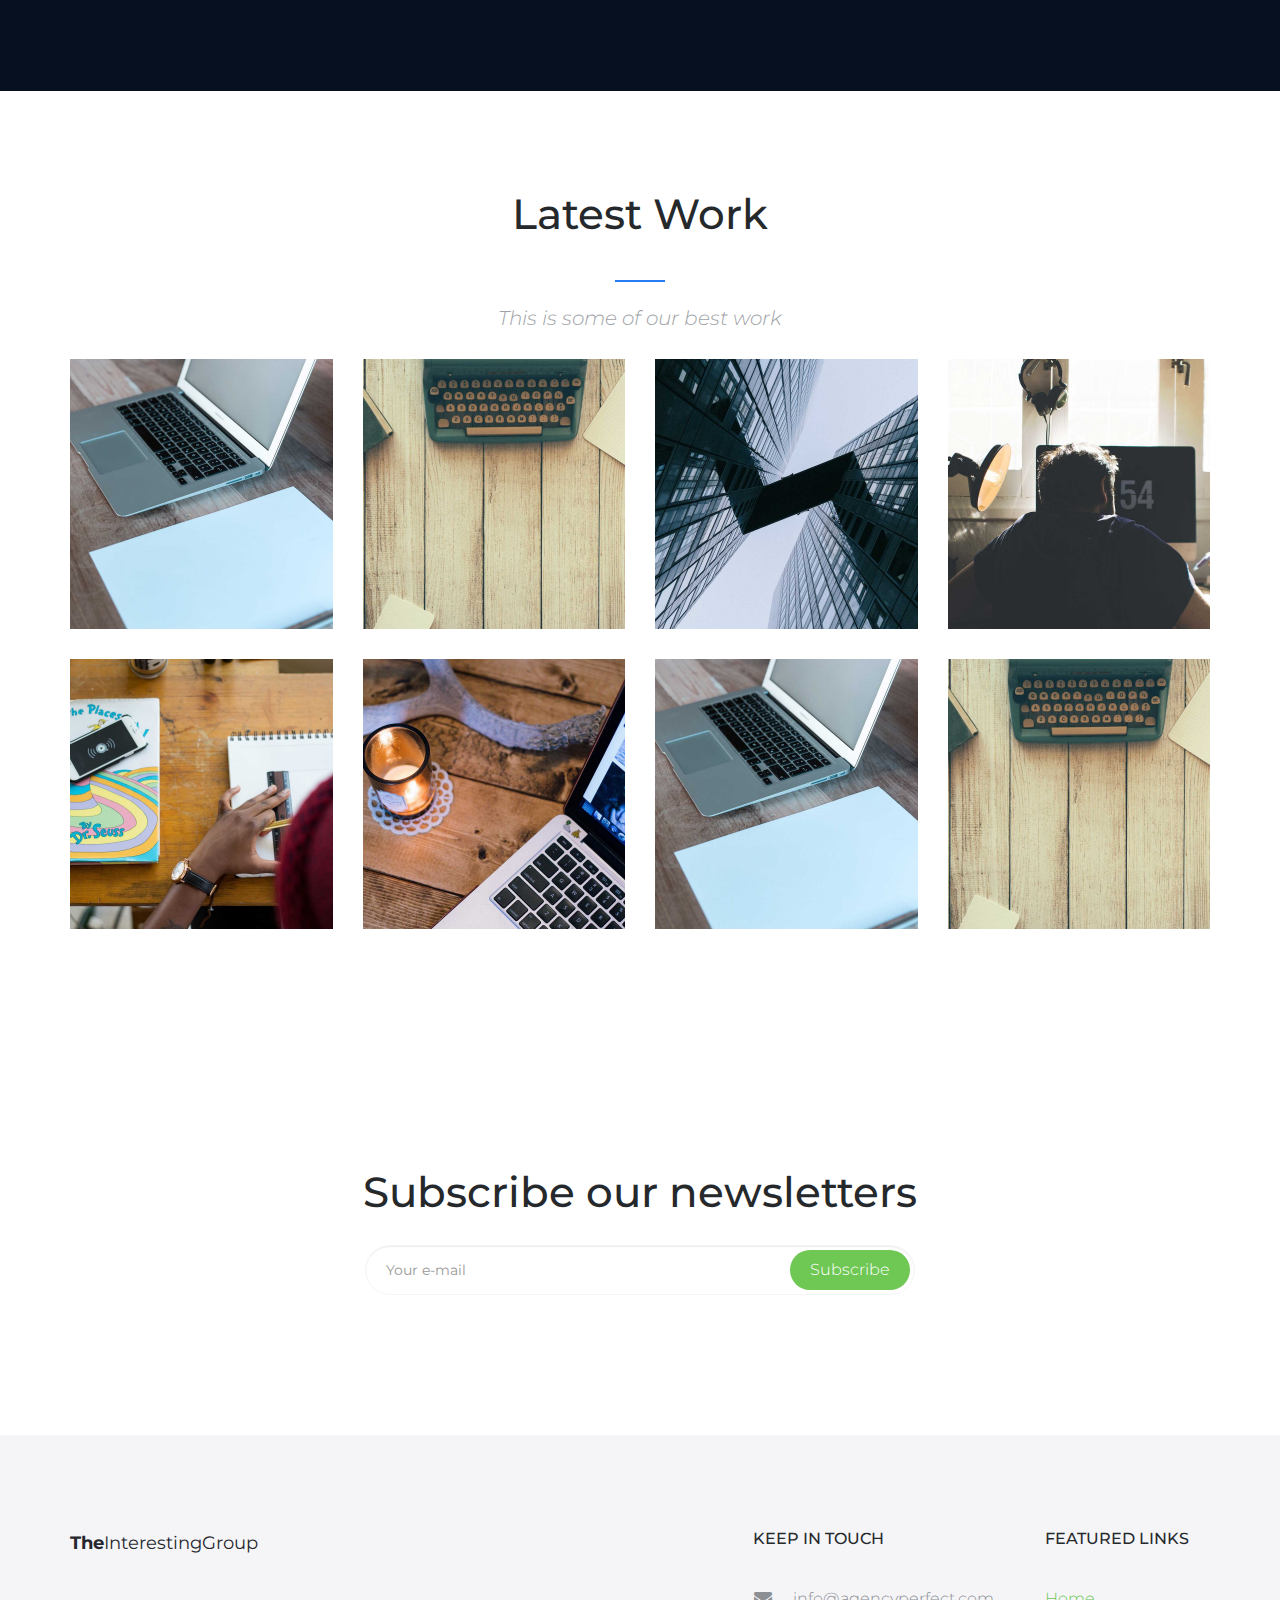
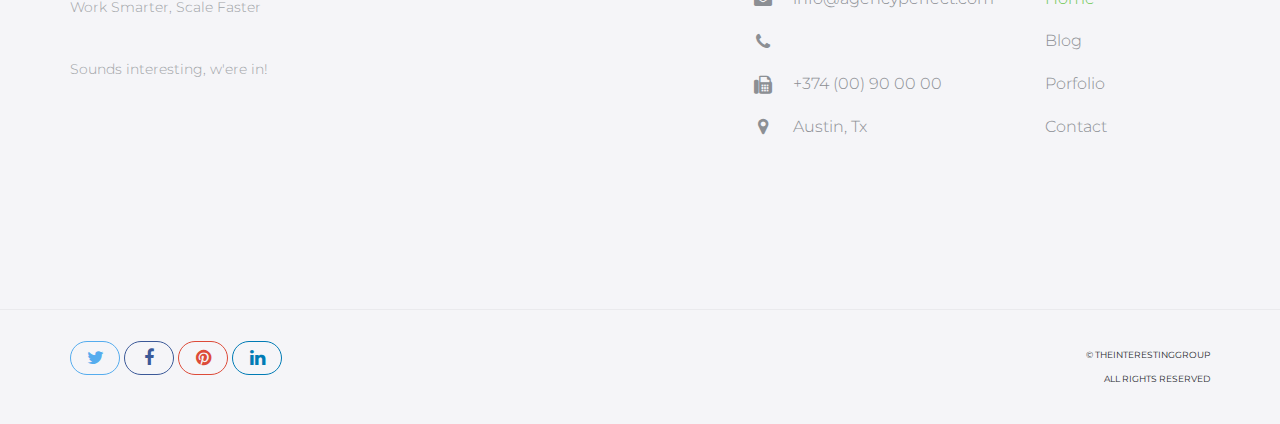
==== commit b836174d: "Update index.html" ====
--- a/index.html
+++ b/index.html
@@ -291,17 +291,17 @@
         <div class="container">
             <div class="row">
                 <div class="col-md-3 col-sm-4 col-xs-6">
-                    <a class="site-title"><span>Agency</span>Perfect</a>
-                    <p>We're a digital agency focused on creative and results-driven solutions.</p>
-                    <p>We measure our success by the results we drive for our clients.</p>
+                    <a class="site-title"><span>The</span>InterestingGroup</a>
+                    <p>Work Smarter, Scale Faster</p>
+                    <p>Sounds interesting, w'ere in!</p>
                 </div>
                 <div class="col-lg-offset-4 col-md-3 col-sm-4 col-md-offset-2 col-sm-offset-0 col-xs-6 ">
                     <h3>Keep in touch</h3>
                     <ul class="list-unstyled contact-links">
                         <li><i class="fa fa-envelope" aria-hidden="true"></i><a href="mailto:info@agencyperfect.com">info@agencyperfect.com</a></li>
-                        <li><i class="fa fa-phone" aria-hidden="true"></i><a href="tel:+37400800000">+374 (00) 80 00 00 </a></li>
+                        <li><i class="fa fa-phone" aria-hidden="true"></i><a href="tel:+37400800000"></a></li>
                         <li><i class="fa fa-fax" aria-hidden="true"></i><a href="+37400900000">+374 (00) 90 00 00</a></li>
-                        <li><i class="fa fa-map-marker" aria-hidden="true"></i><p>20 Leo, Armenia</p></li>
+                        <li><i class="fa fa-map-marker" aria-hidden="true"></i><p>Austin, Tx</p></li>
                     </ul>
                 </div>
                 <div class="clearfix visible-xs"></div>
@@ -329,7 +329,7 @@
                     </div>
                     <div class="col-xs-4">
                         <div class="text-right">
-                            <p>&copy; AgencyPerfect</p>
+                            <p>&copy; TheInterestingGroup</p>
                             <p>All Rights Reserved</p>
                         </div>
                     </div>
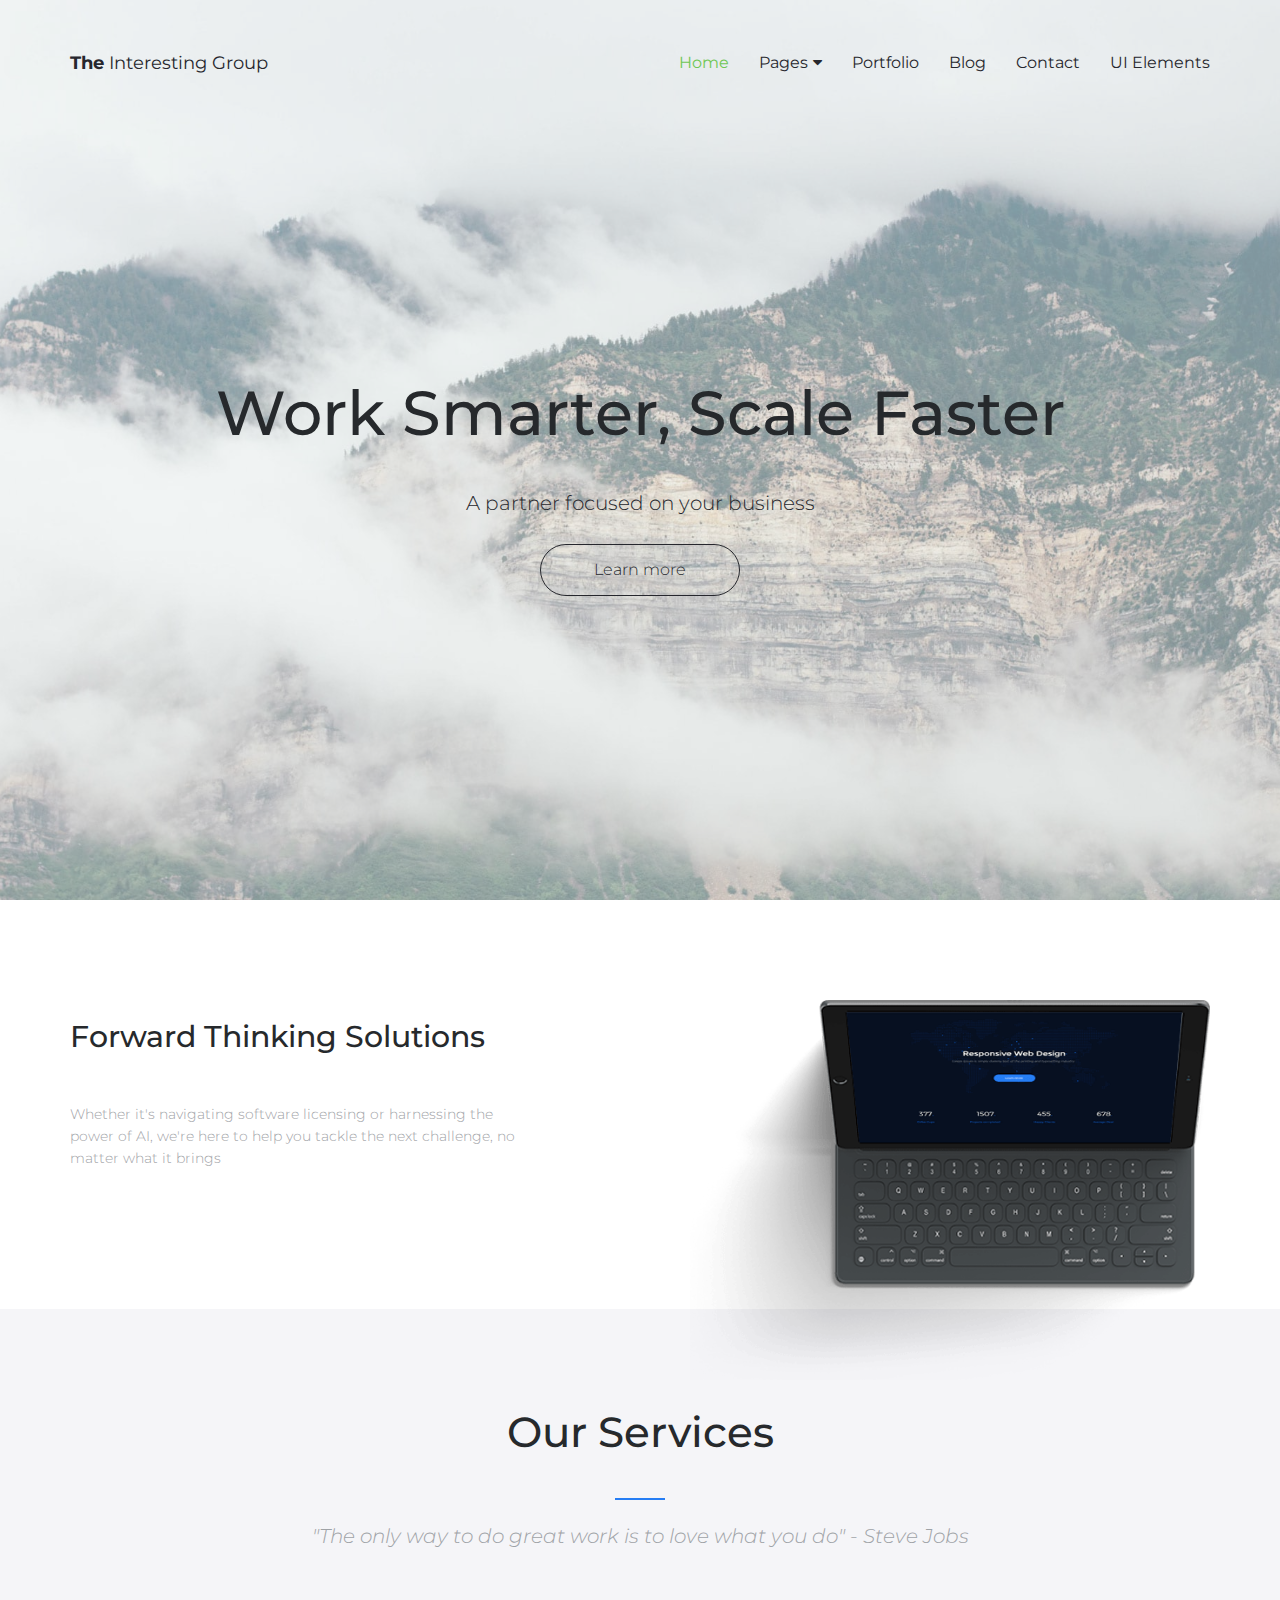
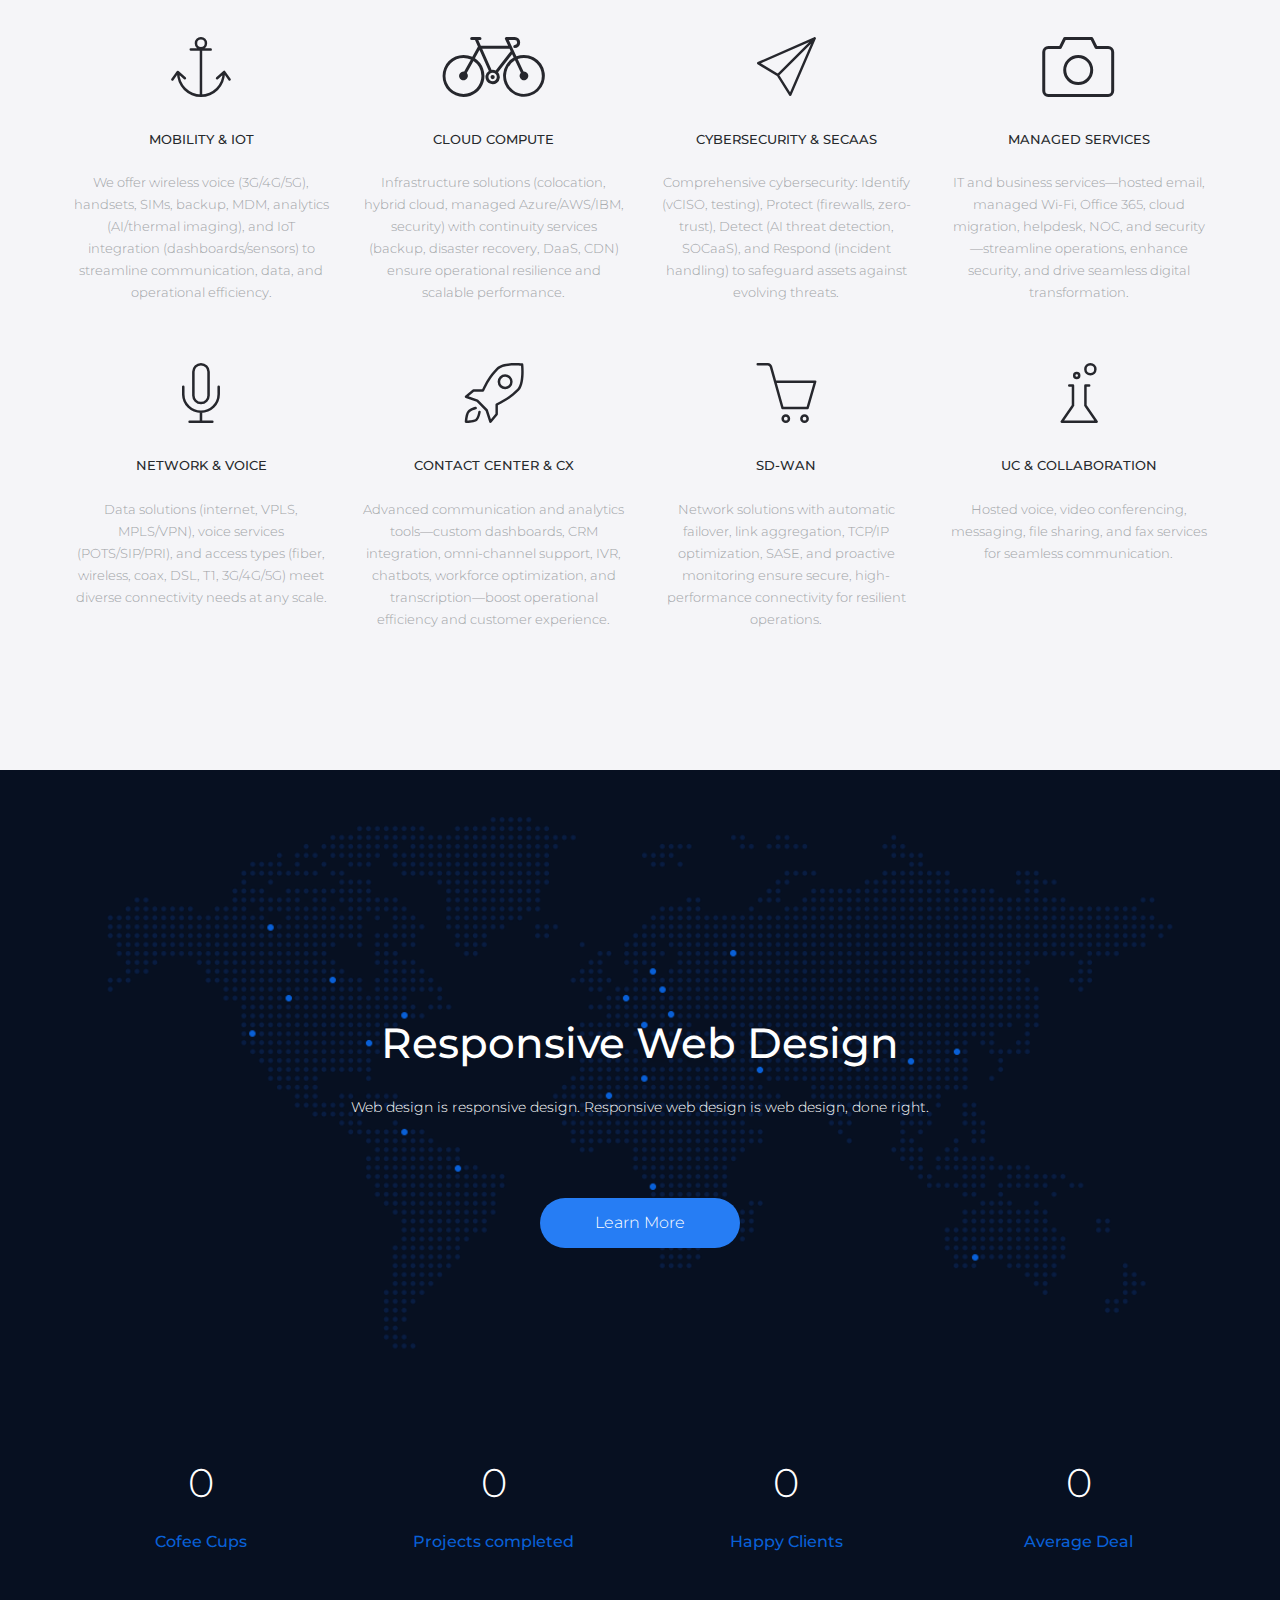
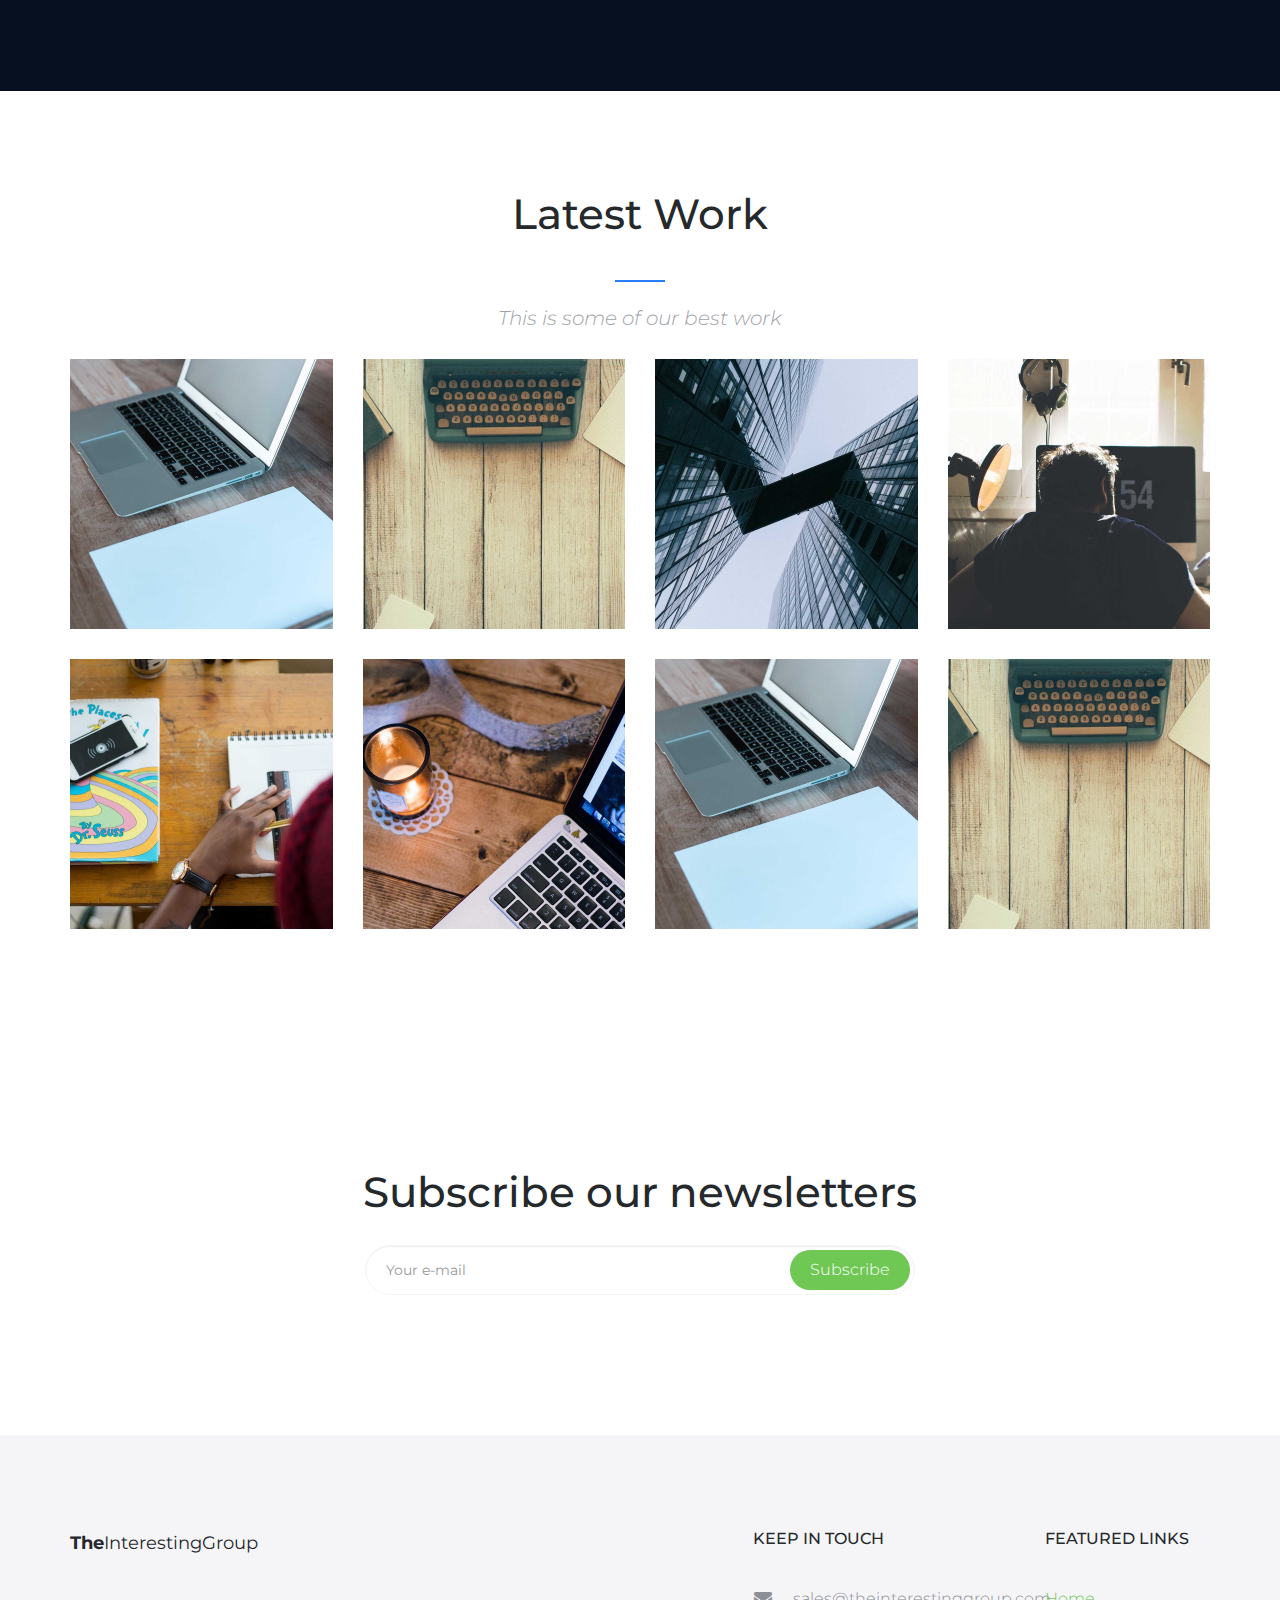
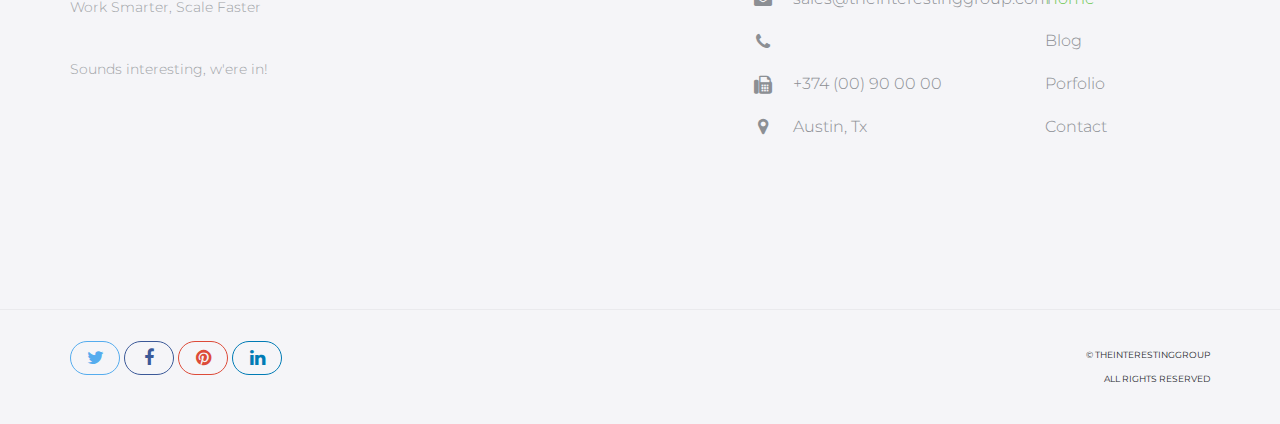
==== commit 11b08cf8: "Update index.html" ====
--- a/index.html
+++ b/index.html
@@ -298,7 +298,8 @@
                 <div class="col-lg-offset-4 col-md-3 col-sm-4 col-md-offset-2 col-sm-offset-0 col-xs-6 ">
                     <h3>Keep in touch</h3>
                     <ul class="list-unstyled contact-links">
-                        <li><i class="fa fa-envelope" aria-hidden="true"></i><a href="mailto:info@agencyperfect.com">info@agencyperfect.com</a></li>
+                        <li><i class="fa fa-envelope" aria-hidden="true"></i><a href="mailto:info@agencyperfect.com">sales@theinterestinggroup.com
+</a></li>
                         <li><i class="fa fa-phone" aria-hidden="true"></i><a href="tel:+37400800000"></a></li>
                         <li><i class="fa fa-fax" aria-hidden="true"></i><a href="+37400900000">+374 (00) 90 00 00</a></li>
                         <li><i class="fa fa-map-marker" aria-hidden="true"></i><p>Austin, Tx</p></li>
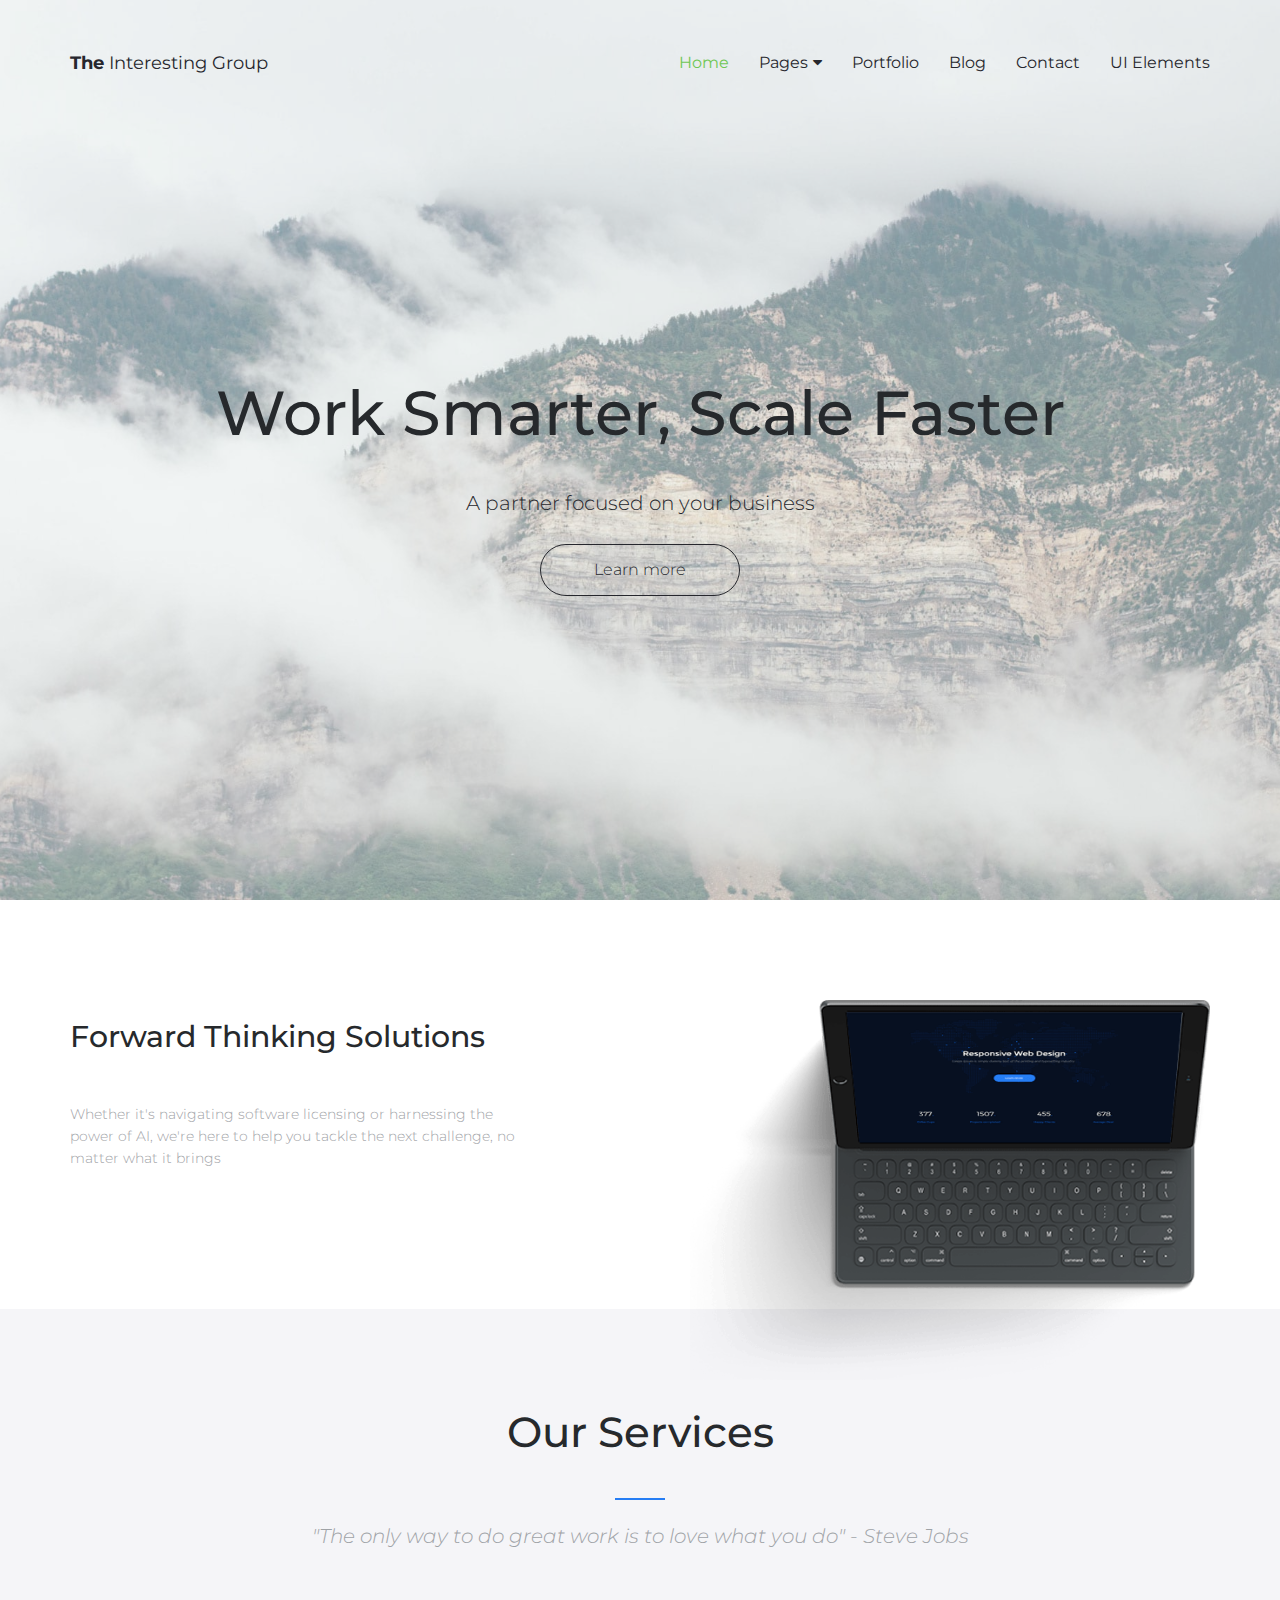
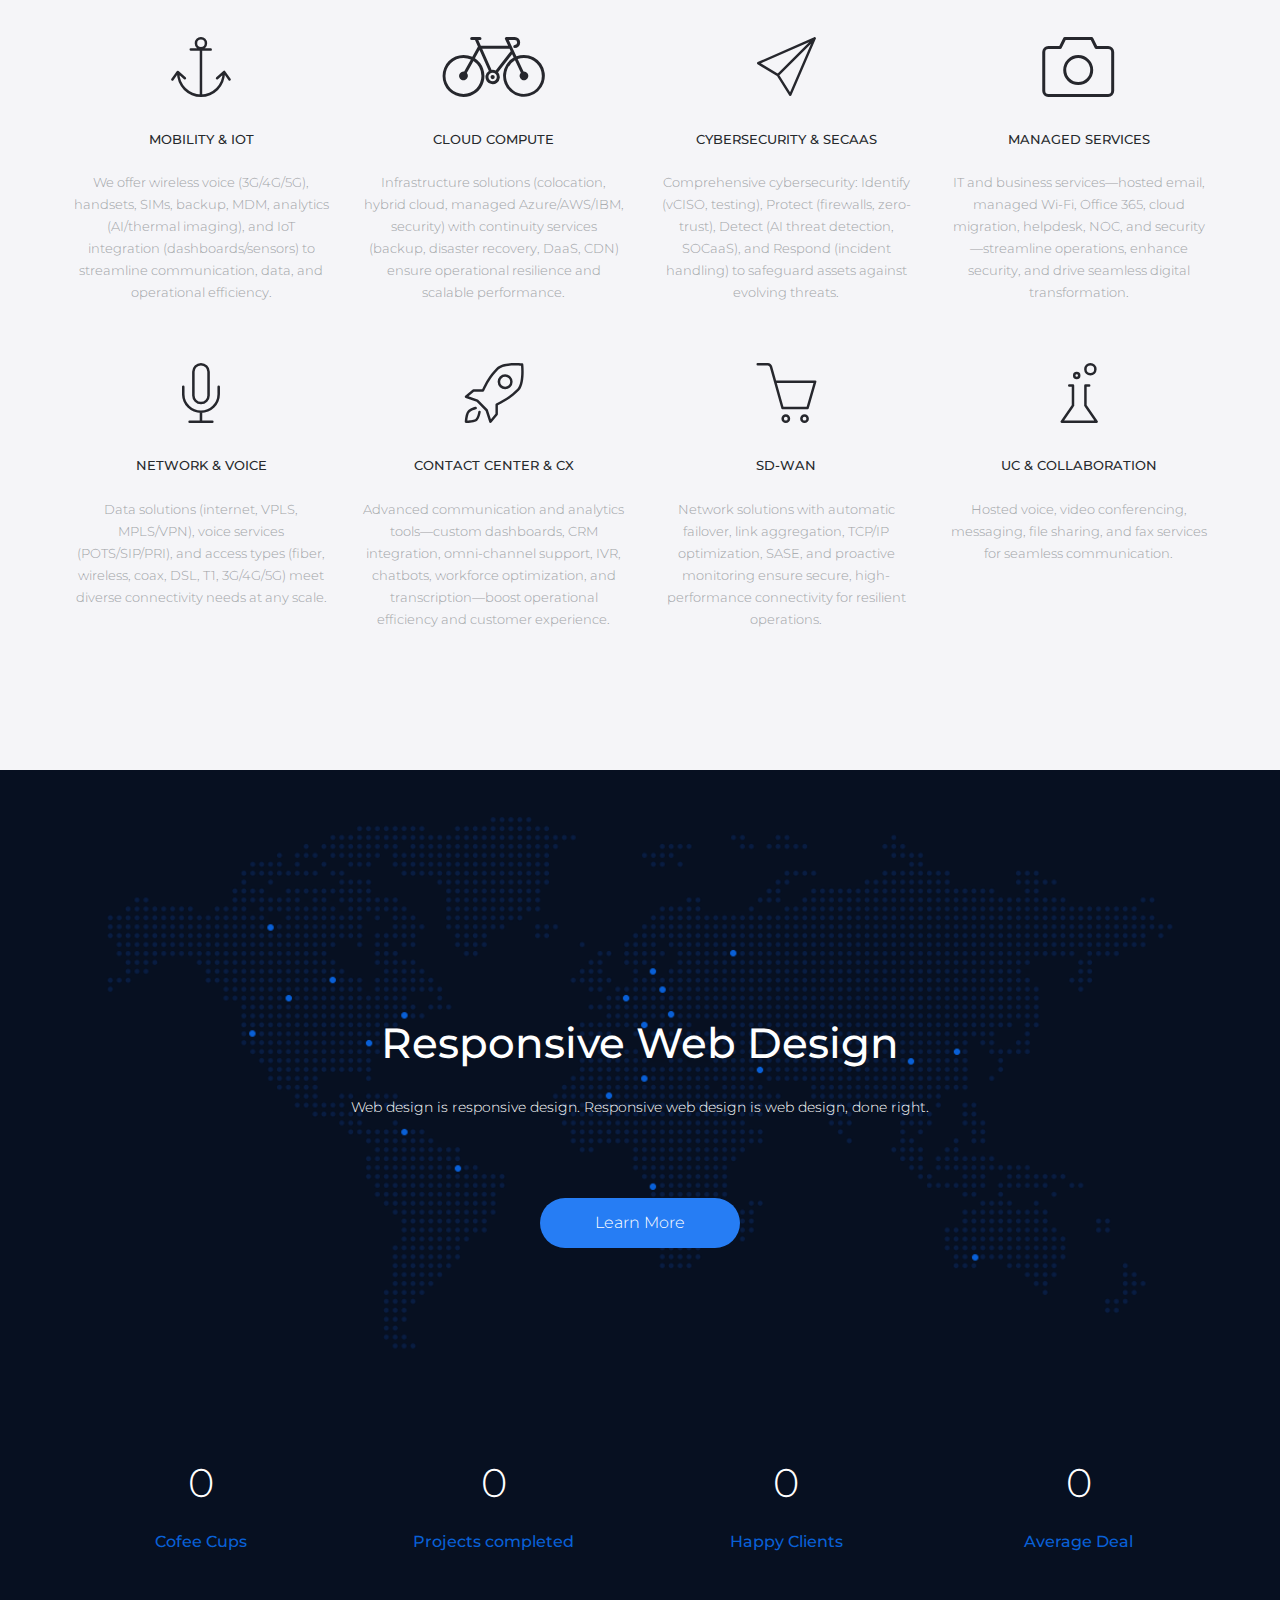
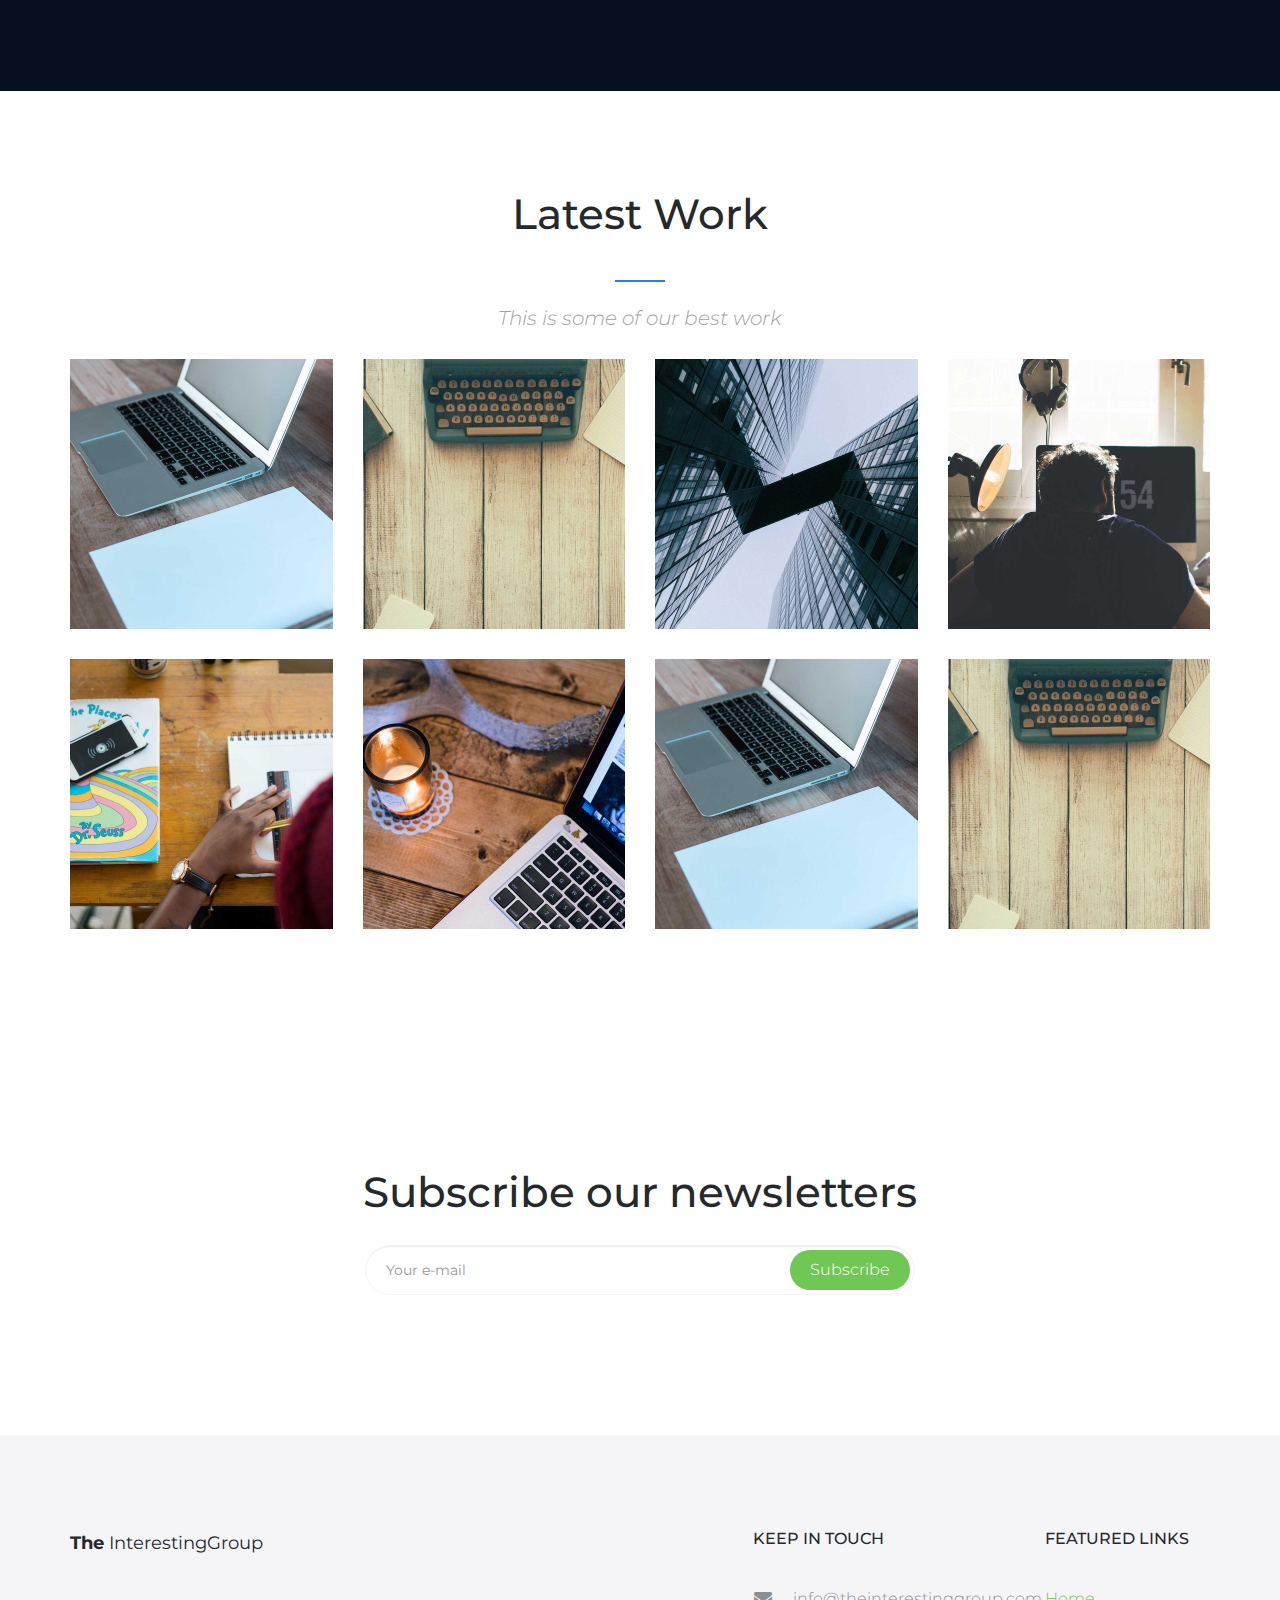
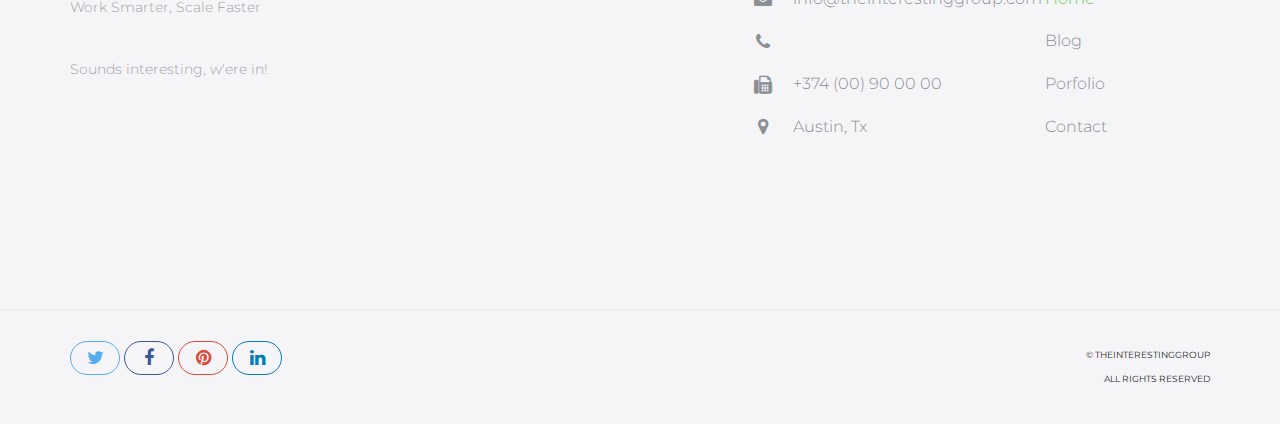
==== commit 6c33bef2: "Update index.html" ====
--- a/index.html
+++ b/index.html
@@ -291,14 +291,14 @@
         <div class="container">
             <div class="row">
                 <div class="col-md-3 col-sm-4 col-xs-6">
-                    <a class="site-title"><span>The</span>InterestingGroup</a>
+                    <a class="site-title"><span>The </span>InterestingGroup</a>
                     <p>Work Smarter, Scale Faster</p>
                     <p>Sounds interesting, w'ere in!</p>
                 </div>
                 <div class="col-lg-offset-4 col-md-3 col-sm-4 col-md-offset-2 col-sm-offset-0 col-xs-6 ">
                     <h3>Keep in touch</h3>
                     <ul class="list-unstyled contact-links">
-                        <li><i class="fa fa-envelope" aria-hidden="true"></i><a href="mailto:info@agencyperfect.com">sales@theinterestinggroup.com
+                        <li><i class="fa fa-envelope" aria-hidden="true"></i><a href="mailto:info@atheinterestinggroup.com">info@theinterestinggroup.com
 </a></li>
                         <li><i class="fa fa-phone" aria-hidden="true"></i><a href="tel:+37400800000"></a></li>
                         <li><i class="fa fa-fax" aria-hidden="true"></i><a href="+37400900000">+374 (00) 90 00 00</a></li>
